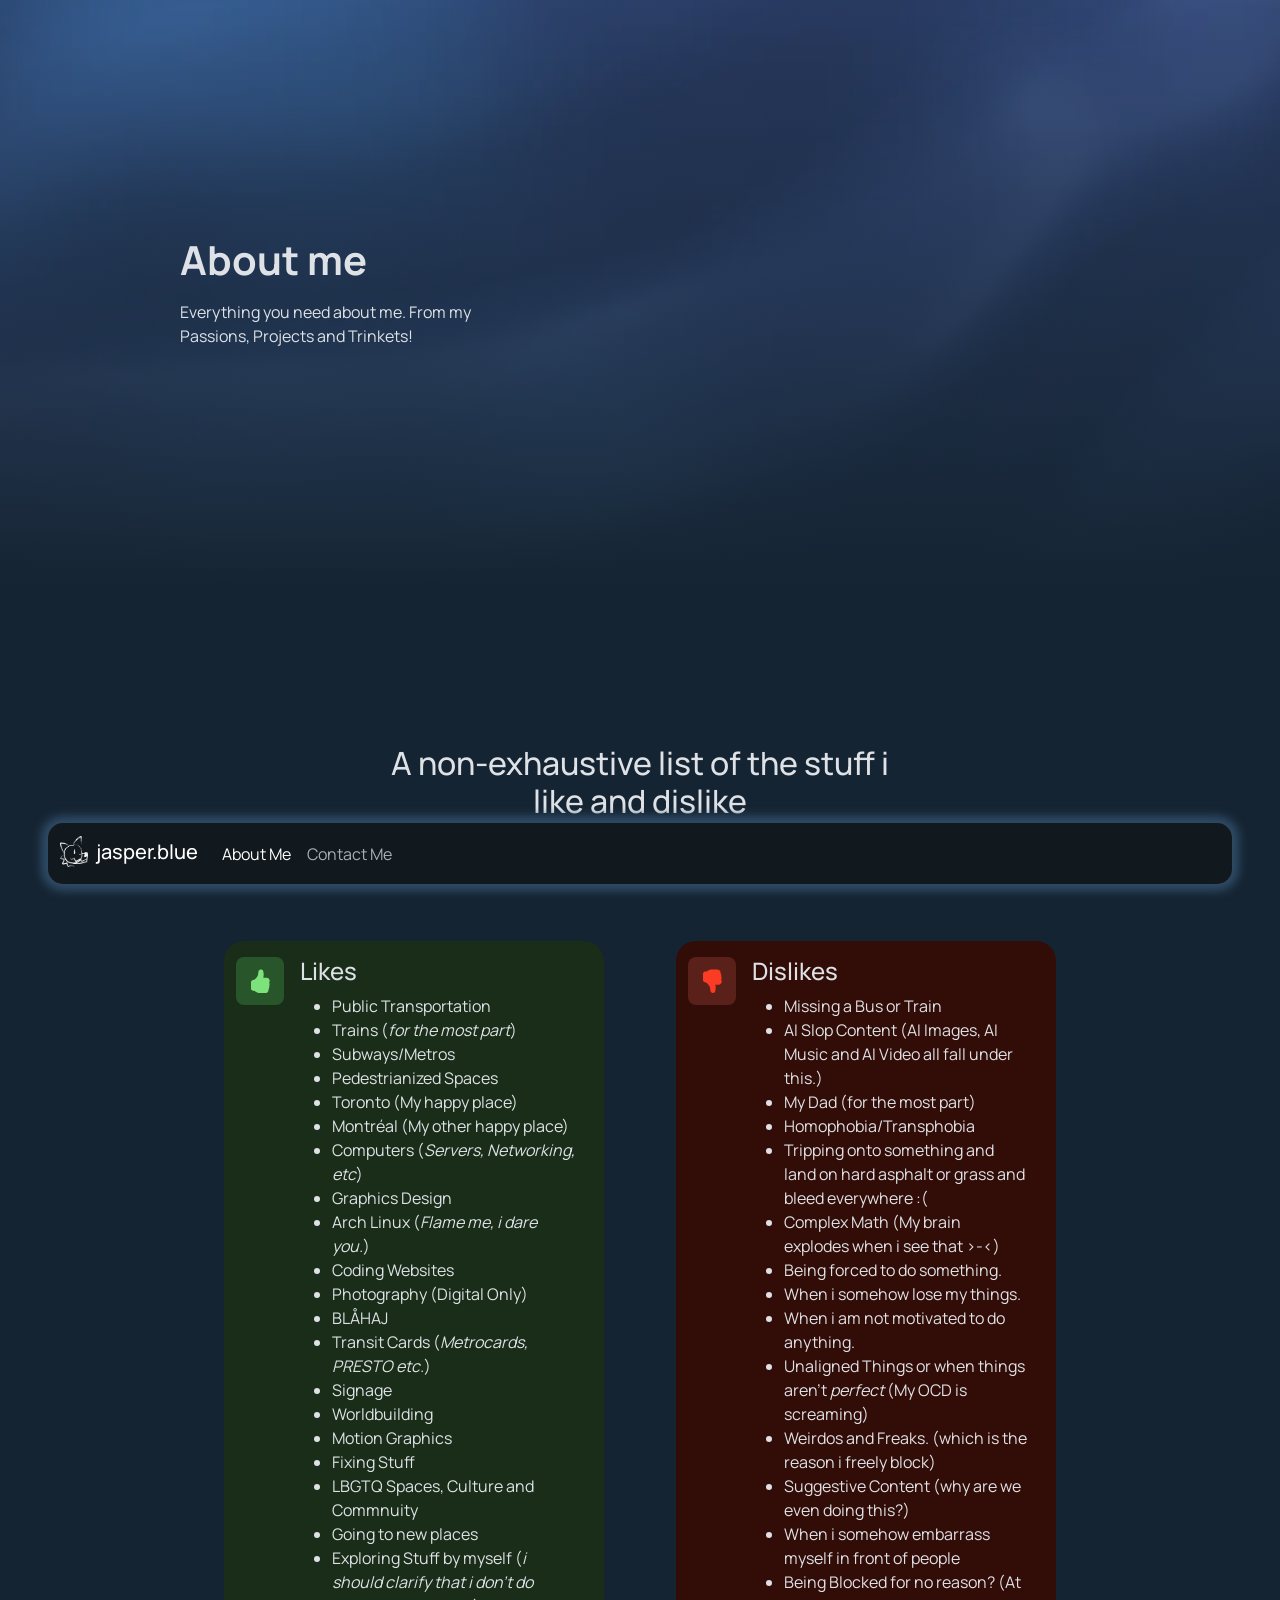
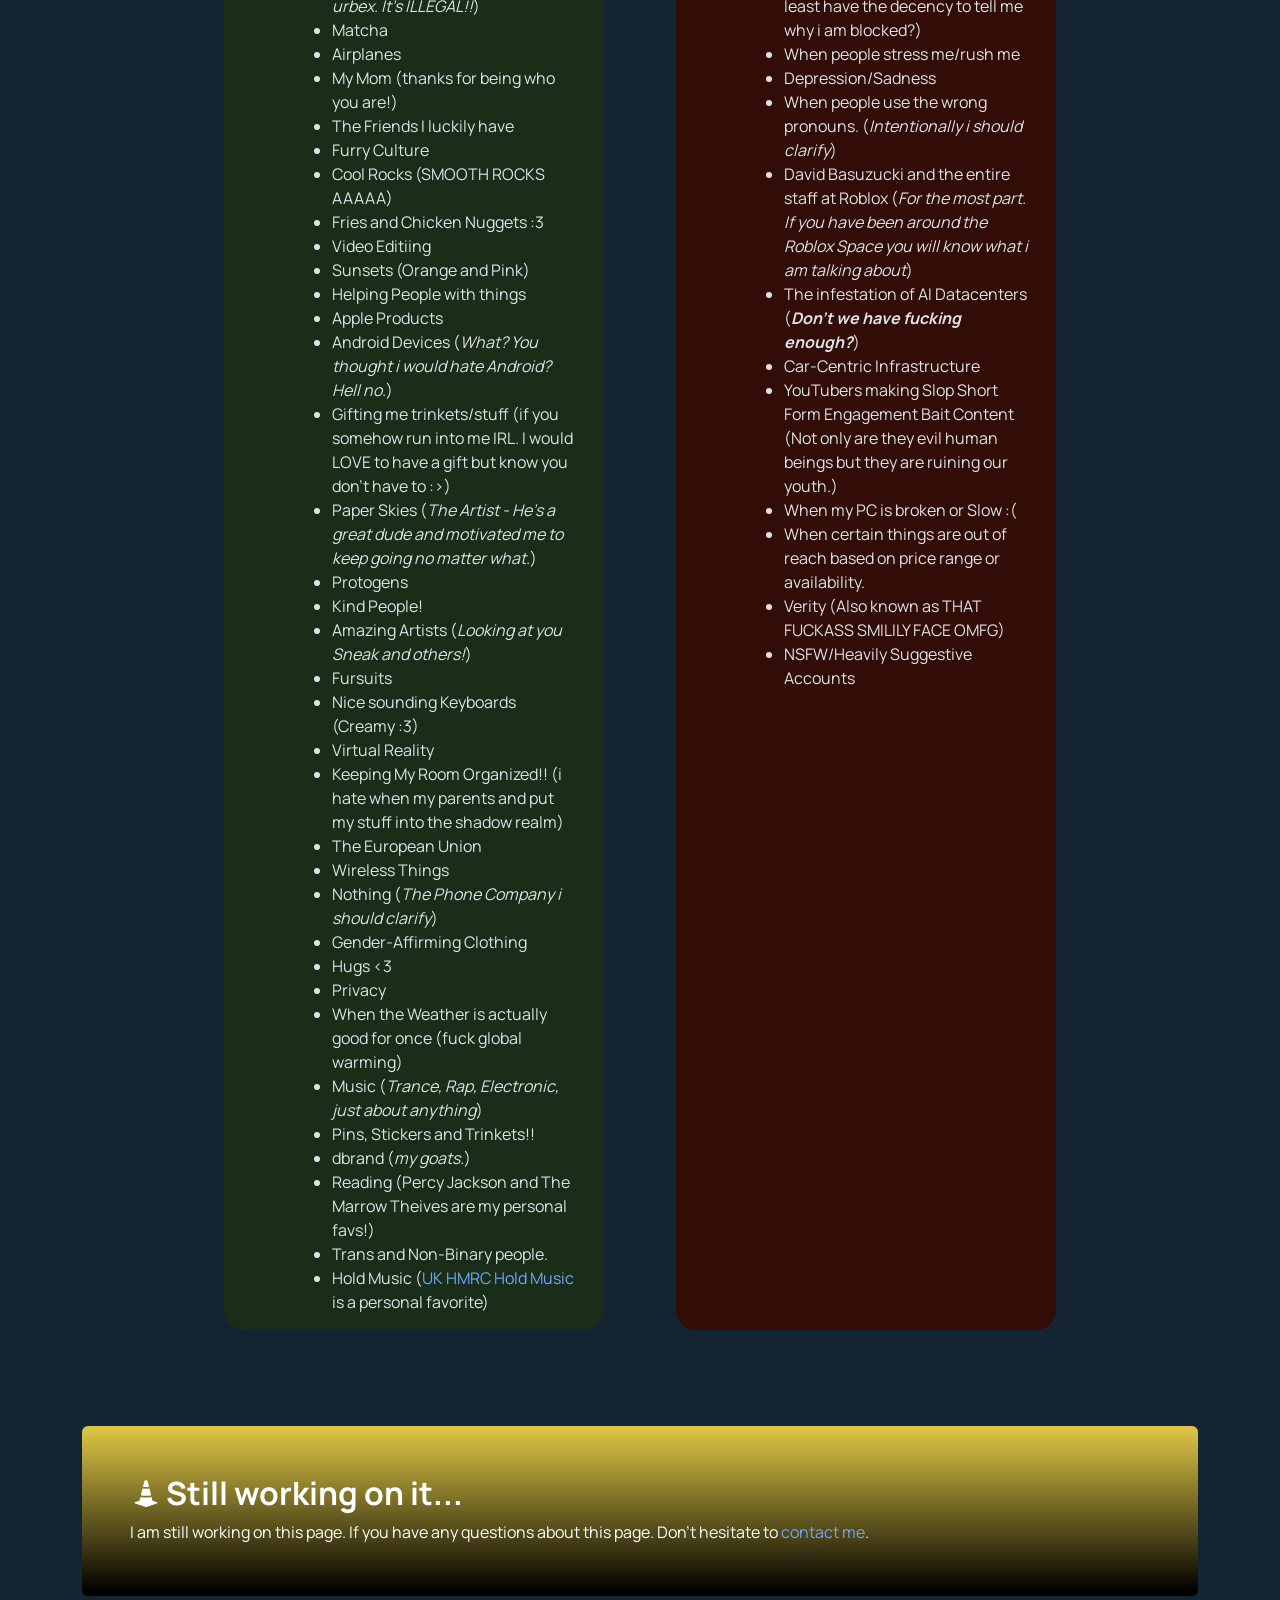
==== about.html @ 3b0edb0e "meow :3" ====
<!DOCTYPE html>
<html data-bs-theme="dark" lang="en">

<head>
    <meta charset="utf-8">
    <meta name="viewport" content="width=device-width, initial-scale=1.0, shrink-to-fit=no">
    <title>jasper.blue | about me</title>
    <meta name="twitter:title" content="jasper.blue | about me">
    <meta name="twitter:image" content="assets/img/Artboard%205.png">
    <meta name="twitter:card" content="summary">
    <meta property="og:type" content="website">
    <meta name="description" content="Hey! My name is Jasper! I am a 16 Year Old Non-Binary Furry. Check out my website to take a look at what i do!">
    <meta property="og:image" content="assets/img/Artboard%205.png">
    <meta name="twitter:description" content="Learn everything to know about me! ">
    <link rel="icon" type="image/svg+xml" sizes="231x231" href="assets/img/Pinco.svg">
    <link rel="icon" type="image/svg+xml" sizes="231x231" href="assets/img/Pinco.svg" media="(prefers-color-scheme: dark)">
    <link rel="icon" type="image/svg+xml" sizes="231x231" href="assets/img/Pinco.svg">
    <link rel="icon" type="image/svg+xml" sizes="231x231" href="assets/img/Pinco.svg" media="(prefers-color-scheme: dark)">
    <link rel="icon" type="image/svg+xml" sizes="231x231" href="assets/img/Pinco.svg">
    <link rel="icon" type="image/svg+xml" sizes="231x231" href="assets/img/Pinco.svg">
    <link rel="icon" type="image/svg+xml" sizes="231x231" href="assets/img/Pinco.svg">
    <link rel="stylesheet" href="https://cdn.jsdelivr.net/npm/bootstrap@5.3.8/dist/css/bootstrap.min.css">
    <link rel="stylesheet" href="assets/css/Manrope.css">
    <link rel="stylesheet" href="assets/css/Rubik.css">
    <link rel="stylesheet" href="assets/css/bss-overrides.css">
    <link rel="stylesheet" href="assets/css/Footer-Dark-Multi-Column-icons.css">
    <link rel="stylesheet" href="assets/css/Lightbox-Gallery-baguetteBox.min.css">
</head>

<body style="background: var(--bs-primary-bg-subtle);">
    <section>
        <div data-bss-parallax-bg="true" style="height: 600px;background: linear-gradient(rgba(255,255,255,0) 0%, #152432 69%), url(&quot;assets/img/Frame%205.webp&quot;) center / cover;">
            <div class="container h-100">
                <div class="row h-100">
                    <div class="col-md-6 text-center text-md-start d-flex d-sm-flex d-md-flex justify-content-center align-items-center justify-content-md-start align-items-md-center justify-content-xl-center">
                        <div style="max-width: 350px;">
                            <h1 class="fw-bold">About me</h1>
                            <p class="my-3">Everything you need about me. From my Passions, Projects and Trinkets!</p>
                        </div>
                    </div>
                </div>
            </div>
        </div>
    </section>
    <section class="py-4 py-xl-5"></section>
    <div class="container py-4 py-xl-5">
        <div class="row mb-5">
            <div class="col-md-8 col-xl-6 text-center mx-auto">
                <h2>A non-exhaustive list of the stuff i like and dislike</h2>
                <p>In case you are not bothered to scroll down a ton to see everything here is a list of everything. Inspired by Watrmeln's The List.</p>
            </div>
        </div>
        <div class="row gy-4 row-cols-1 row-cols-md-2 row-cols-xl-3 justify-content-center">
            <div class="col me-6 pt-3" style="background: var(--bs-success-bg-subtle);border-radius: 20px;">
                <div class="d-flex">
                    <div class="bs-icon-md bs-icon-rounded bs-icon-primary-light d-flex flex-shrink-0 justify-content-center align-items-center mb-3 d-inline-block bs-icon" style="background: rgba(103,248,109,0.2);"><svg class="bi bi-hand-thumbs-up-fill" xmlns="http://www.w3.org/2000/svg" width="1em" height="1em" fill="currentColor" viewBox="0 0 16 16" style="color: var(--bs-success);">
                            <path d="M6.956 1.745C7.021.81 7.908.087 8.864.325l.261.066c.463.116.874.456 1.012.965.22.816.533 2.511.062 4.51a10 10 0 0 1 .443-.051c.713-.065 1.669-.072 2.516.21.518.173.994.681 1.2 1.273.184.532.16 1.162-.234 1.733q.086.18.138.363c.077.27.113.567.113.856s-.036.586-.113.856c-.039.135-.09.273-.16.404.169.387.107.819-.003 1.148a3.2 3.2 0 0 1-.488.901c.054.152.076.312.076.465 0 .305-.089.625-.253.912C13.1 15.522 12.437 16 11.5 16H8c-.605 0-1.07-.081-1.466-.218a4.8 4.8 0 0 1-.97-.484l-.048-.03c-.504-.307-.999-.609-2.068-.722C2.682 14.464 2 13.846 2 13V9c0-.85.685-1.432 1.357-1.615.849-.232 1.574-.787 2.132-1.41.56-.627.914-1.28 1.039-1.639.199-.575.356-1.539.428-2.59z"></path>
                        </svg></div>
                    <div class="px-3">
                        <h4>Likes</h4>
                        <ul>
                            <li>Public Transportation</li>
                            <li>Trains (<em>for the most part</em>)</li>
                            <li>Subways/Metros</li>
                            <li>Pedestrianized Spaces</li>
                            <li>Toronto (My happy place)</li>
                            <li>Montréal (My other happy place)</li>
                            <li>Computers (<em>Servers, Networking, etc</em>)</li>
                            <li>Graphics Design</li>
                            <li>Arch Linux (<em>Flame me, i dare you.</em>)</li>
                            <li>Coding Websites</li>
                            <li>Photography (Digital Only)</li>
                            <li>BLÅHAJ</li>
                            <li>Transit Cards (<em>Metrocards, PRESTO etc.</em>)</li>
                            <li>Signage</li>
                            <li>Worldbuilding</li>
                            <li>Motion Graphics</li>
                            <li>Fixing Stuff</li>
                            <li>LBGTQ Spaces, Culture and Commnuity</li>
                            <li>Going to new places</li>
                            <li>Exploring Stuff by myself (<em>i should clarify that i don't do urbex. It's ILLEGAL!!</em>)</li>
                            <li>Matcha</li>
                            <li>Airplanes</li>
                            <li>My Mom (thanks for being who you are!)</li>
                            <li>The Friends I luckily have</li>
                            <li>Furry Culture</li>
                            <li>Cool Rocks (SMOOTH ROCKS AAAAA)</li>
                            <li>Fries and Chicken Nuggets :3</li>
                            <li>Video Editiing</li>
                            <li>Sunsets (Orange and Pink)</li>
                            <li>Helping People with things</li>
                            <li>Apple Products</li>
                            <li>Android Devices (<em>What? You thought i would hate Android? Hell no.</em>)</li>
                            <li>Gifting me trinkets/stuff (if you somehow run into me IRL. I would LOVE to have a gift but know you don't have to :&gt;)</li>
                            <li>Paper Skies (<em>The Artist - He's a great dude and motivated me to keep going no matter what.</em>)</li>
                            <li>Protogens</li>
                            <li>Kind People!</li>
                            <li>Amazing Artists (<em>Looking at you Sneak and others!</em>)</li>
                            <li>Fursuits</li>
                            <li>Nice sounding Keyboards (Creamy :3)</li>
                            <li>Virtual Reality</li>
                            <li>Keeping My Room Organized!! (i hate when my parents and put my stuff into the shadow realm)&nbsp;</li>
                            <li>The European Union</li>
                            <li>Wireless Things</li>
                            <li>Nothing (<em>The Phone Company i should clarify</em>)</li>
                            <li>Gender-Affirming Clothing</li>
                            <li>Hugs &lt;3</li>
                            <li>Privacy</li>
                            <li>When the Weather is actually good for once (fuck global warming)</li>
                            <li>Music (<em>Trance, Rap, Electronic, just about anything</em>)</li>
                            <li>Pins, Stickers and Trinkets!!</li>
                            <li>dbrand (<em>my goats.</em>)</li>
                            <li>Reading (Percy Jackson and The Marrow Theives are my personal favs!)</li>
                            <li>Trans and Non-Binary people.</li>
                            <li>Hold Music (<a href="https://www.youtube.com/watch?v=-3m9POaNqx4" target="_blank">UK HMRC Hold Music</a> is a personal favorite)</li>
                        </ul>
                    </div>
                </div>
            </div>
            <div class="col" style="background: var(--bs-danger-bg-subtle);border-radius: 20px;">
                <div class="d-flex pt-3">
                    <div class="bs-icon-md bs-icon-rounded bs-icon-primary-light d-flex flex-shrink-0 justify-content-center align-items-center mb-3 d-inline-block bs-icon" style="background: rgba(248,112,103,0.2);"><svg class="bi bi-hand-thumbs-down-fill" xmlns="http://www.w3.org/2000/svg" width="1em" height="1em" fill="currentColor" viewBox="0 0 16 16" style="color: var(--bs-danger);">
                            <path d="M6.956 14.534c.065.936.952 1.659 1.908 1.42l.261-.065a1.38 1.38 0 0 0 1.012-.965c.22-.816.533-2.512.062-4.51q.205.03.443.051c.713.065 1.669.071 2.516-.211.518-.173.994-.68 1.2-1.272a1.9 1.9 0 0 0-.234-1.734c.058-.118.103-.242.138-.362.077-.27.113-.568.113-.856 0-.29-.036-.586-.113-.857a2 2 0 0 0-.16-.403c.169-.387.107-.82-.003-1.149a3.2 3.2 0 0 0-.488-.9c.054-.153.076-.313.076-.465a1.86 1.86 0 0 0-.253-.912C13.1.757 12.437.28 11.5.28H8c-.605 0-1.07.08-1.466.217a4.8 4.8 0 0 0-.97.485l-.048.029c-.504.308-.999.61-2.068.723C2.682 1.815 2 2.434 2 3.279v4c0 .851.685 1.433 1.357 1.616.849.232 1.574.787 2.132 1.41.56.626.914 1.28 1.039 1.638.199.575.356 1.54.428 2.591"></path>
                        </svg></div>
                    <div class="pt-0 px-3">
                        <h4>Dislikes</h4>
                        <ul>
                            <li>Missing a Bus or Train</li>
                            <li>AI Slop Content (AI Images, AI Music and AI Video all fall under this.)</li>
                            <li>My Dad (for the most part)</li>
                            <li>Homophobia/Transphobia</li>
                            <li>Tripping onto something and land on hard asphalt or grass and bleed everywhere :(</li>
                            <li>Complex Math (My brain explodes when i see that &gt;-&lt;)</li>
                            <li>Being forced to do something.</li>
                            <li>When i somehow lose my things.</li>
                            <li>When i am not motivated to do anything.</li>
                            <li>Unaligned Things or when things aren't <em>perfect </em>(My OCD is screaming)</li>
                            <li>Weirdos and Freaks. (which is the reason i freely block)</li>
                            <li>Suggestive Content (why are we even doing this?)</li>
                            <li>When i somehow embarrass myself in front of people&nbsp;</li>
                            <li>Being Blocked for no reason? (At least have the decency to tell me why i am blocked?)</li>
                            <li>When people stress me/rush me</li>
                            <li>Depression/Sadness</li>
                            <li>When people use the wrong pronouns. (<em>Intentionally i should clarify</em>)</li>
                            <li>David Basuzucki and the entire staff at Roblox (<em>For the most part. If you have been around the Roblox Space you will know what i am talking about</em>)</li>
                            <li>The infestation of AI Datacenters (<strong><em>Don't we have fucking enough?</em></strong>)</li>
                            <li>Car-Centric Infrastructure</li>
                            <li>YouTubers making Slop Short Form Engagement Bait Content (Not only are they evil human beings but they are ruining our youth.)</li>
                            <li>When my PC is broken or Slow :(</li>
                            <li>When certain things are out of reach based on price range or availability.</li>
                            <li>Verity (Also known as THAT FUCKASS SMILILY FACE OMFG)</li>
                            <li>NSFW/Heavily Suggestive Accounts</li>
                        </ul>
                    </div>
                </div>
            </div>
        </div>
    </div>
    <section class="mb-6 py-4 py-xl-5">
        <div class="container">
            <div class="text-white bg-primary border rounded border-0 border-primary d-flex flex-column justify-content-between flex-lg-row p-4 p-md-5" style="background: linear-gradient(#e0c846, #000000 98%), var(--bs-info);">
                <div class="pb-2 pb-lg-1">
                    <h2 class="fw-bold mb-2"><svg class="bi bi-cone-striped me-1 pb-1" xmlns="http://www.w3.org/2000/svg" width="1em" height="1em" fill="currentColor" viewBox="0 0 16 16">
                            <path d="m9.97 4.88.953 3.811C10.159 8.878 9.14 9 8 9s-2.158-.122-2.923-.309L6.03 4.88C6.635 4.957 7.3 5 8 5s1.365-.043 1.97-.12m-.245-.978L8.97.88C8.718-.13 7.282-.13 7.03.88L6.275 3.9C6.8 3.965 7.382 4 8 4s1.2-.036 1.725-.098m4.396 8.613a.5.5 0 0 1 .037.96l-6 2a.5.5 0 0 1-.316 0l-6-2a.5.5 0 0 1 .037-.96l2.391-.598.565-2.257c.862.212 1.964.339 3.165.339s2.303-.127 3.165-.339l.565 2.257z"></path>
                        </svg>Still working on it...</h2>
                    <p class="mb-0">I am still working on this page. If you have any questions about this page. Don't hesitate to <a href="contact.html">contact me</a>.</p>
                </div>
            </div>
        </div>
    </section>
    <nav class="navbar navbar-expand-md fixed-bottom bg-body ms-4 ms-sm-8 ms-md-4 ms-lg-5 ms-xl-5 me-4 me-sm-8 me-md-4 me-lg-5 me-xl-5 mb-2 mb-sm-3 mb-md-2 mb-lg-2 mb-xl-3" data-bss-view-transition-name="navbar-trans" style="background: linear-gradient(rgb(17,24,30), rgb(17,24,30) 99%), rgb(20,31,40);border-radius: 15px;box-shadow: 0px 0px 10px 7px rgb(47,76,103);">
        <div class="container-fluid"><a class="navbar-brand fw-medium" href="#" style="font-family: Manrope, sans-serif;"><img class="me-1 me-xl-2 pb-1" src="assets/img/Union.png" width="28" height="35">jasper.blue</a><button class="navbar-toggler" data-bs-toggle="collapse" data-bs-target="#navcol-1"><span class="visually-hidden">Toggle navigation</span><span class="navbar-toggler-icon"></span></button>
            <div class="collapse navbar-collapse" id="navcol-1">
                <ul class="navbar-nav">
                    <li class="nav-item"><a class="nav-link active" href="about.html">About Me</a></li>
                    <li class="nav-item"><a class="nav-link" href="#">Contact Me</a></li>
                    <li class="nav-item"></li>
                </ul>
            </div>
        </div>
    </nav>
    <script src="https://cdn.jsdelivr.net/npm/bootstrap@5.3.8/dist/js/bootstrap.bundle.min.js"></script>
    <script src="assets/js/bs-init.js"></script>
    <script src="assets/js/Lightbox-Gallery-baguetteBox.min.js"></script>
    <script src="assets/js/Lightbox-Gallery.js"></script>
</body>

</html>
---- assets/css/Manrope.css ----
@font-face {
	font-family: 'Manrope';
	src: url(../../assets/fonts/Manrope-5632e3207947dba1ab17aaccbbe3eb41.woff2) format('woff2');
	font-weight: 200;
	font-style: normal;
	font-display: swap;
	unicode-range: U+0460-052F, U+1C80-1C8A, U+20B4, U+2DE0-2DFF, U+A640-A69F, U+FE2E-FE2F;
}

@font-face {
	font-family: 'Manrope';
	src: url(../../assets/fonts/Manrope-50125d67b873a32c32d9569b77f55f89.woff2) format('woff2');
	font-weight: 200;
	font-style: normal;
	font-display: swap;
	unicode-range: U+0301, U+0400-045F, U+0490-0491, U+04B0-04B1, U+2116;
}

@font-face {
	font-family: 'Manrope';
	src: url(../../assets/fonts/Manrope-2de8152284da5ea3dc60c5712bde4597.woff2) format('woff2');
	font-weight: 200;
	font-style: normal;
	font-display: swap;
	unicode-range: U+0370-0377, U+037A-037F, U+0384-038A, U+038C, U+038E-03A1, U+03A3-03FF;
}

@font-face {
	font-family: 'Manrope';
	src: url(../../assets/fonts/Manrope-d7f0a9e5575cd96d7b102883a2610338.woff2) format('woff2');
	font-weight: 200;
	font-style: normal;
	font-display: swap;
	unicode-range: U+0102-0103, U+0110-0111, U+0128-0129, U+0168-0169, U+01A0-01A1, U+01AF-01B0, U+0300-0301, U+0303-0304, U+0308-0309, U+0323, U+0329, U+1EA0-1EF9, U+20AB;
}

@font-face {
	font-family: 'Manrope';
	src: url(../../assets/fonts/Manrope-1b18367621cc225caf25e4983110ec32.woff2) format('woff2');
	font-weight: 200;
	font-style: normal;
	font-display: swap;
	unicode-range: U+0100-02BA, U+02BD-02C5, U+02C7-02CC, U+02CE-02D7, U+02DD-02FF, U+0304, U+0308, U+0329, U+1D00-1DBF, U+1E00-1E9F, U+1EF2-1EFF, U+2020, U+20A0-20AB, U+20AD-20C4, U+2113, U+2C60-2C7F, U+A720-A7FF;
}

@font-face {
	font-family: 'Manrope';
	src: url(../../assets/fonts/Manrope-f154b8420c93c7b965d8c3551a3a7a51.woff2) format('woff2');
	font-weight: 200;
	font-style: normal;
	font-display: swap;
	unicode-range: U+0000-00FF, U+0131, U+0152-0153, U+02BB-02BC, U+02C6, U+02DA, U+02DC, U+0304, U+0308, U+0329, U+2000-206F, U+20AC, U+2122, U+2191, U+2193, U+2212, U+2215, U+FEFF, U+FFFD;
}

@font-face {
	font-family: 'Manrope';
	src: url(../../assets/fonts/Manrope-5632e3207947dba1ab17aaccbbe3eb41.woff2) format('woff2');
	font-weight: 300;
	font-style: normal;
	font-display: swap;
	unicode-range: U+0460-052F, U+1C80-1C8A, U+20B4, U+2DE0-2DFF, U+A640-A69F, U+FE2E-FE2F;
}

@font-face {
	font-family: 'Manrope';
	src: url(../../assets/fonts/Manrope-50125d67b873a32c32d9569b77f55f89.woff2) format('woff2');
	font-weight: 300;
	font-style: normal;
	font-display: swap;
	unicode-range: U+0301, U+0400-045F, U+0490-0491, U+04B0-04B1, U+2116;
}

@font-face {
	font-family: 'Manrope';
	src: url(../../assets/fonts/Manrope-2de8152284da5ea3dc60c5712bde4597.woff2) format('woff2');
	font-weight: 300;
	font-style: normal;
	font-display: swap;
	unicode-range: U+0370-0377, U+037A-037F, U+0384-038A, U+038C, U+038E-03A1, U+03A3-03FF;
}

@font-face {
	font-family: 'Manrope';
	src: url(../../assets/fonts/Manrope-d7f0a9e5575cd96d7b102883a2610338.woff2) format('woff2');
	font-weight: 300;
	font-style: normal;
	font-display: swap;
	unicode-range: U+0102-0103, U+0110-0111, U+0128-0129, U+0168-0169, U+01A0-01A1, U+01AF-01B0, U+0300-0301, U+0303-0304, U+0308-0309, U+0323, U+0329, U+1EA0-1EF9, U+20AB;
}

@font-face {
	font-family: 'Manrope';
	src: url(../../assets/fonts/Manrope-1b18367621cc225caf25e4983110ec32.woff2) format('woff2');
	font-weight: 300;
	font-style: normal;
	font-display: swap;
	unicode-range: U+0100-02BA, U+02BD-02C5, U+02C7-02CC, U+02CE-02D7, U+02DD-02FF, U+0304, U+0308, U+0329, U+1D00-1DBF, U+1E00-1E9F, U+1EF2-1EFF, U+2020, U+20A0-20AB, U+20AD-20C4, U+2113, U+2C60-2C7F, U+A720-A7FF;
}

@font-face {
	font-family: 'Manrope';
	src: url(../../assets/fonts/Manrope-f154b8420c93c7b965d8c3551a3a7a51.woff2) format('woff2');
	font-weight: 300;
	font-style: normal;
	font-display: swap;
	unicode-range: U+0000-00FF, U+0131, U+0152-0153, U+02BB-02BC, U+02C6, U+02DA, U+02DC, U+0304, U+0308, U+0329, U+2000-206F, U+20AC, U+2122, U+2191, U+2193, U+2212, U+2215, U+FEFF, U+FFFD;
}

@font-face {
	font-family: 'Manrope';
	src: url(../../assets/fonts/Manrope-5632e3207947dba1ab17aaccbbe3eb41.woff2) format('woff2');
	font-weight: 400;
	font-style: normal;
	font-display: swap;
	unicode-range: U+0460-052F, U+1C80-1C8A, U+20B4, U+2DE0-2DFF, U+A640-A69F, U+FE2E-FE2F;
}

@font-face {
	font-family: 'Manrope';
	src: url(../../assets/fonts/Manrope-50125d67b873a32c32d9569b77f55f89.woff2) format('woff2');
	font-weight: 400;
	font-style: normal;
	font-display: swap;
	unicode-range: U+0301, U+0400-045F, U+0490-0491, U+04B0-04B1, U+2116;
}

@font-face {
	font-family: 'Manrope';
	src: url(../../assets/fonts/Manrope-2de8152284da5ea3dc60c5712bde4597.woff2) format('woff2');
	font-weight: 400;
	font-style: normal;
	font-display: swap;
	unicode-range: U+0370-0377, U+037A-037F, U+0384-038A, U+038C, U+038E-03A1, U+03A3-03FF;
}

@font-face {
	font-family: 'Manrope';
	src: url(../../assets/fonts/Manrope-d7f0a9e5575cd96d7b102883a2610338.woff2) format('woff2');
	font-weight: 400;
	font-style: normal;
	font-display: swap;
	unicode-range: U+0102-0103, U+0110-0111, U+0128-0129, U+0168-0169, U+01A0-01A1, U+01AF-01B0, U+0300-0301, U+0303-0304, U+0308-0309, U+0323, U+0329, U+1EA0-1EF9, U+20AB;
}

@font-face {
	font-family: 'Manrope';
	src: url(../../assets/fonts/Manrope-1b18367621cc225caf25e4983110ec32.woff2) format('woff2');
	font-weight: 400;
	font-style: normal;
	font-display: swap;
	unicode-range: U+0100-02BA, U+02BD-02C5, U+02C7-02CC, U+02CE-02D7, U+02DD-02FF, U+0304, U+0308, U+0329, U+1D00-1DBF, U+1E00-1E9F, U+1EF2-1EFF, U+2020, U+20A0-20AB, U+20AD-20C4, U+2113, U+2C60-2C7F, U+A720-A7FF;
}

@font-face {
	font-family: 'Manrope';
	src: url(../../assets/fonts/Manrope-f154b8420c93c7b965d8c3551a3a7a51.woff2) format('woff2');
	font-weight: 400;
	font-style: normal;
	font-display: swap;
	unicode-range: U+0000-00FF, U+0131, U+0152-0153, U+02BB-02BC, U+02C6, U+02DA, U+02DC, U+0304, U+0308, U+0329, U+2000-206F, U+20AC, U+2122, U+2191, U+2193, U+2212, U+2215, U+FEFF, U+FFFD;
}

@font-face {
	font-family: 'Manrope';
	src: url(../../assets/fonts/Manrope-5632e3207947dba1ab17aaccbbe3eb41.woff2) format('woff2');
	font-weight: 500;
	font-style: normal;
	font-display: swap;
	unicode-range: U+0460-052F, U+1C80-1C8A, U+20B4, U+2DE0-2DFF, U+A640-A69F, U+FE2E-FE2F;
}

@font-face {
	font-family: 'Manrope';
	src: url(../../assets/fonts/Manrope-50125d67b873a32c32d9569b77f55f89.woff2) format('woff2');
	font-weight: 500;
	font-style: normal;
	font-display: swap;
	unicode-range: U+0301, U+0400-045F, U+0490-0491, U+04B0-04B1, U+2116;
}

@font-face {
	font-family: 'Manrope';
	src: url(../../assets/fonts/Manrope-2de8152284da5ea3dc60c5712bde4597.woff2) format('woff2');
	font-weight: 500;
	font-style: normal;
	font-display: swap;
	unicode-range: U+0370-0377, U+037A-037F, U+0384-038A, U+038C, U+038E-03A1, U+03A3-03FF;
}

@font-face {
	font-family: 'Manrope';
	src: url(../../assets/fonts/Manrope-d7f0a9e5575cd96d7b102883a2610338.woff2) format('woff2');
	font-weight: 500;
	font-style: normal;
	font-display: swap;
	unicode-range: U+0102-0103, U+0110-0111, U+0128-0129, U+0168-0169, U+01A0-01A1, U+01AF-01B0, U+0300-0301, U+0303-0304, U+0308-0309, U+0323, U+0329, U+1EA0-1EF9, U+20AB;
}

@font-face {
	font-family: 'Manrope';
	src: url(../../assets/fonts/Manrope-1b18367621cc225caf25e4983110ec32.woff2) format('woff2');
	font-weight: 500;
	font-style: normal;
	font-display: swap;
	unicode-range: U+0100-02BA, U+02BD-02C5, U+02C7-02CC, U+02CE-02D7, U+02DD-02FF, U+0304, U+0308, U+0329, U+1D00-1DBF, U+1E00-1E9F, U+1EF2-1EFF, U+2020, U+20A0-20AB, U+20AD-20C4, U+2113, U+2C60-2C7F, U+A720-A7FF;
}

@font-face {
	font-family: 'Manrope';
	src: url(../../assets/fonts/Manrope-f154b8420c93c7b965d8c3551a3a7a51.woff2) format('woff2');
	font-weight: 500;
	font-style: normal;
	font-display: swap;
	unicode-range: U+0000-00FF, U+0131, U+0152-0153, U+02BB-02BC, U+02C6, U+02DA, U+02DC, U+0304, U+0308, U+0329, U+2000-206F, U+20AC, U+2122, U+2191, U+2193, U+2212, U+2215, U+FEFF, U+FFFD;
}

@font-face {
	font-family: 'Manrope';
	src: url(../../assets/fonts/Manrope-5632e3207947dba1ab17aaccbbe3eb41.woff2) format('woff2');
	font-weight: 600;
	font-style: normal;
	font-display: swap;
	unicode-range: U+0460-052F, U+1C80-1C8A, U+20B4, U+2DE0-2DFF, U+A640-A69F, U+FE2E-FE2F;
}

@font-face {
	font-family: 'Manrope';
	src: url(../../assets/fonts/Manrope-50125d67b873a32c32d9569b77f55f89.woff2) format('woff2');
	font-weight: 600;
	font-style: normal;
	font-display: swap;
	unicode-range: U+0301, U+0400-045F, U+0490-0491, U+04B0-04B1, U+2116;
}

@font-face {
	font-family: 'Manrope';
	src: url(../../assets/fonts/Manrope-2de8152284da5ea3dc60c5712bde4597.woff2) format('woff2');
	font-weight: 600;
	font-style: normal;
	font-display: swap;
	unicode-range: U+0370-0377, U+037A-037F, U+0384-038A, U+038C, U+038E-03A1, U+03A3-03FF;
}

@font-face {
	font-family: 'Manrope';
	src: url(../../assets/fonts/Manrope-d7f0a9e5575cd96d7b102883a2610338.woff2) format('woff2');
	font-weight: 600;
	font-style: normal;
	font-display: swap;
	unicode-range: U+0102-0103, U+0110-0111, U+0128-0129, U+0168-0169, U+01A0-01A1, U+01AF-01B0, U+0300-0301, U+0303-0304, U+0308-0309, U+0323, U+0329, U+1EA0-1EF9, U+20AB;
}

@font-face {
	font-family: 'Manrope';
	src: url(../../assets/fonts/Manrope-1b18367621cc225caf25e4983110ec32.woff2) format('woff2');
	font-weight: 600;
	font-style: normal;
	font-display: swap;
	unicode-range: U+0100-02BA, U+02BD-02C5, U+02C7-02CC, U+02CE-02D7, U+02DD-02FF, U+0304, U+0308, U+0329, U+1D00-1DBF, U+1E00-1E9F, U+1EF2-1EFF, U+2020, U+20A0-20AB, U+20AD-20C4, U+2113, U+2C60-2C7F, U+A720-A7FF;
}

@font-face {
	font-family: 'Manrope';
	src: url(../../assets/fonts/Manrope-f154b8420c93c7b965d8c3551a3a7a51.woff2) format('woff2');
	font-weight: 600;
	font-style: normal;
	font-display: swap;
	unicode-range: U+0000-00FF, U+0131, U+0152-0153, U+02BB-02BC, U+02C6, U+02DA, U+02DC, U+0304, U+0308, U+0329, U+2000-206F, U+20AC, U+2122, U+2191, U+2193, U+2212, U+2215, U+FEFF, U+FFFD;
}

@font-face {
	font-family: 'Manrope';
	src: url(../../assets/fonts/Manrope-5632e3207947dba1ab17aaccbbe3eb41.woff2) format('woff2');
	font-weight: 700;
	font-style: normal;
	font-display: swap;
	unicode-range: U+0460-052F, U+1C80-1C8A, U+20B4, U+2DE0-2DFF, U+A640-A69F, U+FE2E-FE2F;
}

@font-face {
	font-family: 'Manrope';
	src: url(../../assets/fonts/Manrope-50125d67b873a32c32d9569b77f55f89.woff2) format('woff2');
	font-weight: 700;
	font-style: normal;
	font-display: swap;
	unicode-range: U+0301, U+0400-045F, U+0490-0491, U+04B0-04B1, U+2116;
}

@font-face {
	font-family: 'Manrope';
	src: url(../../assets/fonts/Manrope-2de8152284da5ea3dc60c5712bde4597.woff2) format('woff2');
	font-weight: 700;
	font-style: normal;
	font-display: swap;
	unicode-range: U+0370-0377, U+037A-037F, U+0384-038A, U+038C, U+038E-03A1, U+03A3-03FF;
}

@font-face {
	font-family: 'Manrope';
	src: url(../../assets/fonts/Manrope-d7f0a9e5575cd96d7b102883a2610338.woff2) format('woff2');
	font-weight: 700;
	font-style: normal;
	font-display: swap;
	unicode-range: U+0102-0103, U+0110-0111, U+0128-0129, U+0168-0169, U+01A0-01A1, U+01AF-01B0, U+0300-0301, U+0303-0304, U+0308-0309, U+0323, U+0329, U+1EA0-1EF9, U+20AB;
}

@font-face {
	font-family: 'Manrope';
	src: url(../../assets/fonts/Manrope-1b18367621cc225caf25e4983110ec32.woff2) format('woff2');
	font-weight: 700;
	font-style: normal;
	font-display: swap;
	unicode-range: U+0100-02BA, U+02BD-02C5, U+02C7-02CC, U+02CE-02D7, U+02DD-02FF, U+0304, U+0308, U+0329, U+1D00-1DBF, U+1E00-1E9F, U+1EF2-1EFF, U+2020, U+20A0-20AB, U+20AD-20C4, U+2113, U+2C60-2C7F, U+A720-A7FF;
}

@font-face {
	font-family: 'Manrope';
	src: url(../../assets/fonts/Manrope-f154b8420c93c7b965d8c3551a3a7a51.woff2) format('woff2');
	font-weight: 700;
	font-style: normal;
	font-display: swap;
	unicode-range: U+0000-00FF, U+0131, U+0152-0153, U+02BB-02BC, U+02C6, U+02DA, U+02DC, U+0304, U+0308, U+0329, U+2000-206F, U+20AC, U+2122, U+2191, U+2193, U+2212, U+2215, U+FEFF, U+FFFD;
}

@font-face {
	font-family: 'Manrope';
	src: url(../../assets/fonts/Manrope-5632e3207947dba1ab17aaccbbe3eb41.woff2) format('woff2');
	font-weight: 800;
	font-style: normal;
	font-display: swap;
	unicode-range: U+0460-052F, U+1C80-1C8A, U+20B4, U+2DE0-2DFF, U+A640-A69F, U+FE2E-FE2F;
}

@font-face {
	font-family: 'Manrope';
	src: url(../../assets/fonts/Manrope-50125d67b873a32c32d9569b77f55f89.woff2) format('woff2');
	font-weight: 800;
	font-style: normal;
	font-display: swap;
	unicode-range: U+0301, U+0400-045F, U+0490-0491, U+04B0-04B1, U+2116;
}

@font-face {
	font-family: 'Manrope';
	src: url(../../assets/fonts/Manrope-2de8152284da5ea3dc60c5712bde4597.woff2) format('woff2');
	font-weight: 800;
	font-style: normal;
	font-display: swap;
	unicode-range: U+0370-0377, U+037A-037F, U+0384-038A, U+038C, U+038E-03A1, U+03A3-03FF;
}

@font-face {
	font-family: 'Manrope';
	src: url(../../assets/fonts/Manrope-d7f0a9e5575cd96d7b102883a2610338.woff2) format('woff2');
	font-weight: 800;
	font-style: normal;
	font-display: swap;
	unicode-range: U+0102-0103, U+0110-0111, U+0128-0129, U+0168-0169, U+01A0-01A1, U+01AF-01B0, U+0300-0301, U+0303-0304, U+0308-0309, U+0323, U+0329, U+1EA0-1EF9, U+20AB;
}

@font-face {
	font-family: 'Manrope';
	src: url(../../assets/fonts/Manrope-1b18367621cc225caf25e4983110ec32.woff2) format('woff2');
	font-weight: 800;
	font-style: normal;
	font-display: swap;
	unicode-range: U+0100-02BA, U+02BD-02C5, U+02C7-02CC, U+02CE-02D7, U+02DD-02FF, U+0304, U+0308, U+0329, U+1D00-1DBF, U+1E00-1E9F, U+1EF2-1EFF, U+2020, U+20A0-20AB, U+20AD-20C4, U+2113, U+2C60-2C7F, U+A720-A7FF;
}

@font-face {
	font-family: 'Manrope';
	src: url(../../assets/fonts/Manrope-f154b8420c93c7b965d8c3551a3a7a51.woff2) format('woff2');
	font-weight: 800;
	font-style: normal;
	font-display: swap;
	unicode-range: U+0000-00FF, U+0131, U+0152-0153, U+02BB-02BC, U+02C6, U+02DA, U+02DC, U+0304, U+0308, U+0329, U+2000-206F, U+20AC, U+2122, U+2191, U+2193, U+2212, U+2215, U+FEFF, U+FFFD;
}
---- assets/css/Rubik.css ----
@font-face {
	font-family: 'Rubik';
	src: url(../../assets/fonts/Rubik-79cb7511f05eff71ab37cb40719bd15f.woff2) format('woff2');
	font-weight: 300;
	font-style: italic;
	font-display: swap;
	unicode-range: U+0600-06FF, U+0750-077F, U+0870-0891, U+0897-08E1, U+08E3-08FF, U+200C-200E, U+2010-2011, U+204F, U+2E41, U+FB50-FDFF, U+FE70-FE74, U+FE76-FEFC, U+102E0-102FB, U+10E60-10E7E, U+10EC2-10EC7, U+10EC9-10EEE, U+10EF0-10EFF, U+1EE00-1EE03, U+1EE05-1EE1F, U+1EE21-1EE22, U+1EE24, U+1EE27, U+1EE29-1EE32, U+1EE34-1EE37, U+1EE39, U+1EE3B, U+1EE42, U+1EE47, U+1EE49, U+1EE4B, U+1EE4D-1EE4F, U+1EE51-1EE52, U+1EE54, U+1EE57, U+1EE59, U+1EE5B, U+1EE5D, U+1EE5F, U+1EE61-1EE62, U+1EE64, U+1EE67-1EE6A, U+1EE6C-1EE72, U+1EE74-1EE77, U+1EE79-1EE7C, U+1EE7E, U+1EE80-1EE89, U+1EE8B-1EE9B, U+1EEA1-1EEA3, U+1EEA5-1EEA9, U+1EEAB-1EEBB, U+1EEF0-1EEF1;
}

@font-face {
	font-family: 'Rubik';
	src: url(../../assets/fonts/Rubik-69a2e7796cf38b33f94daf97c2194f4e.woff2) format('woff2');
	font-weight: 300;
	font-style: italic;
	font-display: swap;
	unicode-range: U+0460-052F, U+1C80-1C8A, U+20B4, U+2DE0-2DFF, U+A640-A69F, U+FE2E-FE2F;
}

@font-face {
	font-family: 'Rubik';
	src: url(../../assets/fonts/Rubik-b6294b912e83509fb584714695de5b68.woff2) format('woff2');
	font-weight: 300;
	font-style: italic;
	font-display: swap;
	unicode-range: U+0301, U+0400-045F, U+0490-0491, U+04B0-04B1, U+2116;
}

@font-face {
	font-family: 'Rubik';
	src: url(../../assets/fonts/Rubik-1649beec2429d330d240a30ce2be6a67.woff2) format('woff2');
	font-weight: 300;
	font-style: italic;
	font-display: swap;
	unicode-range: U+0307-0308, U+0590-05FF, U+200C-2010, U+20AA, U+25CC, U+FB1D-FB4F;
}

@font-face {
	font-family: 'Rubik';
	src: url(../../assets/fonts/Rubik-dda479d5b953df321d882f91afa97701.woff2) format('woff2');
	font-weight: 300;
	font-style: italic;
	font-display: swap;
	unicode-range: U+0100-02BA, U+02BD-02C5, U+02C7-02CC, U+02CE-02D7, U+02DD-02FF, U+0304, U+0308, U+0329, U+1D00-1DBF, U+1E00-1E9F, U+1EF2-1EFF, U+2020, U+20A0-20AB, U+20AD-20C4, U+2113, U+2C60-2C7F, U+A720-A7FF;
}

@font-face {
	font-family: 'Rubik';
	src: url(../../assets/fonts/Rubik-7a2cb3499d6e1e2b834189a54bfcb225.woff2) format('woff2');
	font-weight: 300;
	font-style: italic;
	font-display: swap;
	unicode-range: U+0000-00FF, U+0131, U+0152-0153, U+02BB-02BC, U+02C6, U+02DA, U+02DC, U+0304, U+0308, U+0329, U+2000-206F, U+20AC, U+2122, U+2191, U+2193, U+2212, U+2215, U+FEFF, U+FFFD;
}

@font-face {
	font-family: 'Rubik';
	src: url(../../assets/fonts/Rubik-79cb7511f05eff71ab37cb40719bd15f.woff2) format('woff2');
	font-weight: 400;
	font-style: italic;
	font-display: swap;
	unicode-range: U+0600-06FF, U+0750-077F, U+0870-0891, U+0897-08E1, U+08E3-08FF, U+200C-200E, U+2010-2011, U+204F, U+2E41, U+FB50-FDFF, U+FE70-FE74, U+FE76-FEFC, U+102E0-102FB, U+10E60-10E7E, U+10EC2-10EC7, U+10EC9-10EEE, U+10EF0-10EFF, U+1EE00-1EE03, U+1EE05-1EE1F, U+1EE21-1EE22, U+1EE24, U+1EE27, U+1EE29-1EE32, U+1EE34-1EE37, U+1EE39, U+1EE3B, U+1EE42, U+1EE47, U+1EE49, U+1EE4B, U+1EE4D-1EE4F, U+1EE51-1EE52, U+1EE54, U+1EE57, U+1EE59, U+1EE5B, U+1EE5D, U+1EE5F, U+1EE61-1EE62, U+1EE64, U+1EE67-1EE6A, U+1EE6C-1EE72, U+1EE74-1EE77, U+1EE79-1EE7C, U+1EE7E, U+1EE80-1EE89, U+1EE8B-1EE9B, U+1EEA1-1EEA3, U+1EEA5-1EEA9, U+1EEAB-1EEBB, U+1EEF0-1EEF1;
}

@font-face {
	font-family: 'Rubik';
	src: url(../../assets/fonts/Rubik-69a2e7796cf38b33f94daf97c2194f4e.woff2) format('woff2');
	font-weight: 400;
	font-style: italic;
	font-display: swap;
	unicode-range: U+0460-052F, U+1C80-1C8A, U+20B4, U+2DE0-2DFF, U+A640-A69F, U+FE2E-FE2F;
}

@font-face {
	font-family: 'Rubik';
	src: url(../../assets/fonts/Rubik-b6294b912e83509fb584714695de5b68.woff2) format('woff2');
	font-weight: 400;
	font-style: italic;
	font-display: swap;
	unicode-range: U+0301, U+0400-045F, U+0490-0491, U+04B0-04B1, U+2116;
}

@font-face {
	font-family: 'Rubik';
	src: url(../../assets/fonts/Rubik-1649beec2429d330d240a30ce2be6a67.woff2) format('woff2');
	font-weight: 400;
	font-style: italic;
	font-display: swap;
	unicode-range: U+0307-0308, U+0590-05FF, U+200C-2010, U+20AA, U+25CC, U+FB1D-FB4F;
}

@font-face {
	font-family: 'Rubik';
	src: url(../../assets/fonts/Rubik-dda479d5b953df321d882f91afa97701.woff2) format('woff2');
	font-weight: 400;
	font-style: italic;
	font-display: swap;
	unicode-range: U+0100-02BA, U+02BD-02C5, U+02C7-02CC, U+02CE-02D7, U+02DD-02FF, U+0304, U+0308, U+0329, U+1D00-1DBF, U+1E00-1E9F, U+1EF2-1EFF, U+2020, U+20A0-20AB, U+20AD-20C4, U+2113, U+2C60-2C7F, U+A720-A7FF;
}

@font-face {
	font-family: 'Rubik';
	src: url(../../assets/fonts/Rubik-7a2cb3499d6e1e2b834189a54bfcb225.woff2) format('woff2');
	font-weight: 400;
	font-style: italic;
	font-display: swap;
	unicode-range: U+0000-00FF, U+0131, U+0152-0153, U+02BB-02BC, U+02C6, U+02DA, U+02DC, U+0304, U+0308, U+0329, U+2000-206F, U+20AC, U+2122, U+2191, U+2193, U+2212, U+2215, U+FEFF, U+FFFD;
}

@font-face {
	font-family: 'Rubik';
	src: url(../../assets/fonts/Rubik-79cb7511f05eff71ab37cb40719bd15f.woff2) format('woff2');
	font-weight: 500;
	font-style: italic;
	font-display: swap;
	unicode-range: U+0600-06FF, U+0750-077F, U+0870-0891, U+0897-08E1, U+08E3-08FF, U+200C-200E, U+2010-2011, U+204F, U+2E41, U+FB50-FDFF, U+FE70-FE74, U+FE76-FEFC, U+102E0-102FB, U+10E60-10E7E, U+10EC2-10EC7, U+10EC9-10EEE, U+10EF0-10EFF, U+1EE00-1EE03, U+1EE05-1EE1F, U+1EE21-1EE22, U+1EE24, U+1EE27, U+1EE29-1EE32, U+1EE34-1EE37, U+1EE39, U+1EE3B, U+1EE42, U+1EE47, U+1EE49, U+1EE4B, U+1EE4D-1EE4F, U+1EE51-1EE52, U+1EE54, U+1EE57, U+1EE59, U+1EE5B, U+1EE5D, U+1EE5F, U+1EE61-1EE62, U+1EE64, U+1EE67-1EE6A, U+1EE6C-1EE72, U+1EE74-1EE77, U+1EE79-1EE7C, U+1EE7E, U+1EE80-1EE89, U+1EE8B-1EE9B, U+1EEA1-1EEA3, U+1EEA5-1EEA9, U+1EEAB-1EEBB, U+1EEF0-1EEF1;
}

@font-face {
	font-family: 'Rubik';
	src: url(../../assets/fonts/Rubik-69a2e7796cf38b33f94daf97c2194f4e.woff2) format('woff2');
	font-weight: 500;
	font-style: italic;
	font-display: swap;
	unicode-range: U+0460-052F, U+1C80-1C8A, U+20B4, U+2DE0-2DFF, U+A640-A69F, U+FE2E-FE2F;
}

@font-face {
	font-family: 'Rubik';
	src: url(../../assets/fonts/Rubik-b6294b912e83509fb584714695de5b68.woff2) format('woff2');
	font-weight: 500;
	font-style: italic;
	font-display: swap;
	unicode-range: U+0301, U+0400-045F, U+0490-0491, U+04B0-04B1, U+2116;
}

@font-face {
	font-family: 'Rubik';
	src: url(../../assets/fonts/Rubik-1649beec2429d330d240a30ce2be6a67.woff2) format('woff2');
	font-weight: 500;
	font-style: italic;
	font-display: swap;
	unicode-range: U+0307-0308, U+0590-05FF, U+200C-2010, U+20AA, U+25CC, U+FB1D-FB4F;
}

@font-face {
	font-family: 'Rubik';
	src: url(../../assets/fonts/Rubik-dda479d5b953df321d882f91afa97701.woff2) format('woff2');
	font-weight: 500;
	font-style: italic;
	font-display: swap;
	unicode-range: U+0100-02BA, U+02BD-02C5, U+02C7-02CC, U+02CE-02D7, U+02DD-02FF, U+0304, U+0308, U+0329, U+1D00-1DBF, U+1E00-1E9F, U+1EF2-1EFF, U+2020, U+20A0-20AB, U+20AD-20C4, U+2113, U+2C60-2C7F, U+A720-A7FF;
}

@font-face {
	font-family: 'Rubik';
	src: url(../../assets/fonts/Rubik-7a2cb3499d6e1e2b834189a54bfcb225.woff2) format('woff2');
	font-weight: 500;
	font-style: italic;
	font-display: swap;
	unicode-range: U+0000-00FF, U+0131, U+0152-0153, U+02BB-02BC, U+02C6, U+02DA, U+02DC, U+0304, U+0308, U+0329, U+2000-206F, U+20AC, U+2122, U+2191, U+2193, U+2212, U+2215, U+FEFF, U+FFFD;
}

@font-face {
	font-family: 'Rubik';
	src: url(../../assets/fonts/Rubik-79cb7511f05eff71ab37cb40719bd15f.woff2) format('woff2');
	font-weight: 600;
	font-style: italic;
	font-display: swap;
	unicode-range: U+0600-06FF, U+0750-077F, U+0870-0891, U+0897-08E1, U+08E3-08FF, U+200C-200E, U+2010-2011, U+204F, U+2E41, U+FB50-FDFF, U+FE70-FE74, U+FE76-FEFC, U+102E0-102FB, U+10E60-10E7E, U+10EC2-10EC7, U+10EC9-10EEE, U+10EF0-10EFF, U+1EE00-1EE03, U+1EE05-1EE1F, U+1EE21-1EE22, U+1EE24, U+1EE27, U+1EE29-1EE32, U+1EE34-1EE37, U+1EE39, U+1EE3B, U+1EE42, U+1EE47, U+1EE49, U+1EE4B, U+1EE4D-1EE4F, U+1EE51-1EE52, U+1EE54, U+1EE57, U+1EE59, U+1EE5B, U+1EE5D, U+1EE5F, U+1EE61-1EE62, U+1EE64, U+1EE67-1EE6A, U+1EE6C-1EE72, U+1EE74-1EE77, U+1EE79-1EE7C, U+1EE7E, U+1EE80-1EE89, U+1EE8B-1EE9B, U+1EEA1-1EEA3, U+1EEA5-1EEA9, U+1EEAB-1EEBB, U+1EEF0-1EEF1;
}

@font-face {
	font-family: 'Rubik';
	src: url(../../assets/fonts/Rubik-69a2e7796cf38b33f94daf97c2194f4e.woff2) format('woff2');
	font-weight: 600;
	font-style: italic;
	font-display: swap;
	unicode-range: U+0460-052F, U+1C80-1C8A, U+20B4, U+2DE0-2DFF, U+A640-A69F, U+FE2E-FE2F;
}

@font-face {
	font-family: 'Rubik';
	src: url(../../assets/fonts/Rubik-b6294b912e83509fb584714695de5b68.woff2) format('woff2');
	font-weight: 600;
	font-style: italic;
	font-display: swap;
	unicode-range: U+0301, U+0400-045F, U+0490-0491, U+04B0-04B1, U+2116;
}

@font-face {
	font-family: 'Rubik';
	src: url(../../assets/fonts/Rubik-1649beec2429d330d240a30ce2be6a67.woff2) format('woff2');
	font-weight: 600;
	font-style: italic;
	font-display: swap;
	unicode-range: U+0307-0308, U+0590-05FF, U+200C-2010, U+20AA, U+25CC, U+FB1D-FB4F;
}

@font-face {
	font-family: 'Rubik';
	src: url(../../assets/fonts/Rubik-dda479d5b953df321d882f91afa97701.woff2) format('woff2');
	font-weight: 600;
	font-style: italic;
	font-display: swap;
	unicode-range: U+0100-02BA, U+02BD-02C5, U+02C7-02CC, U+02CE-02D7, U+02DD-02FF, U+0304, U+0308, U+0329, U+1D00-1DBF, U+1E00-1E9F, U+1EF2-1EFF, U+2020, U+20A0-20AB, U+20AD-20C4, U+2113, U+2C60-2C7F, U+A720-A7FF;
}

@font-face {
	font-family: 'Rubik';
	src: url(../../assets/fonts/Rubik-7a2cb3499d6e1e2b834189a54bfcb225.woff2) format('woff2');
	font-weight: 600;
	font-style: italic;
	font-display: swap;
	unicode-range: U+0000-00FF, U+0131, U+0152-0153, U+02BB-02BC, U+02C6, U+02DA, U+02DC, U+0304, U+0308, U+0329, U+2000-206F, U+20AC, U+2122, U+2191, U+2193, U+2212, U+2215, U+FEFF, U+FFFD;
}

@font-face {
	font-family: 'Rubik';
	src: url(../../assets/fonts/Rubik-79cb7511f05eff71ab37cb40719bd15f.woff2) format('woff2');
	font-weight: 700;
	font-style: italic;
	font-display: swap;
	unicode-range: U+0600-06FF, U+0750-077F, U+0870-0891, U+0897-08E1, U+08E3-08FF, U+200C-200E, U+2010-2011, U+204F, U+2E41, U+FB50-FDFF, U+FE70-FE74, U+FE76-FEFC, U+102E0-102FB, U+10E60-10E7E, U+10EC2-10EC7, U+10EC9-10EEE, U+10EF0-10EFF, U+1EE00-1EE03, U+1EE05-1EE1F, U+1EE21-1EE22, U+1EE24, U+1EE27, U+1EE29-1EE32, U+1EE34-1EE37, U+1EE39, U+1EE3B, U+1EE42, U+1EE47, U+1EE49, U+1EE4B, U+1EE4D-1EE4F, U+1EE51-1EE52, U+1EE54, U+1EE57, U+1EE59, U+1EE5B, U+1EE5D, U+1EE5F, U+1EE61-1EE62, U+1EE64, U+1EE67-1EE6A, U+1EE6C-1EE72, U+1EE74-1EE77, U+1EE79-1EE7C, U+1EE7E, U+1EE80-1EE89, U+1EE8B-1EE9B, U+1EEA1-1EEA3, U+1EEA5-1EEA9, U+1EEAB-1EEBB, U+1EEF0-1EEF1;
}

@font-face {
	font-family: 'Rubik';
	src: url(../../assets/fonts/Rubik-69a2e7796cf38b33f94daf97c2194f4e.woff2) format('woff2');
	font-weight: 700;
	font-style: italic;
	font-display: swap;
	unicode-range: U+0460-052F, U+1C80-1C8A, U+20B4, U+2DE0-2DFF, U+A640-A69F, U+FE2E-FE2F;
}

@font-face {
	font-family: 'Rubik';
	src: url(../../assets/fonts/Rubik-b6294b912e83509fb584714695de5b68.woff2) format('woff2');
	font-weight: 700;
	font-style: italic;
	font-display: swap;
	unicode-range: U+0301, U+0400-045F, U+0490-0491, U+04B0-04B1, U+2116;
}

@font-face {
	font-family: 'Rubik';
	src: url(../../assets/fonts/Rubik-1649beec2429d330d240a30ce2be6a67.woff2) format('woff2');
	font-weight: 700;
	font-style: italic;
	font-display: swap;
	unicode-range: U+0307-0308, U+0590-05FF, U+200C-2010, U+20AA, U+25CC, U+FB1D-FB4F;
}

@font-face {
	font-family: 'Rubik';
	src: url(../../assets/fonts/Rubik-dda479d5b953df321d882f91afa97701.woff2) format('woff2');
	font-weight: 700;
	font-style: italic;
	font-display: swap;
	unicode-range: U+0100-02BA, U+02BD-02C5, U+02C7-02CC, U+02CE-02D7, U+02DD-02FF, U+0304, U+0308, U+0329, U+1D00-1DBF, U+1E00-1E9F, U+1EF2-1EFF, U+2020, U+20A0-20AB, U+20AD-20C4, U+2113, U+2C60-2C7F, U+A720-A7FF;
}

@font-face {
	font-family: 'Rubik';
	src: url(../../assets/fonts/Rubik-7a2cb3499d6e1e2b834189a54bfcb225.woff2) format('woff2');
	font-weight: 700;
	font-style: italic;
	font-display: swap;
	unicode-range: U+0000-00FF, U+0131, U+0152-0153, U+02BB-02BC, U+02C6, U+02DA, U+02DC, U+0304, U+0308, U+0329, U+2000-206F, U+20AC, U+2122, U+2191, U+2193, U+2212, U+2215, U+FEFF, U+FFFD;
}

@font-face {
	font-family: 'Rubik';
	src: url(../../assets/fonts/Rubik-79cb7511f05eff71ab37cb40719bd15f.woff2) format('woff2');
	font-weight: 800;
	font-style: italic;
	font-display: swap;
	unicode-range: U+0600-06FF, U+0750-077F, U+0870-0891, U+0897-08E1, U+08E3-08FF, U+200C-200E, U+2010-2011, U+204F, U+2E41, U+FB50-FDFF, U+FE70-FE74, U+FE76-FEFC, U+102E0-102FB, U+10E60-10E7E, U+10EC2-10EC7, U+10EC9-10EEE, U+10EF0-10EFF, U+1EE00-1EE03, U+1EE05-1EE1F, U+1EE21-1EE22, U+1EE24, U+1EE27, U+1EE29-1EE32, U+1EE34-1EE37, U+1EE39, U+1EE3B, U+1EE42, U+1EE47, U+1EE49, U+1EE4B, U+1EE4D-1EE4F, U+1EE51-1EE52, U+1EE54, U+1EE57, U+1EE59, U+1EE5B, U+1EE5D, U+1EE5F, U+1EE61-1EE62, U+1EE64, U+1EE67-1EE6A, U+1EE6C-1EE72, U+1EE74-1EE77, U+1EE79-1EE7C, U+1EE7E, U+1EE80-1EE89, U+1EE8B-1EE9B, U+1EEA1-1EEA3, U+1EEA5-1EEA9, U+1EEAB-1EEBB, U+1EEF0-1EEF1;
}

@font-face {
	font-family: 'Rubik';
	src: url(../../assets/fonts/Rubik-69a2e7796cf38b33f94daf97c2194f4e.woff2) format('woff2');
	font-weight: 800;
	font-style: italic;
	font-display: swap;
	unicode-range: U+0460-052F, U+1C80-1C8A, U+20B4, U+2DE0-2DFF, U+A640-A69F, U+FE2E-FE2F;
}

@font-face {
	font-family: 'Rubik';
	src: url(../../assets/fonts/Rubik-b6294b912e83509fb584714695de5b68.woff2) format('woff2');
	font-weight: 800;
	font-style: italic;
	font-display: swap;
	unicode-range: U+0301, U+0400-045F, U+0490-0491, U+04B0-04B1, U+2116;
}

@font-face {
	font-family: 'Rubik';
	src: url(../../assets/fonts/Rubik-1649beec2429d330d240a30ce2be6a67.woff2) format('woff2');
	font-weight: 800;
	font-style: italic;
	font-display: swap;
	unicode-range: U+0307-0308, U+0590-05FF, U+200C-2010, U+20AA, U+25CC, U+FB1D-FB4F;
}

@font-face {
	font-family: 'Rubik';
	src: url(../../assets/fonts/Rubik-dda479d5b953df321d882f91afa97701.woff2) format('woff2');
	font-weight: 800;
	font-style: italic;
	font-display: swap;
	unicode-range: U+0100-02BA, U+02BD-02C5, U+02C7-02CC, U+02CE-02D7, U+02DD-02FF, U+0304, U+0308, U+0329, U+1D00-1DBF, U+1E00-1E9F, U+1EF2-1EFF, U+2020, U+20A0-20AB, U+20AD-20C4, U+2113, U+2C60-2C7F, U+A720-A7FF;
}

@font-face {
	font-family: 'Rubik';
	src: url(../../assets/fonts/Rubik-7a2cb3499d6e1e2b834189a54bfcb225.woff2) format('woff2');
	font-weight: 800;
	font-style: italic;
	font-display: swap;
	unicode-range: U+0000-00FF, U+0131, U+0152-0153, U+02BB-02BC, U+02C6, U+02DA, U+02DC, U+0304, U+0308, U+0329, U+2000-206F, U+20AC, U+2122, U+2191, U+2193, U+2212, U+2215, U+FEFF, U+FFFD;
}

@font-face {
	font-family: 'Rubik';
	src: url(../../assets/fonts/Rubik-79cb7511f05eff71ab37cb40719bd15f.woff2) format('woff2');
	font-weight: 900;
	font-style: italic;
	font-display: swap;
	unicode-range: U+0600-06FF, U+0750-077F, U+0870-0891, U+0897-08E1, U+08E3-08FF, U+200C-200E, U+2010-2011, U+204F, U+2E41, U+FB50-FDFF, U+FE70-FE74, U+FE76-FEFC, U+102E0-102FB, U+10E60-10E7E, U+10EC2-10EC7, U+10EC9-10EEE, U+10EF0-10EFF, U+1EE00-1EE03, U+1EE05-1EE1F, U+1EE21-1EE22, U+1EE24, U+1EE27, U+1EE29-1EE32, U+1EE34-1EE37, U+1EE39, U+1EE3B, U+1EE42, U+1EE47, U+1EE49, U+1EE4B, U+1EE4D-1EE4F, U+1EE51-1EE52, U+1EE54, U+1EE57, U+1EE59, U+1EE5B, U+1EE5D, U+1EE5F, U+1EE61-1EE62, U+1EE64, U+1EE67-1EE6A, U+1EE6C-1EE72, U+1EE74-1EE77, U+1EE79-1EE7C, U+1EE7E, U+1EE80-1EE89, U+1EE8B-1EE9B, U+1EEA1-1EEA3, U+1EEA5-1EEA9, U+1EEAB-1EEBB, U+1EEF0-1EEF1;
}

@font-face {
	font-family: 'Rubik';
	src: url(../../assets/fonts/Rubik-69a2e7796cf38b33f94daf97c2194f4e.woff2) format('woff2');
	font-weight: 900;
	font-style: italic;
	font-display: swap;
	unicode-range: U+0460-052F, U+1C80-1C8A, U+20B4, U+2DE0-2DFF, U+A640-A69F, U+FE2E-FE2F;
}

@font-face {
	font-family: 'Rubik';
	src: url(../../assets/fonts/Rubik-b6294b912e83509fb584714695de5b68.woff2) format('woff2');
	font-weight: 900;
	font-style: italic;
	font-display: swap;
	unicode-range: U+0301, U+0400-045F, U+0490-0491, U+04B0-04B1, U+2116;
}

@font-face {
	font-family: 'Rubik';
	src: url(../../assets/fonts/Rubik-1649beec2429d330d240a30ce2be6a67.woff2) format('woff2');
	font-weight: 900;
	font-style: italic;
	font-display: swap;
	unicode-range: U+0307-0308, U+0590-05FF, U+200C-2010, U+20AA, U+25CC, U+FB1D-FB4F;
}

@font-face {
	font-family: 'Rubik';
	src: url(../../assets/fonts/Rubik-dda479d5b953df321d882f91afa97701.woff2) format('woff2');
	font-weight: 900;
	font-style: italic;
	font-display: swap;
	unicode-range: U+0100-02BA, U+02BD-02C5, U+02C7-02CC, U+02CE-02D7, U+02DD-02FF, U+0304, U+0308, U+0329, U+1D00-1DBF, U+1E00-1E9F, U+1EF2-1EFF, U+2020, U+20A0-20AB, U+20AD-20C4, U+2113, U+2C60-2C7F, U+A720-A7FF;
}

@font-face {
	font-family: 'Rubik';
	src: url(../../assets/fonts/Rubik-7a2cb3499d6e1e2b834189a54bfcb225.woff2) format('woff2');
	font-weight: 900;
	font-style: italic;
	font-display: swap;
	unicode-range: U+0000-00FF, U+0131, U+0152-0153, U+02BB-02BC, U+02C6, U+02DA, U+02DC, U+0304, U+0308, U+0329, U+2000-206F, U+20AC, U+2122, U+2191, U+2193, U+2212, U+2215, U+FEFF, U+FFFD;
}

@font-face {
	font-family: 'Rubik';
	src: url(../../assets/fonts/Rubik-7c90b93ba7aef99087d412ecbb71dc42.woff2) format('woff2');
	font-weight: 300;
	font-style: normal;
	font-display: swap;
	unicode-range: U+0600-06FF, U+0750-077F, U+0870-0891, U+0897-08E1, U+08E3-08FF, U+200C-200E, U+2010-2011, U+204F, U+2E41, U+FB50-FDFF, U+FE70-FE74, U+FE76-FEFC, U+102E0-102FB, U+10E60-10E7E, U+10EC2-10EC7, U+10EC9-10EEE, U+10EF0-10EFF, U+1EE00-1EE03, U+1EE05-1EE1F, U+1EE21-1EE22, U+1EE24, U+1EE27, U+1EE29-1EE32, U+1EE34-1EE37, U+1EE39, U+1EE3B, U+1EE42, U+1EE47, U+1EE49, U+1EE4B, U+1EE4D-1EE4F, U+1EE51-1EE52, U+1EE54, U+1EE57, U+1EE59, U+1EE5B, U+1EE5D, U+1EE5F, U+1EE61-1EE62, U+1EE64, U+1EE67-1EE6A, U+1EE6C-1EE72, U+1EE74-1EE77, U+1EE79-1EE7C, U+1EE7E, U+1EE80-1EE89, U+1EE8B-1EE9B, U+1EEA1-1EEA3, U+1EEA5-1EEA9, U+1EEAB-1EEBB, U+1EEF0-1EEF1;
}

@font-face {
	font-family: 'Rubik';
	src: url(../../assets/fonts/Rubik-0b5664b503612ec488b43a2881a4c853.woff2) format('woff2');
	font-weight: 300;
	font-style: normal;
	font-display: swap;
	unicode-range: U+0460-052F, U+1C80-1C8A, U+20B4, U+2DE0-2DFF, U+A640-A69F, U+FE2E-FE2F;
}

@font-face {
	font-family: 'Rubik';
	src: url(../../assets/fonts/Rubik-d3a525c26ea4e1bfc63cc30bd6dcfd44.woff2) format('woff2');
	font-weight: 300;
	font-style: normal;
	font-display: swap;
	unicode-range: U+0301, U+0400-045F, U+0490-0491, U+04B0-04B1, U+2116;
}

@font-face {
	font-family: 'Rubik';
	src: url(../../assets/fonts/Rubik-fcdeee9eb6b0fab670490f5c1e745a16.woff2) format('woff2');
	font-weight: 300;
	font-style: normal;
	font-display: swap;
	unicode-range: U+0307-0308, U+0590-05FF, U+200C-2010, U+20AA, U+25CC, U+FB1D-FB4F;
}

@font-face {
	font-family: 'Rubik';
	src: url(../../assets/fonts/Rubik-8989d5644b5b21a9ca35f2e8299ddfad.woff2) format('woff2');
	font-weight: 300;
	font-style: normal;
	font-display: swap;
	unicode-range: U+0100-02BA, U+02BD-02C5, U+02C7-02CC, U+02CE-02D7, U+02DD-02FF, U+0304, U+0308, U+0329, U+1D00-1DBF, U+1E00-1E9F, U+1EF2-1EFF, U+2020, U+20A0-20AB, U+20AD-20C4, U+2113, U+2C60-2C7F, U+A720-A7FF;
}

@font-face {
	font-family: 'Rubik';
	src: url(../../assets/fonts/Rubik-1d5da5557536c5e5cfb99c9e1e698ad6.woff2) format('woff2');
	font-weight: 300;
	font-style: normal;
	font-display: swap;
	unicode-range: U+0000-00FF, U+0131, U+0152-0153, U+02BB-02BC, U+02C6, U+02DA, U+02DC, U+0304, U+0308, U+0329, U+2000-206F, U+20AC, U+2122, U+2191, U+2193, U+2212, U+2215, U+FEFF, U+FFFD;
}

@font-face {
	font-family: 'Rubik';
	src: url(../../assets/fonts/Rubik-7c90b93ba7aef99087d412ecbb71dc42.woff2) format('woff2');
	font-weight: 400;
	font-style: normal;
	font-display: swap;
	unicode-range: U+0600-06FF, U+0750-077F, U+0870-0891, U+0897-08E1, U+08E3-08FF, U+200C-200E, U+2010-2011, U+204F, U+2E41, U+FB50-FDFF, U+FE70-FE74, U+FE76-FEFC, U+102E0-102FB, U+10E60-10E7E, U+10EC2-10EC7, U+10EC9-10EEE, U+10EF0-10EFF, U+1EE00-1EE03, U+1EE05-1EE1F, U+1EE21-1EE22, U+1EE24, U+1EE27, U+1EE29-1EE32, U+1EE34-1EE37, U+1EE39, U+1EE3B, U+1EE42, U+1EE47, U+1EE49, U+1EE4B, U+1EE4D-1EE4F, U+1EE51-1EE52, U+1EE54, U+1EE57, U+1EE59, U+1EE5B, U+1EE5D, U+1EE5F, U+1EE61-1EE62, U+1EE64, U+1EE67-1EE6A, U+1EE6C-1EE72, U+1EE74-1EE77, U+1EE79-1EE7C, U+1EE7E, U+1EE80-1EE89, U+1EE8B-1EE9B, U+1EEA1-1EEA3, U+1EEA5-1EEA9, U+1EEAB-1EEBB, U+1EEF0-1EEF1;
}

@font-face {
	font-family: 'Rubik';
	src: url(../../assets/fonts/Rubik-0b5664b503612ec488b43a2881a4c853.woff2) format('woff2');
	font-weight: 400;
	font-style: normal;
	font-display: swap;
	unicode-range: U+0460-052F, U+1C80-1C8A, U+20B4, U+2DE0-2DFF, U+A640-A69F, U+FE2E-FE2F;
}

@font-face {
	font-family: 'Rubik';
	src: url(../../assets/fonts/Rubik-d3a525c26ea4e1bfc63cc30bd6dcfd44.woff2) format('woff2');
	font-weight: 400;
	font-style: normal;
	font-display: swap;
	unicode-range: U+0301, U+0400-045F, U+0490-0491, U+04B0-04B1, U+2116;
}

@font-face {
	font-family: 'Rubik';
	src: url(../../assets/fonts/Rubik-fcdeee9eb6b0fab670490f5c1e745a16.woff2) format('woff2');
	font-weight: 400;
	font-style: normal;
	font-display: swap;
	unicode-range: U+0307-0308, U+0590-05FF, U+200C-2010, U+20AA, U+25CC, U+FB1D-FB4F;
}

@font-face {
	font-family: 'Rubik';
	src: url(../../assets/fonts/Rubik-8989d5644b5b21a9ca35f2e8299ddfad.woff2) format('woff2');
	font-weight: 400;
	font-style: normal;
	font-display: swap;
	unicode-range: U+0100-02BA, U+02BD-02C5, U+02C7-02CC, U+02CE-02D7, U+02DD-02FF, U+0304, U+0308, U+0329, U+1D00-1DBF, U+1E00-1E9F, U+1EF2-1EFF, U+2020, U+20A0-20AB, U+20AD-20C4, U+2113, U+2C60-2C7F, U+A720-A7FF;
}

@font-face {
	font-family: 'Rubik';
	src: url(../../assets/fonts/Rubik-1d5da5557536c5e5cfb99c9e1e698ad6.woff2) format('woff2');
	font-weight: 400;
	font-style: normal;
	font-display: swap;
	unicode-range: U+0000-00FF, U+0131, U+0152-0153, U+02BB-02BC, U+02C6, U+02DA, U+02DC, U+0304, U+0308, U+0329, U+2000-206F, U+20AC, U+2122, U+2191, U+2193, U+2212, U+2215, U+FEFF, U+FFFD;
}

@font-face {
	font-family: 'Rubik';
	src: url(../../assets/fonts/Rubik-7c90b93ba7aef99087d412ecbb71dc42.woff2) format('woff2');
	font-weight: 500;
	font-style: normal;
	font-display: swap;
	unicode-range: U+0600-06FF, U+0750-077F, U+0870-0891, U+0897-08E1, U+08E3-08FF, U+200C-200E, U+2010-2011, U+204F, U+2E41, U+FB50-FDFF, U+FE70-FE74, U+FE76-FEFC, U+102E0-102FB, U+10E60-10E7E, U+10EC2-10EC7, U+10EC9-10EEE, U+10EF0-10EFF, U+1EE00-1EE03, U+1EE05-1EE1F, U+1EE21-1EE22, U+1EE24, U+1EE27, U+1EE29-1EE32, U+1EE34-1EE37, U+1EE39, U+1EE3B, U+1EE42, U+1EE47, U+1EE49, U+1EE4B, U+1EE4D-1EE4F, U+1EE51-1EE52, U+1EE54, U+1EE57, U+1EE59, U+1EE5B, U+1EE5D, U+1EE5F, U+1EE61-1EE62, U+1EE64, U+1EE67-1EE6A, U+1EE6C-1EE72, U+1EE74-1EE77, U+1EE79-1EE7C, U+1EE7E, U+1EE80-1EE89, U+1EE8B-1EE9B, U+1EEA1-1EEA3, U+1EEA5-1EEA9, U+1EEAB-1EEBB, U+1EEF0-1EEF1;
}

@font-face {
	font-family: 'Rubik';
	src: url(../../assets/fonts/Rubik-0b5664b503612ec488b43a2881a4c853.woff2) format('woff2');
	font-weight: 500;
	font-style: normal;
	font-display: swap;
	unicode-range: U+0460-052F, U+1C80-1C8A, U+20B4, U+2DE0-2DFF, U+A640-A69F, U+FE2E-FE2F;
}

@font-face {
	font-family: 'Rubik';
	src: url(../../assets/fonts/Rubik-d3a525c26ea4e1bfc63cc30bd6dcfd44.woff2) format('woff2');
	font-weight: 500;
	font-style: normal;
	font-display: swap;
	unicode-range: U+0301, U+0400-045F, U+0490-0491, U+04B0-04B1, U+2116;
}

@font-face {
	font-family: 'Rubik';
	src: url(../../assets/fonts/Rubik-fcdeee9eb6b0fab670490f5c1e745a16.woff2) format('woff2');
	font-weight: 500;
	font-style: normal;
	font-display: swap;
	unicode-range: U+0307-0308, U+0590-05FF, U+200C-2010, U+20AA, U+25CC, U+FB1D-FB4F;
}

@font-face {
	font-family: 'Rubik';
	src: url(../../assets/fonts/Rubik-8989d5644b5b21a9ca35f2e8299ddfad.woff2) format('woff2');
	font-weight: 500;
	font-style: normal;
	font-display: swap;
	unicode-range: U+0100-02BA, U+02BD-02C5, U+02C7-02CC, U+02CE-02D7, U+02DD-02FF, U+0304, U+0308, U+0329, U+1D00-1DBF, U+1E00-1E9F, U+1EF2-1EFF, U+2020, U+20A0-20AB, U+20AD-20C4, U+2113, U+2C60-2C7F, U+A720-A7FF;
}

@font-face {
	font-family: 'Rubik';
	src: url(../../assets/fonts/Rubik-1d5da5557536c5e5cfb99c9e1e698ad6.woff2) format('woff2');
	font-weight: 500;
	font-style: normal;
	font-display: swap;
	unicode-range: U+0000-00FF, U+0131, U+0152-0153, U+02BB-02BC, U+02C6, U+02DA, U+02DC, U+0304, U+0308, U+0329, U+2000-206F, U+20AC, U+2122, U+2191, U+2193, U+2212, U+2215, U+FEFF, U+FFFD;
}

@font-face {
	font-family: 'Rubik';
	src: url(../../assets/fonts/Rubik-7c90b93ba7aef99087d412ecbb71dc42.woff2) format('woff2');
	font-weight: 600;
	font-style: normal;
	font-display: swap;
	unicode-range: U+0600-06FF, U+0750-077F, U+0870-0891, U+0897-08E1, U+08E3-08FF, U+200C-200E, U+2010-2011, U+204F, U+2E41, U+FB50-FDFF, U+FE70-FE74, U+FE76-FEFC, U+102E0-102FB, U+10E60-10E7E, U+10EC2-10EC7, U+10EC9-10EEE, U+10EF0-10EFF, U+1EE00-1EE03, U+1EE05-1EE1F, U+1EE21-1EE22, U+1EE24, U+1EE27, U+1EE29-1EE32, U+1EE34-1EE37, U+1EE39, U+1EE3B, U+1EE42, U+1EE47, U+1EE49, U+1EE4B, U+1EE4D-1EE4F, U+1EE51-1EE52, U+1EE54, U+1EE57, U+1EE59, U+1EE5B, U+1EE5D, U+1EE5F, U+1EE61-1EE62, U+1EE64, U+1EE67-1EE6A, U+1EE6C-1EE72, U+1EE74-1EE77, U+1EE79-1EE7C, U+1EE7E, U+1EE80-1EE89, U+1EE8B-1EE9B, U+1EEA1-1EEA3, U+1EEA5-1EEA9, U+1EEAB-1EEBB, U+1EEF0-1EEF1;
}

@font-face {
	font-family: 'Rubik';
	src: url(../../assets/fonts/Rubik-0b5664b503612ec488b43a2881a4c853.woff2) format('woff2');
	font-weight: 600;
	font-style: normal;
	font-display: swap;
	unicode-range: U+0460-052F, U+1C80-1C8A, U+20B4, U+2DE0-2DFF, U+A640-A69F, U+FE2E-FE2F;
}

@font-face {
	font-family: 'Rubik';
	src: url(../../assets/fonts/Rubik-d3a525c26ea4e1bfc63cc30bd6dcfd44.woff2) format('woff2');
	font-weight: 600;
	font-style: normal;
	font-display: swap;
	unicode-range: U+0301, U+0400-045F, U+0490-0491, U+04B0-04B1, U+2116;
}

@font-face {
	font-family: 'Rubik';
	src: url(../../assets/fonts/Rubik-fcdeee9eb6b0fab670490f5c1e745a16.woff2) format('woff2');
	font-weight: 600;
	font-style: normal;
	font-display: swap;
	unicode-range: U+0307-0308, U+0590-05FF, U+200C-2010, U+20AA, U+25CC, U+FB1D-FB4F;
}

@font-face {
	font-family: 'Rubik';
	src: url(../../assets/fonts/Rubik-8989d5644b5b21a9ca35f2e8299ddfad.woff2) format('woff2');
	font-weight: 600;
	font-style: normal;
	font-display: swap;
	unicode-range: U+0100-02BA, U+02BD-02C5, U+02C7-02CC, U+02CE-02D7, U+02DD-02FF, U+0304, U+0308, U+0329, U+1D00-1DBF, U+1E00-1E9F, U+1EF2-1EFF, U+2020, U+20A0-20AB, U+20AD-20C4, U+2113, U+2C60-2C7F, U+A720-A7FF;
}

@font-face {
	font-family: 'Rubik';
	src: url(../../assets/fonts/Rubik-1d5da5557536c5e5cfb99c9e1e698ad6.woff2) format('woff2');
	font-weight: 600;
	font-style: normal;
	font-display: swap;
	unicode-range: U+0000-00FF, U+0131, U+0152-0153, U+02BB-02BC, U+02C6, U+02DA, U+02DC, U+0304, U+0308, U+0329, U+2000-206F, U+20AC, U+2122, U+2191, U+2193, U+2212, U+2215, U+FEFF, U+FFFD;
}

@font-face {
	font-family: 'Rubik';
	src: url(../../assets/fonts/Rubik-7c90b93ba7aef99087d412ecbb71dc42.woff2) format('woff2');
	font-weight: 700;
	font-style: normal;
	font-display: swap;
	unicode-range: U+0600-06FF, U+0750-077F, U+0870-0891, U+0897-08E1, U+08E3-08FF, U+200C-200E, U+2010-2011, U+204F, U+2E41, U+FB50-FDFF, U+FE70-FE74, U+FE76-FEFC, U+102E0-102FB, U+10E60-10E7E, U+10EC2-10EC7, U+10EC9-10EEE, U+10EF0-10EFF, U+1EE00-1EE03, U+1EE05-1EE1F, U+1EE21-1EE22, U+1EE24, U+1EE27, U+1EE29-1EE32, U+1EE34-1EE37, U+1EE39, U+1EE3B, U+1EE42, U+1EE47, U+1EE49, U+1EE4B, U+1EE4D-1EE4F, U+1EE51-1EE52, U+1EE54, U+1EE57, U+1EE59, U+1EE5B, U+1EE5D, U+1EE5F, U+1EE61-1EE62, U+1EE64, U+1EE67-1EE6A, U+1EE6C-1EE72, U+1EE74-1EE77, U+1EE79-1EE7C, U+1EE7E, U+1EE80-1EE89, U+1EE8B-1EE9B, U+1EEA1-1EEA3, U+1EEA5-1EEA9, U+1EEAB-1EEBB, U+1EEF0-1EEF1;
}

@font-face {
	font-family: 'Rubik';
	src: url(../../assets/fonts/Rubik-0b5664b503612ec488b43a2881a4c853.woff2) format('woff2');
	font-weight: 700;
	font-style: normal;
	font-display: swap;
	unicode-range: U+0460-052F, U+1C80-1C8A, U+20B4, U+2DE0-2DFF, U+A640-A69F, U+FE2E-FE2F;
}

@font-face {
	font-family: 'Rubik';
	src: url(../../assets/fonts/Rubik-d3a525c26ea4e1bfc63cc30bd6dcfd44.woff2) format('woff2');
	font-weight: 700;
	font-style: normal;
	font-display: swap;
	unicode-range: U+0301, U+0400-045F, U+0490-0491, U+04B0-04B1, U+2116;
}

@font-face {
	font-family: 'Rubik';
	src: url(../../assets/fonts/Rubik-fcdeee9eb6b0fab670490f5c1e745a16.woff2) format('woff2');
	font-weight: 700;
	font-style: normal;
	font-display: swap;
	unicode-range: U+0307-0308, U+0590-05FF, U+200C-2010, U+20AA, U+25CC, U+FB1D-FB4F;
}

@font-face {
	font-family: 'Rubik';
	src: url(../../assets/fonts/Rubik-8989d5644b5b21a9ca35f2e8299ddfad.woff2) format('woff2');
	font-weight: 700;
	font-style: normal;
	font-display: swap;
	unicode-range: U+0100-02BA, U+02BD-02C5, U+02C7-02CC, U+02CE-02D7, U+02DD-02FF, U+0304, U+0308, U+0329, U+1D00-1DBF, U+1E00-1E9F, U+1EF2-1EFF, U+2020, U+20A0-20AB, U+20AD-20C4, U+2113, U+2C60-2C7F, U+A720-A7FF;
}

@font-face {
	font-family: 'Rubik';
	src: url(../../assets/fonts/Rubik-1d5da5557536c5e5cfb99c9e1e698ad6.woff2) format('woff2');
	font-weight: 700;
	font-style: normal;
	font-display: swap;
	unicode-range: U+0000-00FF, U+0131, U+0152-0153, U+02BB-02BC, U+02C6, U+02DA, U+02DC, U+0304, U+0308, U+0329, U+2000-206F, U+20AC, U+2122, U+2191, U+2193, U+2212, U+2215, U+FEFF, U+FFFD;
}

@font-face {
	font-family: 'Rubik';
	src: url(../../assets/fonts/Rubik-7c90b93ba7aef99087d412ecbb71dc42.woff2) format('woff2');
	font-weight: 800;
	font-style: normal;
	font-display: swap;
	unicode-range: U+0600-06FF, U+0750-077F, U+0870-0891, U+0897-08E1, U+08E3-08FF, U+200C-200E, U+2010-2011, U+204F, U+2E41, U+FB50-FDFF, U+FE70-FE74, U+FE76-FEFC, U+102E0-102FB, U+10E60-10E7E, U+10EC2-10EC7, U+10EC9-10EEE, U+10EF0-10EFF, U+1EE00-1EE03, U+1EE05-1EE1F, U+1EE21-1EE22, U+1EE24, U+1EE27, U+1EE29-1EE32, U+1EE34-1EE37, U+1EE39, U+1EE3B, U+1EE42, U+1EE47, U+1EE49, U+1EE4B, U+1EE4D-1EE4F, U+1EE51-1EE52, U+1EE54, U+1EE57, U+1EE59, U+1EE5B, U+1EE5D, U+1EE5F, U+1EE61-1EE62, U+1EE64, U+1EE67-1EE6A, U+1EE6C-1EE72, U+1EE74-1EE77, U+1EE79-1EE7C, U+1EE7E, U+1EE80-1EE89, U+1EE8B-1EE9B, U+1EEA1-1EEA3, U+1EEA5-1EEA9, U+1EEAB-1EEBB, U+1EEF0-1EEF1;
}

@font-face {
	font-family: 'Rubik';
	src: url(../../assets/fonts/Rubik-0b5664b503612ec488b43a2881a4c853.woff2) format('woff2');
	font-weight: 800;
	font-style: normal;
	font-display: swap;
	unicode-range: U+0460-052F, U+1C80-1C8A, U+20B4, U+2DE0-2DFF, U+A640-A69F, U+FE2E-FE2F;
}

@font-face {
	font-family: 'Rubik';
	src: url(../../assets/fonts/Rubik-d3a525c26ea4e1bfc63cc30bd6dcfd44.woff2) format('woff2');
	font-weight: 800;
	font-style: normal;
	font-display: swap;
	unicode-range: U+0301, U+0400-045F, U+0490-0491, U+04B0-04B1, U+2116;
}

@font-face {
	font-family: 'Rubik';
	src: url(../../assets/fonts/Rubik-fcdeee9eb6b0fab670490f5c1e745a16.woff2) format('woff2');
	font-weight: 800;
	font-style: normal;
	font-display: swap;
	unicode-range: U+0307-0308, U+0590-05FF, U+200C-2010, U+20AA, U+25CC, U+FB1D-FB4F;
}

@font-face {
	font-family: 'Rubik';
	src: url(../../assets/fonts/Rubik-8989d5644b5b21a9ca35f2e8299ddfad.woff2) format('woff2');
	font-weight: 800;
	font-style: normal;
	font-display: swap;
	unicode-range: U+0100-02BA, U+02BD-02C5, U+02C7-02CC, U+02CE-02D7, U+02DD-02FF, U+0304, U+0308, U+0329, U+1D00-1DBF, U+1E00-1E9F, U+1EF2-1EFF, U+2020, U+20A0-20AB, U+20AD-20C4, U+2113, U+2C60-2C7F, U+A720-A7FF;
}

@font-face {
	font-family: 'Rubik';
	src: url(../../assets/fonts/Rubik-1d5da5557536c5e5cfb99c9e1e698ad6.woff2) format('woff2');
	font-weight: 800;
	font-style: normal;
	font-display: swap;
	unicode-range: U+0000-00FF, U+0131, U+0152-0153, U+02BB-02BC, U+02C6, U+02DA, U+02DC, U+0304, U+0308, U+0329, U+2000-206F, U+20AC, U+2122, U+2191, U+2193, U+2212, U+2215, U+FEFF, U+FFFD;
}

@font-face {
	font-family: 'Rubik';
	src: url(../../assets/fonts/Rubik-7c90b93ba7aef99087d412ecbb71dc42.woff2) format('woff2');
	font-weight: 900;
	font-style: normal;
	font-display: swap;
	unicode-range: U+0600-06FF, U+0750-077F, U+0870-0891, U+0897-08E1, U+08E3-08FF, U+200C-200E, U+2010-2011, U+204F, U+2E41, U+FB50-FDFF, U+FE70-FE74, U+FE76-FEFC, U+102E0-102FB, U+10E60-10E7E, U+10EC2-10EC7, U+10EC9-10EEE, U+10EF0-10EFF, U+1EE00-1EE03, U+1EE05-1EE1F, U+1EE21-1EE22, U+1EE24, U+1EE27, U+1EE29-1EE32, U+1EE34-1EE37, U+1EE39, U+1EE3B, U+1EE42, U+1EE47, U+1EE49, U+1EE4B, U+1EE4D-1EE4F, U+1EE51-1EE52, U+1EE54, U+1EE57, U+1EE59, U+1EE5B, U+1EE5D, U+1EE5F, U+1EE61-1EE62, U+1EE64, U+1EE67-1EE6A, U+1EE6C-1EE72, U+1EE74-1EE77, U+1EE79-1EE7C, U+1EE7E, U+1EE80-1EE89, U+1EE8B-1EE9B, U+1EEA1-1EEA3, U+1EEA5-1EEA9, U+1EEAB-1EEBB, U+1EEF0-1EEF1;
}

@font-face {
	font-family: 'Rubik';
	src: url(../../assets/fonts/Rubik-0b5664b503612ec488b43a2881a4c853.woff2) format('woff2');
	font-weight: 900;
	font-style: normal;
	font-display: swap;
	unicode-range: U+0460-052F, U+1C80-1C8A, U+20B4, U+2DE0-2DFF, U+A640-A69F, U+FE2E-FE2F;
}

@font-face {
	font-family: 'Rubik';
	src: url(../../assets/fonts/Rubik-d3a525c26ea4e1bfc63cc30bd6dcfd44.woff2) format('woff2');
	font-weight: 900;
	font-style: normal;
	font-display: swap;
	unicode-range: U+0301, U+0400-045F, U+0490-0491, U+04B0-04B1, U+2116;
}

@font-face {
	font-family: 'Rubik';
	src: url(../../assets/fonts/Rubik-fcdeee9eb6b0fab670490f5c1e745a16.woff2) format('woff2');
	font-weight: 900;
	font-style: normal;
	font-display: swap;
	unicode-range: U+0307-0308, U+0590-05FF, U+200C-2010, U+20AA, U+25CC, U+FB1D-FB4F;
}

@font-face {
	font-family: 'Rubik';
	src: url(../../assets/fonts/Rubik-8989d5644b5b21a9ca35f2e8299ddfad.woff2) format('woff2');
	font-weight: 900;
	font-style: normal;
	font-display: swap;
	unicode-range: U+0100-02BA, U+02BD-02C5, U+02C7-02CC, U+02CE-02D7, U+02DD-02FF, U+0304, U+0308, U+0329, U+1D00-1DBF, U+1E00-1E9F, U+1EF2-1EFF, U+2020, U+20A0-20AB, U+20AD-20C4, U+2113, U+2C60-2C7F, U+A720-A7FF;
}

@font-face {
	font-family: 'Rubik';
	src: url(../../assets/fonts/Rubik-1d5da5557536c5e5cfb99c9e1e698ad6.woff2) format('woff2');
	font-weight: 900;
	font-style: normal;
	font-display: swap;
	unicode-range: U+0000-00FF, U+0131, U+0152-0153, U+02BB-02BC, U+02C6, U+02DA, U+02DC, U+0304, U+0308, U+0329, U+2000-206F, U+20AC, U+2122, U+2191, U+2193, U+2212, U+2215, U+FEFF, U+FFFD;
}
---- assets/css/bss-overrides.css ----
:root, [data-bs-theme=light] {
  --bs-link-decoration: none;
}

a {
  text-decoration: var(--bs-link-decoration);
}

[data-bs-theme=dark] {
  --bs-primary: #67B2F8;
  --bs-primary-rgb: 103,178,248;
  --bs-primary-text-emphasis: #A4D1FB;
  --bs-primary-bg-subtle: #152432;
  --bs-primary-border-subtle: #3E6B95;
  --bs-success: #7DE27C;
  --bs-success-rgb: 125,226,124;
  --bs-success-text-emphasis: #B1EEB0;
  --bs-success-bg-subtle: #192D19;
  --bs-success-border-subtle: #4B884A;
  --bs-info: #79b2e7;
  --bs-info-rgb: 121,178,231;
  --bs-info-text-emphasis: #AFD1F1;
  --bs-info-bg-subtle: #18242E;
  --bs-info-border-subtle: #496B8B;
  --bs-warning: #F4D94F;
  --bs-warning-rgb: 244,217,79;
  --bs-warning-text-emphasis: #F8E895;
  --bs-warning-bg-subtle: #312B10;
  --bs-warning-border-subtle: #92822F;
  --bs-danger: #FB3C25;
  --bs-danger-rgb: 251,60,37;
  --bs-danger-text-emphasis: #FD8A7C;
  --bs-danger-bg-subtle: #320C07;
  --bs-danger-border-subtle: #972416;
  --bs-body-bg: #121f2a;
  --bs-body-bg-rgb: 18,31,42;
  --bs-secondary-bg: #1e1e1e;
  --bs-secondary-bg-rgb: 30,30,30;
  --bs-body-font-family: Manrope, sans-serif;
}

[data-bs-theme=dark] .btn-primary, .btn-primary[data-bs-theme=dark] {
  --bs-btn-color: #000000;
  --bs-btn-bg: #67B2F8;
  --bs-btn-border-color: #67B2F8;
  --bs-btn-hover-color: #000000;
  --bs-btn-hover-bg: #7EBEF9;
  --bs-btn-hover-border-color: #76BAF9;
  --bs-btn-focus-shadow-rgb: 15,27,37;
  --bs-btn-active-color: #000000;
  --bs-btn-active-bg: #85C1F9;
  --bs-btn-active-border-color: #76BAF9;
  --bs-btn-disabled-color: #000000;
  --bs-btn-disabled-bg: #67B2F8;
  --bs-btn-disabled-border-color: #67B2F8;
}

[data-bs-theme=dark] .btn-outline-primary, .btn-outline-primary[data-bs-theme=dark] {
  --bs-btn-color: #67B2F8;
  --bs-btn-border-color: #67B2F8;
  --bs-btn-focus-shadow-rgb: 103,178,248;
  --bs-btn-hover-color: #000000;
  --bs-btn-hover-bg: #67B2F8;
  --bs-btn-hover-border-color: #67B2F8;
  --bs-btn-active-color: #000000;
  --bs-btn-active-bg: #67B2F8;
  --bs-btn-active-border-color: #67B2F8;
  --bs-btn-disabled-color: #67B2F8;
  --bs-btn-disabled-bg: transparent;
  --bs-btn-disabled-border-color: #67B2F8;
}

[data-bs-theme=dark] .btn-success, .btn-success[data-bs-theme=dark] {
  --bs-btn-color: #000000;
  --bs-btn-bg: #7DE27C;
  --bs-btn-border-color: #7DE27C;
  --bs-btn-hover-color: #000000;
  --bs-btn-hover-bg: #91E690;
  --bs-btn-hover-border-color: #8AE589;
  --bs-btn-focus-shadow-rgb: 19,34,19;
  --bs-btn-active-color: #000000;
  --bs-btn-active-bg: #97E896;
  --bs-btn-active-border-color: #8AE589;
  --bs-btn-disabled-color: #000000;
  --bs-btn-disabled-bg: #7DE27C;
  --bs-btn-disabled-border-color: #7DE27C;
}

[data-bs-theme=dark] .btn-outline-success, .btn-outline-success[data-bs-theme=dark] {
  --bs-btn-color: #7DE27C;
  --bs-btn-border-color: #7DE27C;
  --bs-btn-focus-shadow-rgb: 125,226,124;
  --bs-btn-hover-color: #000000;
  --bs-btn-hover-bg: #7DE27C;
  --bs-btn-hover-border-color: #7DE27C;
  --bs-btn-active-color: #000000;
  --bs-btn-active-bg: #7DE27C;
  --bs-btn-active-border-color: #7DE27C;
  --bs-btn-disabled-color: #7DE27C;
  --bs-btn-disabled-bg: transparent;
  --bs-btn-disabled-border-color: #7DE27C;
}

[data-bs-theme=dark] .btn-info, .btn-info[data-bs-theme=dark] {
  --bs-btn-color: #000000;
  --bs-btn-bg: #79b2e7;
  --bs-btn-border-color: #79b2e7;
  --bs-btn-hover-color: #000000;
  --bs-btn-hover-bg: #8DBEEB;
  --bs-btn-hover-border-color: #86BAE9;
  --bs-btn-focus-shadow-rgb: 18,27,35;
  --bs-btn-active-color: #000000;
  --bs-btn-active-bg: #94C1EC;
  --bs-btn-active-border-color: #86BAE9;
  --bs-btn-disabled-color: #000000;
  --bs-btn-disabled-bg: #79b2e7;
  --bs-btn-disabled-border-color: #79b2e7;
}

[data-bs-theme=dark] .btn-outline-info, .btn-outline-info[data-bs-theme=dark] {
  --bs-btn-color: #79b2e7;
  --bs-btn-border-color: #79b2e7;
  --bs-btn-focus-shadow-rgb: 121,178,231;
  --bs-btn-hover-color: #000000;
  --bs-btn-hover-bg: #79b2e7;
  --bs-btn-hover-border-color: #79b2e7;
  --bs-btn-active-color: #000000;
  --bs-btn-active-bg: #79b2e7;
  --bs-btn-active-border-color: #79b2e7;
  --bs-btn-disabled-color: #79b2e7;
  --bs-btn-disabled-bg: transparent;
  --bs-btn-disabled-border-color: #79b2e7;
}

[data-bs-theme=dark] .btn-warning, .btn-warning[data-bs-theme=dark] {
  --bs-btn-color: #000000;
  --bs-btn-bg: #F4D94F;
  --bs-btn-border-color: #F4D94F;
  --bs-btn-hover-color: #000000;
  --bs-btn-hover-bg: #F6DF69;
  --bs-btn-hover-border-color: #F5DD61;
  --bs-btn-focus-shadow-rgb: 37,33,12;
  --bs-btn-active-color: #000000;
  --bs-btn-active-bg: #F6E172;
  --bs-btn-active-border-color: #F5DD61;
  --bs-btn-disabled-color: #000000;
  --bs-btn-disabled-bg: #F4D94F;
  --bs-btn-disabled-border-color: #F4D94F;
}

[data-bs-theme=dark] .btn-outline-warning, .btn-outline-warning[data-bs-theme=dark] {
  --bs-btn-color: #F4D94F;
  --bs-btn-border-color: #F4D94F;
  --bs-btn-focus-shadow-rgb: 244,217,79;
  --bs-btn-hover-color: #000000;
  --bs-btn-hover-bg: #F4D94F;
  --bs-btn-hover-border-color: #F4D94F;
  --bs-btn-active-color: #000000;
  --bs-btn-active-bg: #F4D94F;
  --bs-btn-active-border-color: #F4D94F;
  --bs-btn-disabled-color: #F4D94F;
  --bs-btn-disabled-bg: transparent;
  --bs-btn-disabled-border-color: #F4D94F;
}

[data-bs-theme=dark] .btn-danger, .btn-danger[data-bs-theme=dark] {
  --bs-btn-color: #000000;
  --bs-btn-bg: #FB3C25;
  --bs-btn-border-color: #FB3C25;
  --bs-btn-hover-color: #000000;
  --bs-btn-hover-bg: #FC5946;
  --bs-btn-hover-border-color: #FB503B;
  --bs-btn-focus-shadow-rgb: 38,9,6;
  --bs-btn-active-color: #000000;
  --bs-btn-active-bg: #FC6351;
  --bs-btn-active-border-color: #FB503B;
  --bs-btn-disabled-color: #000000;
  --bs-btn-disabled-bg: #FB3C25;
  --bs-btn-disabled-border-color: #FB3C25;
}

[data-bs-theme=dark] .btn-outline-danger, .btn-outline-danger[data-bs-theme=dark] {
  --bs-btn-color: #FB3C25;
  --bs-btn-border-color: #FB3C25;
  --bs-btn-focus-shadow-rgb: 251,60,37;
  --bs-btn-hover-color: #000000;
  --bs-btn-hover-bg: #FB3C25;
  --bs-btn-hover-border-color: #FB3C25;
  --bs-btn-active-color: #000000;
  --bs-btn-active-bg: #FB3C25;
  --bs-btn-active-border-color: #FB3C25;
  --bs-btn-disabled-color: #FB3C25;
  --bs-btn-disabled-bg: transparent;
  --bs-btn-disabled-border-color: #FB3C25;
}

.mx-auto {
  margin-right: auto!important;
  margin-left: auto!important;
}

.my-3 {
  margin-top: 1rem!important;
  margin-bottom: 1rem!important;
}

.mt-0 {
  margin-top: 0!important;
}

.mt-1 {
  margin-top: .25rem!important;
}

.mt-2 {
  margin-top: .5rem!important;
}

.mt-3 {
  margin-top: 1rem!important;
}

.mt-5 {
  margin-top: 3rem!important;
}

.mt-6 {
  margin-top: 4.5rem !important;
}

.me-0 {
  margin-right: 0!important;
}

.me-1 {
  margin-right: .25rem!important;
}

.me-2 {
  margin-right: .5rem!important;
}

.me-4 {
  margin-right: 1.5rem!important;
}

.me-5 {
  margin-right: 3rem!important;
}

.me-6 {
  margin-right: 4.5rem !important;
}

.mb-0 {
  margin-bottom: 0!important;
}

.mb-2 {
  margin-bottom: .5rem!important;
}

.mb-3 {
  margin-bottom: 1rem!important;
}

.mb-4 {
  margin-bottom: 1.5rem!important;
}

.mb-5 {
  margin-bottom: 3rem!important;
}

.mb-6 {
  margin-bottom: 4.5rem !important;
}

.ms-3 {
  margin-left: 1rem!important;
}

.ms-4 {
  margin-left: 1.5rem!important;
}

.ms-5 {
  margin-left: 3rem!important;
}

@media (min-width: 576px) {
  .me-sm-8 {
    margin-right: 7.5rem !important;
  }
}

@media (min-width:576px) {
  .mb-sm-3 {
    margin-bottom: 1rem!important;
  }
}

@media (min-width: 576px) {
  .ms-sm-8 {
    margin-left: 7.5rem !important;
  }
}

@media (min-width:768px) {
  .me-md-4 {
    margin-right: 1.5rem!important;
  }
}

@media (min-width: 768px) {
  .me-md-6 {
    margin-right: 4.5rem !important;
  }
}

@media (min-width:768px) {
  .mb-md-2 {
    margin-bottom: .5rem!important;
  }
}

@media (min-width:768px) {
  .ms-md-4 {
    margin-left: 1.5rem!important;
  }
}

@media (min-width: 768px) {
  .ms-md-6 {
    margin-left: 4.5rem !important;
  }
}

@media (min-width:992px) {
  .me-lg-5 {
    margin-right: 3rem!important;
  }
}

@media (min-width:992px) {
  .mb-lg-2 {
    margin-bottom: .5rem!important;
  }
}

@media (min-width:992px) {
  .ms-lg-5 {
    margin-left: 3rem!important;
  }
}

@media (min-width:1200px) {
  .me-xl-2 {
    margin-right: .5rem!important;
  }
}

@media (min-width:1200px) {
  .me-xl-5 {
    margin-right: 3rem!important;
  }
}

@media (min-width: 1200px) {
  .me-xl-10 {
    margin-right: 10.5rem !important;
  }
}

@media (min-width:1200px) {
  .mb-xl-3 {
    margin-bottom: 1rem!important;
  }
}

@media (min-width:1200px) {
  .ms-xl-0 {
    margin-left: 0!important;
  }
}

@media (min-width:1200px) {
  .ms-xl-5 {
    margin-left: 3rem!important;
  }
}

@media (min-width: 1200px) {
  .ms-xl-10 {
    margin-left: 10.5rem !important;
  }
}

@media (min-width:1400px) {
  .mt-xxl-3 {
    margin-top: 1rem!important;
  }
}

@media (min-width:1400px) {
  .me-xxl-4 {
    margin-right: 1.5rem!important;
  }
}

@media (min-width:1400px) {
  .ms-xxl-4 {
    margin-left: 1.5rem!important;
  }
}

@view-transition {
}

[data-bss-view-transition-name=navbar-trans] {
  view-transition-name: navbar-trans;
}

::view-transition-old(root) {
  animation: 300ms ease-out both bss-page-view-transition-old;
}

@keyframes bss-page-view-transition-old {
from {
  opacity: 1;
}
to {
  opacity: 0;
}
}

::view-transition-new(root) {
  animation: 300ms ease-out both bss-page-view-transition-new;
}

@keyframes bss-page-view-transition-new {
from {
  opacity: 0;
}
to {
  opacity: 1;
}
}
---- assets/css/Footer-Dark-Multi-Column-icons.css ----
.bs-icon {
  --bs-icon-size: .75rem;
  display: flex;
  flex-shrink: 0;
  justify-content: center;
  align-items: center;
  font-size: var(--bs-icon-size);
  width: calc(var(--bs-icon-size) * 2);
  height: calc(var(--bs-icon-size) * 2);
  color: var(--bs-primary);
}

.bs-icon-xs {
  --bs-icon-size: 1rem;
  width: calc(var(--bs-icon-size) * 1.5);
  height: calc(var(--bs-icon-size) * 1.5);
}

.bs-icon-sm {
  --bs-icon-size: 1rem;
}

.bs-icon-md {
  --bs-icon-size: 1.5rem;
}

.bs-icon-lg {
  --bs-icon-size: 2rem;
}

.bs-icon-xl {
  --bs-icon-size: 2.5rem;
}

.bs-icon.bs-icon-primary {
  color: var(--bs-white);
  background: var(--bs-primary);
}

.bs-icon.bs-icon-primary-light {
  color: var(--bs-primary);
  background: rgba(var(--bs-primary-rgb), .2);
}

.bs-icon.bs-icon-semi-white {
  color: var(--bs-primary);
  background: rgba(255, 255, 255, .5);
}

.bs-icon.bs-icon-rounded {
  border-radius: .5rem;
}

.bs-icon.bs-icon-circle {
  border-radius: 50%;
}
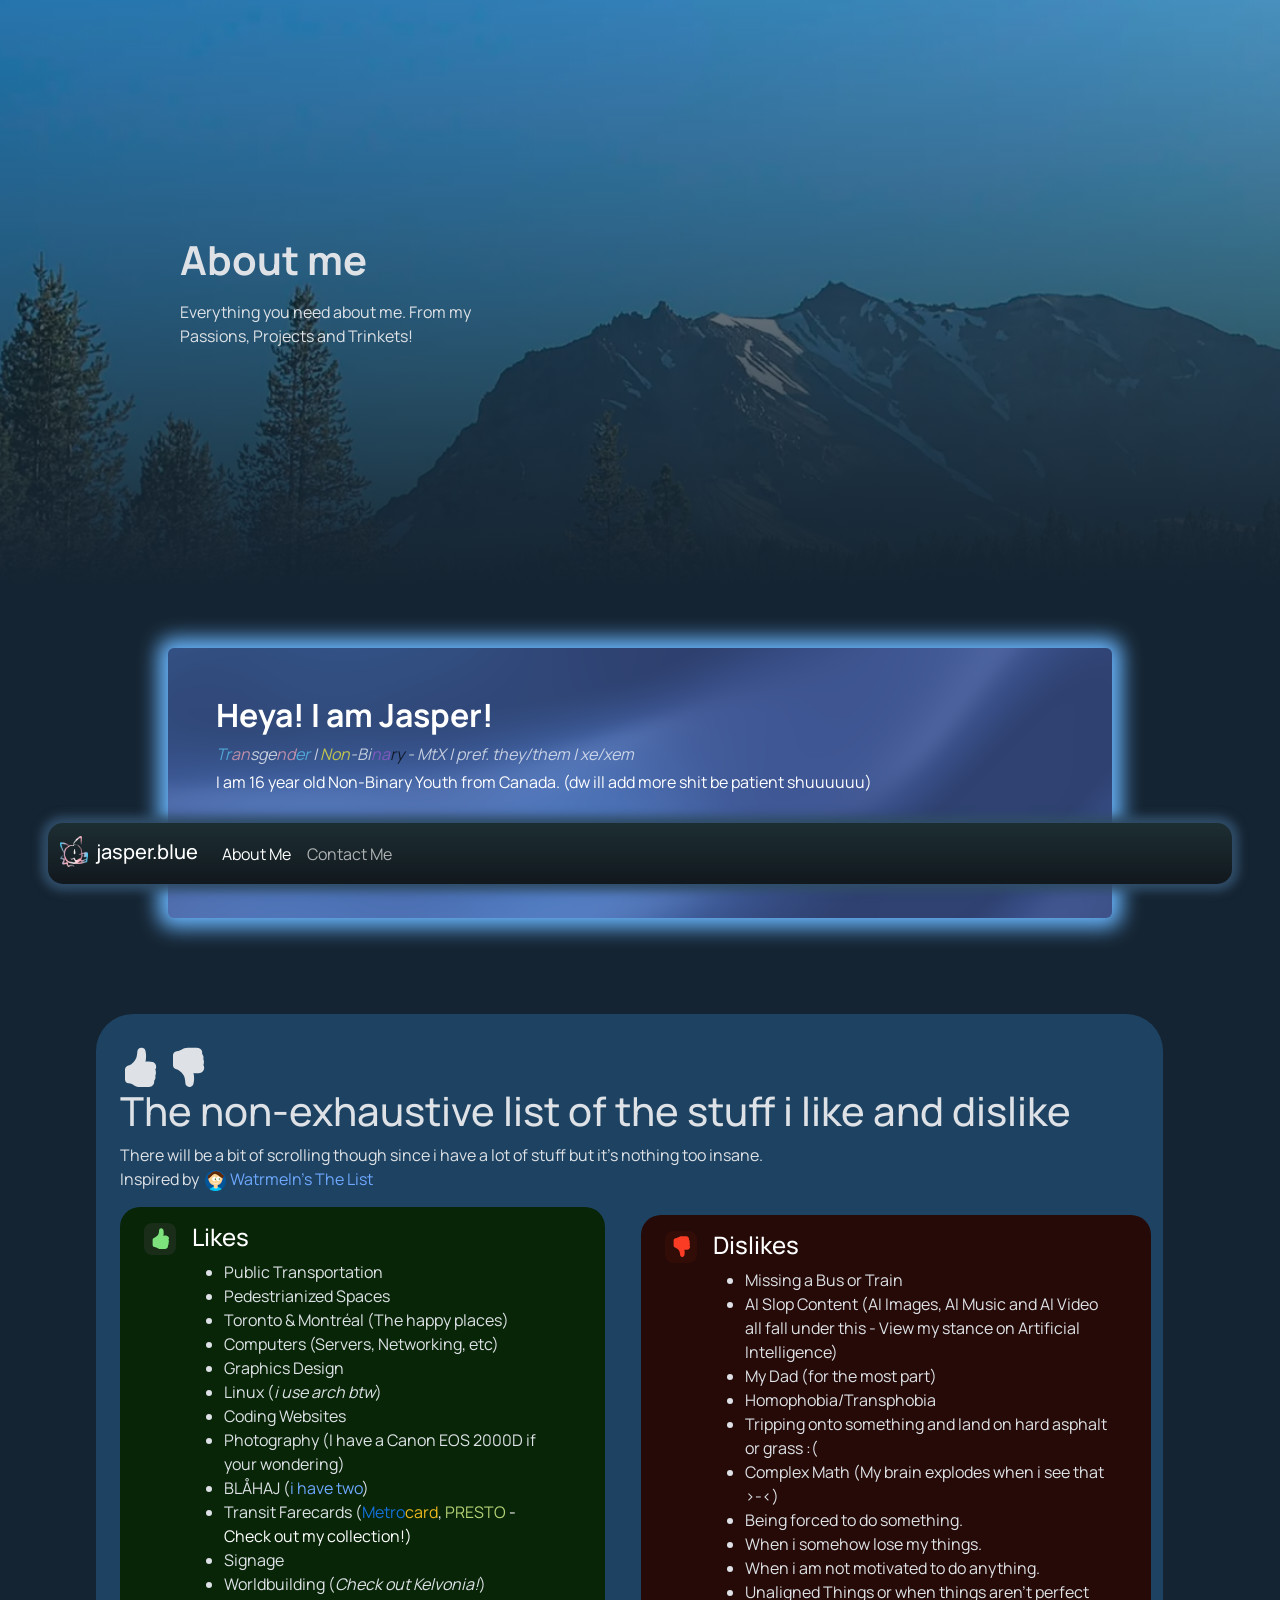
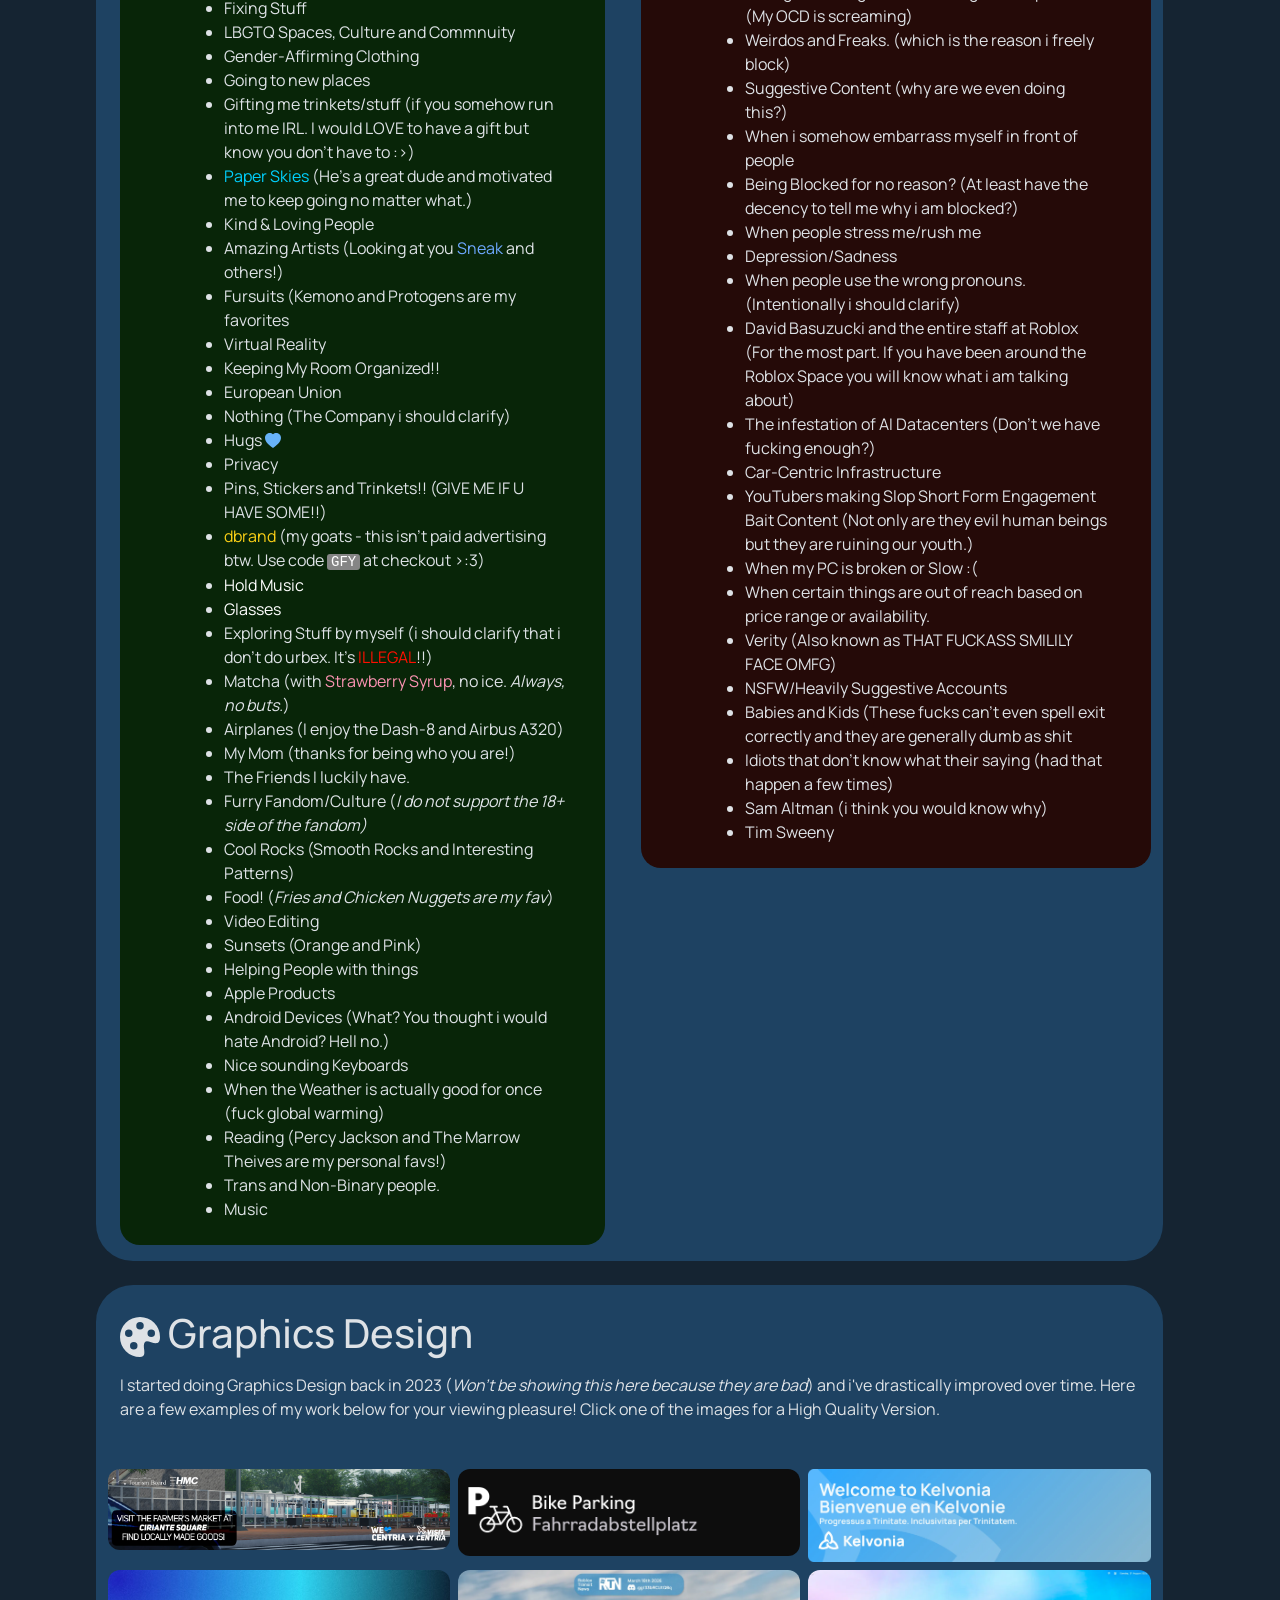
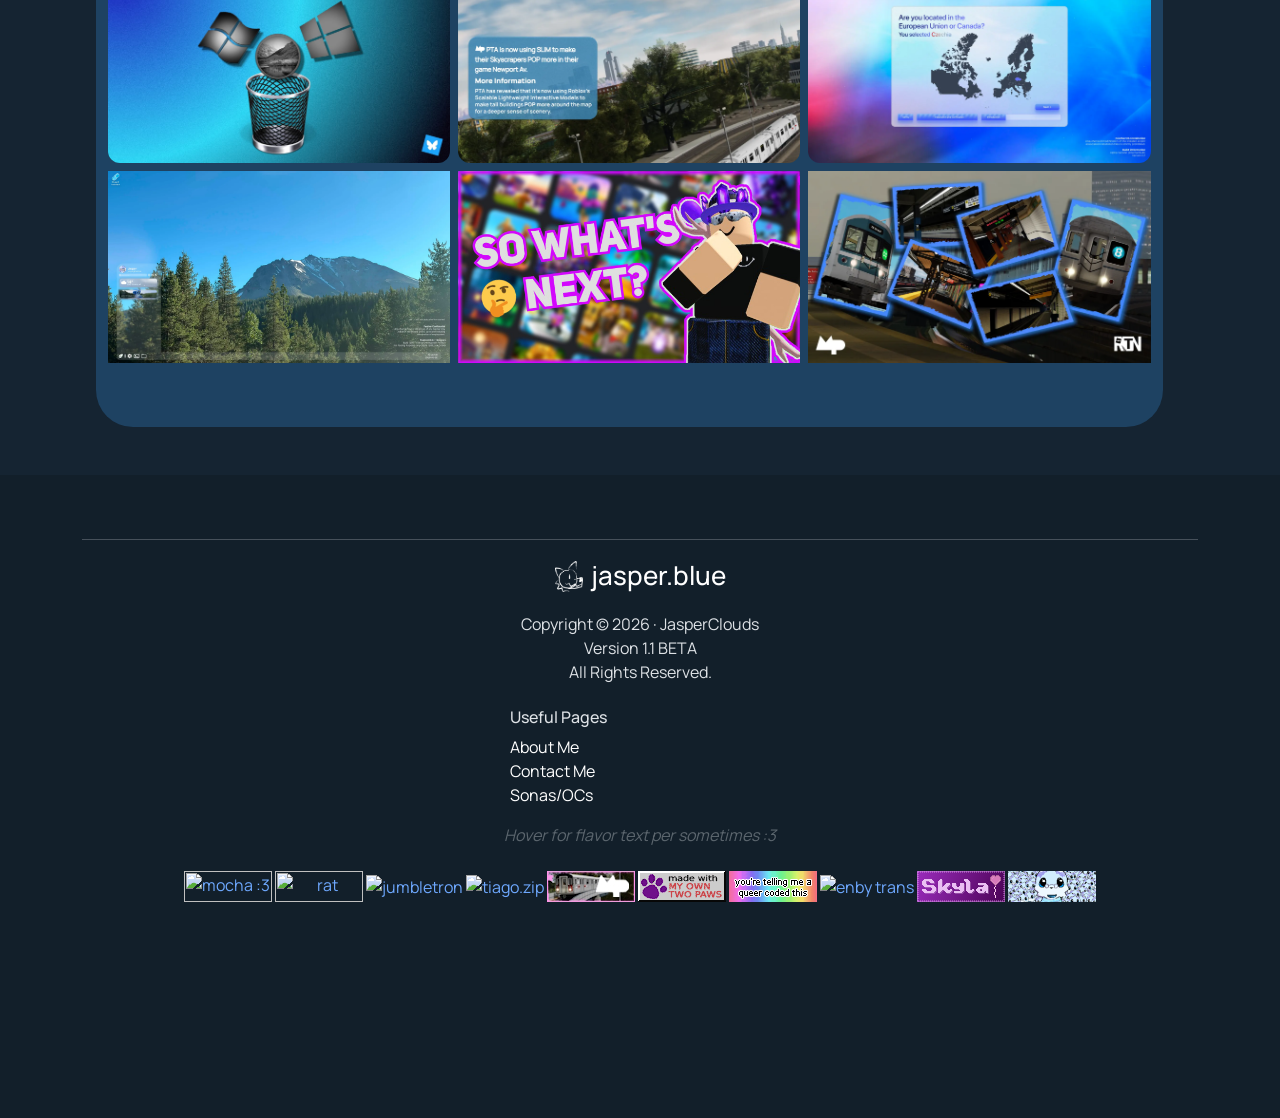
==== commit a08189c6: "1.1 BETA" ====
--- a/about.html
+++ b/about.html
@@ -5,20 +5,20 @@
     <meta charset="utf-8">
     <meta name="viewport" content="width=device-width, initial-scale=1.0, shrink-to-fit=no">
     <title>jasper.blue | about me</title>
-    <meta name="twitter:title" content="jasper.blue | about me">
+    <meta name="twitter:card" content="summary_large_image">
     <meta name="twitter:image" content="assets/img/Artboard%205.png">
-    <meta name="twitter:card" content="summary">
     <meta property="og:type" content="website">
     <meta name="description" content="Hey! My name is Jasper! I am a 16 Year Old Non-Binary Furry. Check out my website to take a look at what i do!">
     <meta property="og:image" content="assets/img/Artboard%205.png">
     <meta name="twitter:description" content="Learn everything to know about me! ">
-    <link rel="icon" type="image/svg+xml" sizes="231x231" href="assets/img/Pinco.svg">
-    <link rel="icon" type="image/svg+xml" sizes="231x231" href="assets/img/Pinco.svg" media="(prefers-color-scheme: dark)">
-    <link rel="icon" type="image/svg+xml" sizes="231x231" href="assets/img/Pinco.svg">
-    <link rel="icon" type="image/svg+xml" sizes="231x231" href="assets/img/Pinco.svg" media="(prefers-color-scheme: dark)">
-    <link rel="icon" type="image/svg+xml" sizes="231x231" href="assets/img/Pinco.svg">
-    <link rel="icon" type="image/svg+xml" sizes="231x231" href="assets/img/Pinco.svg">
-    <link rel="icon" type="image/svg+xml" sizes="231x231" href="assets/img/Pinco.svg">
+    <meta name="twitter:title" content="jasper.blue | DEMO LIVE MODE">
+    <link rel="icon" type="image/png" sizes="151x160" href="assets/img/UnionGay.png">
+    <link rel="icon" type="image/png" sizes="151x160" href="assets/img/UnionGay.png" media="(prefers-color-scheme: dark)">
+    <link rel="icon" type="image/png" sizes="151x160" href="assets/img/UnionGay.png">
+    <link rel="icon" type="image/png" sizes="151x160" href="assets/img/UnionGay.png" media="(prefers-color-scheme: dark)">
+    <link rel="icon" type="image/png" sizes="151x160" href="assets/img/UnionGay.png">
+    <link rel="icon" type="image/png" sizes="151x160" href="assets/img/UnionGay.png">
+    <link rel="icon" type="image/png" sizes="151x160" href="assets/img/UnionGay.png">
     <link rel="stylesheet" href="https://cdn.jsdelivr.net/npm/bootstrap@5.3.8/dist/css/bootstrap.min.css">
     <link rel="stylesheet" href="assets/css/Manrope.css">
     <link rel="stylesheet" href="assets/css/Rubik.css">
@@ -29,10 +29,10 @@
 
 <body style="background: var(--bs-primary-bg-subtle);">
     <section>
-        <div data-bss-parallax-bg="true" style="height: 600px;background: linear-gradient(rgba(255,255,255,0) 0%, #152432 69%), url(&quot;assets/img/Frame%205.webp&quot;) center / cover;">
+        <div data-bss-parallax-bg="true" style="height: 600px;background: linear-gradient(rgba(255,255,255,0) 0%, #152432 69%), url(&quot;assets/img/FeatherOSV24.webp&quot;) center / cover;">
             <div class="container h-100">
                 <div class="row h-100">
-                    <div class="col-md-6 text-center text-md-start d-flex d-sm-flex d-md-flex justify-content-center align-items-center justify-content-md-start align-items-md-center justify-content-xl-center">
+                    <div class="col-md-6 text-center text-md-start d-flex d-sm-flex d-md-flex justify-content-center align-items-center justify-content-md-start align-items-md-center justify-content-xl-center mb-0">
                         <div style="max-width: 350px;">
                             <h1 class="fw-bold">About me</h1>
                             <p class="my-3">Everything you need about me. From my Passions, Projects and Trinkets!</p>
@@ -42,147 +42,196 @@
             </div>
         </div>
     </section>
-    <section class="py-4 py-xl-5"></section>
-    <div class="container py-4 py-xl-5">
-        <div class="row mb-5">
-            <div class="col-md-8 col-xl-6 text-center mx-auto">
-                <h2>A non-exhaustive list of the stuff i like and dislike</h2>
-                <p>In case you are not bothered to scroll down a ton to see everything here is a list of everything. Inspired by Watrmeln's The List.</p>
-            </div>
-        </div>
-        <div class="row gy-4 row-cols-1 row-cols-md-2 row-cols-xl-3 justify-content-center">
-            <div class="col me-6 pt-3" style="background: var(--bs-success-bg-subtle);border-radius: 20px;">
-                <div class="d-flex">
-                    <div class="bs-icon-md bs-icon-rounded bs-icon-primary-light d-flex flex-shrink-0 justify-content-center align-items-center mb-3 d-inline-block bs-icon" style="background: rgba(103,248,109,0.2);"><svg class="bi bi-hand-thumbs-up-fill" xmlns="http://www.w3.org/2000/svg" width="1em" height="1em" fill="currentColor" viewBox="0 0 16 16" style="color: var(--bs-success);">
-                            <path d="M6.956 1.745C7.021.81 7.908.087 8.864.325l.261.066c.463.116.874.456 1.012.965.22.816.533 2.511.062 4.51a10 10 0 0 1 .443-.051c.713-.065 1.669-.072 2.516.21.518.173.994.681 1.2 1.273.184.532.16 1.162-.234 1.733q.086.18.138.363c.077.27.113.567.113.856s-.036.586-.113.856c-.039.135-.09.273-.16.404.169.387.107.819-.003 1.148a3.2 3.2 0 0 1-.488.901c.054.152.076.312.076.465 0 .305-.089.625-.253.912C13.1 15.522 12.437 16 11.5 16H8c-.605 0-1.07-.081-1.466-.218a4.8 4.8 0 0 1-.97-.484l-.048-.03c-.504-.307-.999-.609-2.068-.722C2.682 14.464 2 13.846 2 13V9c0-.85.685-1.432 1.357-1.615.849-.232 1.574-.787 2.132-1.41.56-.627.914-1.28 1.039-1.639.199-.575.356-1.539.428-2.59z"></path>
-                        </svg></div>
-                    <div class="px-3">
-                        <h4>Likes</h4>
-                        <ul>
-                            <li>Public Transportation</li>
-                            <li>Trains (<em>for the most part</em>)</li>
-                            <li>Subways/Metros</li>
-                            <li>Pedestrianized Spaces</li>
-                            <li>Toronto (My happy place)</li>
-                            <li>Montréal (My other happy place)</li>
-                            <li>Computers (<em>Servers, Networking, etc</em>)</li>
-                            <li>Graphics Design</li>
-                            <li>Arch Linux (<em>Flame me, i dare you.</em>)</li>
-                            <li>Coding Websites</li>
-                            <li>Photography (Digital Only)</li>
-                            <li>BLÅHAJ</li>
-                            <li>Transit Cards (<em>Metrocards, PRESTO etc.</em>)</li>
-                            <li>Signage</li>
-                            <li>Worldbuilding</li>
-                            <li>Motion Graphics</li>
-                            <li>Fixing Stuff</li>
-                            <li>LBGTQ Spaces, Culture and Commnuity</li>
-                            <li>Going to new places</li>
-                            <li>Exploring Stuff by myself (<em>i should clarify that i don't do urbex. It's ILLEGAL!!</em>)</li>
-                            <li>Matcha</li>
-                            <li>Airplanes</li>
-                            <li>My Mom (thanks for being who you are!)</li>
-                            <li>The Friends I luckily have</li>
-                            <li>Furry Culture</li>
-                            <li>Cool Rocks (SMOOTH ROCKS AAAAA)</li>
-                            <li>Fries and Chicken Nuggets :3</li>
-                            <li>Video Editiing</li>
-                            <li>Sunsets (Orange and Pink)</li>
-                            <li>Helping People with things</li>
-                            <li>Apple Products</li>
-                            <li>Android Devices (<em>What? You thought i would hate Android? Hell no.</em>)</li>
-                            <li>Gifting me trinkets/stuff (if you somehow run into me IRL. I would LOVE to have a gift but know you don't have to :&gt;)</li>
-                            <li>Paper Skies (<em>The Artist - He's a great dude and motivated me to keep going no matter what.</em>)</li>
-                            <li>Protogens</li>
-                            <li>Kind People!</li>
-                            <li>Amazing Artists (<em>Looking at you Sneak and others!</em>)</li>
-                            <li>Fursuits</li>
-                            <li>Nice sounding Keyboards (Creamy :3)</li>
-                            <li>Virtual Reality</li>
-                            <li>Keeping My Room Organized!! (i hate when my parents and put my stuff into the shadow realm)&nbsp;</li>
-                            <li>The European Union</li>
-                            <li>Wireless Things</li>
-                            <li>Nothing (<em>The Phone Company i should clarify</em>)</li>
-                            <li>Gender-Affirming Clothing</li>
-                            <li>Hugs &lt;3</li>
-                            <li>Privacy</li>
-                            <li>When the Weather is actually good for once (fuck global warming)</li>
-                            <li>Music (<em>Trance, Rap, Electronic, just about anything</em>)</li>
-                            <li>Pins, Stickers and Trinkets!!</li>
-                            <li>dbrand (<em>my goats.</em>)</li>
-                            <li>Reading (Percy Jackson and The Marrow Theives are my personal favs!)</li>
-                            <li>Trans and Non-Binary people.</li>
-                            <li>Hold Music (<a href="https://www.youtube.com/watch?v=-3m9POaNqx4" target="_blank">UK HMRC Hold Music</a> is a personal favorite)</li>
-                        </ul>
-                    </div>
-                </div>
-            </div>
-            <div class="col" style="background: var(--bs-danger-bg-subtle);border-radius: 20px;">
-                <div class="d-flex pt-3">
-                    <div class="bs-icon-md bs-icon-rounded bs-icon-primary-light d-flex flex-shrink-0 justify-content-center align-items-center mb-3 d-inline-block bs-icon" style="background: rgba(248,112,103,0.2);"><svg class="bi bi-hand-thumbs-down-fill" xmlns="http://www.w3.org/2000/svg" width="1em" height="1em" fill="currentColor" viewBox="0 0 16 16" style="color: var(--bs-danger);">
-                            <path d="M6.956 14.534c.065.936.952 1.659 1.908 1.42l.261-.065a1.38 1.38 0 0 0 1.012-.965c.22-.816.533-2.512.062-4.51q.205.03.443.051c.713.065 1.669.071 2.516-.211.518-.173.994-.68 1.2-1.272a1.9 1.9 0 0 0-.234-1.734c.058-.118.103-.242.138-.362.077-.27.113-.568.113-.856 0-.29-.036-.586-.113-.857a2 2 0 0 0-.16-.403c.169-.387.107-.82-.003-1.149a3.2 3.2 0 0 0-.488-.9c.054-.153.076-.313.076-.465a1.86 1.86 0 0 0-.253-.912C13.1.757 12.437.28 11.5.28H8c-.605 0-1.07.08-1.466.217a4.8 4.8 0 0 0-.97.485l-.048.029c-.504.308-.999.61-2.068.723C2.682 1.815 2 2.434 2 3.279v4c0 .851.685 1.433 1.357 1.616.849.232 1.574.787 2.132 1.41.56.626.914 1.28 1.039 1.638.199.575.356 1.54.428 2.591"></path>
-                        </svg></div>
-                    <div class="pt-0 px-3">
-                        <h4>Dislikes</h4>
-                        <ul>
-                            <li>Missing a Bus or Train</li>
-                            <li>AI Slop Content (AI Images, AI Music and AI Video all fall under this.)</li>
-                            <li>My Dad (for the most part)</li>
-                            <li>Homophobia/Transphobia</li>
-                            <li>Tripping onto something and land on hard asphalt or grass and bleed everywhere :(</li>
-                            <li>Complex Math (My brain explodes when i see that &gt;-&lt;)</li>
-                            <li>Being forced to do something.</li>
-                            <li>When i somehow lose my things.</li>
-                            <li>When i am not motivated to do anything.</li>
-                            <li>Unaligned Things or when things aren't <em>perfect </em>(My OCD is screaming)</li>
-                            <li>Weirdos and Freaks. (which is the reason i freely block)</li>
-                            <li>Suggestive Content (why are we even doing this?)</li>
-                            <li>When i somehow embarrass myself in front of people&nbsp;</li>
-                            <li>Being Blocked for no reason? (At least have the decency to tell me why i am blocked?)</li>
-                            <li>When people stress me/rush me</li>
-                            <li>Depression/Sadness</li>
-                            <li>When people use the wrong pronouns. (<em>Intentionally i should clarify</em>)</li>
-                            <li>David Basuzucki and the entire staff at Roblox (<em>For the most part. If you have been around the Roblox Space you will know what i am talking about</em>)</li>
-                            <li>The infestation of AI Datacenters (<strong><em>Don't we have fucking enough?</em></strong>)</li>
-                            <li>Car-Centric Infrastructure</li>
-                            <li>YouTubers making Slop Short Form Engagement Bait Content (Not only are they evil human beings but they are ruining our youth.)</li>
-                            <li>When my PC is broken or Slow :(</li>
-                            <li>When certain things are out of reach based on price range or availability.</li>
-                            <li>Verity (Also known as THAT FUCKASS SMILILY FACE OMFG)</li>
-                            <li>NSFW/Heavily Suggestive Accounts</li>
-                        </ul>
-                    </div>
-                </div>
-            </div>
+    <div class="text-white bg-primary border rounded border-0 border-primary d-flex flex-column justify-content-between flex-lg-row p-4 p-md-5 ms-3 ms-md-5 ms-lg-6 ms-xl-10 ms-xxl-10 me-3 me-md-5 me-lg-6 me-xl-10 me-xxl-10 mt-5" style="background: url(&quot;assets/img/Frame%205.png&quot;) center no-repeat, var(--bs-secondary);backdrop-filter: blur(0px);-webkit-backdrop-filter: blur(0px);box-shadow: 0px 0px 20px 10px var(--bs-primary);">
+        <div class="pb-2 pb-lg-1">
+            <h2 class="fw-bold mb-2" style="color: var(--bs-white);">Heya! I am Jasper!</h2><span class="mt-0 mb-0" style="font-style: italic;opacity: 0.70;color: rgb(255,255,255);background: transparent;"><span style="opacity: 1;"><span style="color: rgb(91, 206, 250);">Tr</span><span style="color: rgb(245, 169, 184);">an</span>sge<span style="color: rgb(245, 169, 184);">nd</span><span style="color: rgb(91, 206, 250);">er</span>&nbsp;|&nbsp;</span><span><span style="color: rgb(252, 244, 52);">Non</span>-Bi<span style="color: rgb(156, 92, 212);">na</span><span style="color: rgb(0, 0, 0);">ry</span> - MtX |</span>&nbsp;pref. they/them | xe/xem</span>
+            <p class="mt-1 mb-0">I am 16 year old Non-Binary Youth from Canada. (dw ill add more shit be patient shuuuuuu)<br><br>I believe in Trans Rights and LGBTQ+ Rights. If you don't agree with that, <strong>you can fuck off this website and don't talk to me.</strong></p>
         </div>
     </div>
-    <section class="mb-6 py-4 py-xl-5">
-        <div class="container">
-            <div class="text-white bg-primary border rounded border-0 border-primary d-flex flex-column justify-content-between flex-lg-row p-4 p-md-5" style="background: linear-gradient(#e0c846, #000000 98%), var(--bs-info);">
-                <div class="pb-2 pb-lg-1">
-                    <h2 class="fw-bold mb-2"><svg class="bi bi-cone-striped me-1 pb-1" xmlns="http://www.w3.org/2000/svg" width="1em" height="1em" fill="currentColor" viewBox="0 0 16 16">
-                            <path d="m9.97 4.88.953 3.811C10.159 8.878 9.14 9 8 9s-2.158-.122-2.923-.309L6.03 4.88C6.635 4.957 7.3 5 8 5s1.365-.043 1.97-.12m-.245-.978L8.97.88C8.718-.13 7.282-.13 7.03.88L6.275 3.9C6.8 3.965 7.382 4 8 4s1.2-.036 1.725-.098m4.396 8.613a.5.5 0 0 1 .037.96l-6 2a.5.5 0 0 1-.316 0l-6-2a.5.5 0 0 1 .037-.96l2.391-.598.565-2.257c.862.212 1.964.339 3.165.339s2.303-.127 3.165-.339l.565 2.257z"></path>
-                        </svg>Still working on it...</h2>
-                    <p class="mb-0">I am still working on this page. If you have any questions about this page. Don't hesitate to <a href="contact.html">contact me</a>.</p>
-                </div>
-            </div>
+    <section class="mt-0 pt-0 pb-4 py-xl-5">
+        <div class="col-12 col-xl-10 ms-0 ps-0 ms-lg-6 ms-xl-7 ms-xxl-8 me-0 me-lg-0 me-xl-0 mt-5 pt-4 pb-3 AboutMeColumnsSections" style="background: #1e4262;border-radius: 37px;">
+            <h1 class="ms-4 AboutMeHeadings"><svg class="bi bi-hand-thumbs-up-fill me-2" xmlns="http://www.w3.org/2000/svg" width="1em" height="1em" fill="currentColor" viewBox="0 0 16 16">
+                    <path d="M6.956 1.745C7.021.81 7.908.087 8.864.325l.261.066c.463.116.874.456 1.012.965.22.816.533 2.511.062 4.51a10 10 0 0 1 .443-.051c.713-.065 1.669-.072 2.516.21.518.173.994.681 1.2 1.273.184.532.16 1.162-.234 1.733q.086.18.138.363c.077.27.113.567.113.856s-.036.586-.113.856c-.039.135-.09.273-.16.404.169.387.107.819-.003 1.148a3.2 3.2 0 0 1-.488.901c.054.152.076.312.076.465 0 .305-.089.625-.253.912C13.1 15.522 12.437 16 11.5 16H8c-.605 0-1.07-.081-1.466-.218a4.8 4.8 0 0 1-.97-.484l-.048-.03c-.504-.307-.999-.609-2.068-.722C2.682 14.464 2 13.846 2 13V9c0-.85.685-1.432 1.357-1.615.849-.232 1.574-.787 2.132-1.41.56-.627.914-1.28 1.039-1.639.199-.575.356-1.539.428-2.59z"></path>
+                </svg><svg class="bi bi-hand-thumbs-down-fill" xmlns="http://www.w3.org/2000/svg" width="1em" height="1em" fill="currentColor" viewBox="0 0 16 16">
+                    <path d="M6.956 14.534c.065.936.952 1.659 1.908 1.42l.261-.065a1.38 1.38 0 0 0 1.012-.965c.22-.816.533-2.512.062-4.51q.205.03.443.051c.713.065 1.669.071 2.516-.211.518-.173.994-.68 1.2-1.272a1.9 1.9 0 0 0-.234-1.734c.058-.118.103-.242.138-.362.077-.27.113-.568.113-.856 0-.29-.036-.586-.113-.857a2 2 0 0 0-.16-.403c.169-.387.107-.82-.003-1.149a3.2 3.2 0 0 0-.488-.9c.054-.153.076-.313.076-.465a1.86 1.86 0 0 0-.253-.912C13.1.757 12.437.28 11.5.28H8c-.605 0-1.07.08-1.466.217a4.8 4.8 0 0 0-.97.485l-.048.029c-.504.308-.999.61-2.068.723C2.682 1.815 2 2.434 2 3.279v4c0 .851.685 1.433 1.357 1.616.849.232 1.574.787 2.132 1.41.56.626.914 1.28 1.039 1.638.199.575.356 1.54.428 2.591"></path>
+                </svg>&nbsp;<br>The non-exhaustive list of the stuff i like and dislike</h1>
+            <p class="ms-4">There will be a bit of scrolling though since i have a lot of stuff but it's nothing too insane.<br>Inspired by&nbsp;&nbsp;<span><img class="me-1" src="assets/img/image0.png" width="21" height="21"><a href="https://watrmeln.dev/the_list" target="_blank">Watrmeln's The List</a></span>&nbsp;</p>
+            <div class="container">
+                <div class="row">
+                    <div class="col-md-6 col-xxl-6 align-self-center mx-0 px-4">
+                        <div class="d-flex ms-0 ps-4 pe-4 pt-3 pb-2" style="background: #082508;border-radius: 20px;">
+                            <div class="bs-icon-sm bs-icon-rounded bs-icon-semi-white text-primary d-flex flex-shrink-0 justify-content-center align-items-center mb-3 d-inline-block bs-icon" style="background: var(--bs-success-bg-subtle);"><svg class="bi bi-hand-thumbs-up-fill" xmlns="http://www.w3.org/2000/svg" width="1em" height="1em" fill="currentColor" viewBox="0 0 16 16" style="color: var(--bs-success);font-size: 21px;">
+                                    <path d="M6.956 1.745C7.021.81 7.908.087 8.864.325l.261.066c.463.116.874.456 1.012.965.22.816.533 2.511.062 4.51a10 10 0 0 1 .443-.051c.713-.065 1.669-.072 2.516.21.518.173.994.681 1.2 1.273.184.532.16 1.162-.234 1.733q.086.18.138.363c.077.27.113.567.113.856s-.036.586-.113.856c-.039.135-.09.273-.16.404.169.387.107.819-.003 1.148a3.2 3.2 0 0 1-.488.901c.054.152.076.312.076.465 0 .305-.089.625-.253.912C13.1 15.522 12.437 16 11.5 16H8c-.605 0-1.07-.081-1.466-.218a4.8 4.8 0 0 1-.97-.484l-.048-.03c-.504-.307-.999-.609-2.068-.722C2.682 14.464 2 13.846 2 13V9c0-.85.685-1.432 1.357-1.615.849-.232 1.574-.787 2.132-1.41.56-.627.914-1.28 1.039-1.639.199-.575.356-1.539.428-2.59z"></path>
+                                </svg></div>
+                            <div class="px-3">
+                                <h4 class="text-white">Likes</h4>
+                                <ul>
+                                    <li>Public Transportation</li>
+                                    <li>Pedestrianized Spaces</li>
+                                    <li>Toronto &amp;&nbsp;Montréal (The happy places)</li>
+                                    <li>Computers (Servers, Networking, etc)</li>
+                                    <li>Graphics Design</li>
+                                    <li>Linux (<em>i use arch btw</em>)</li>
+                                    <li>Coding Websites</li>
+                                    <li>Photography (I have a Canon EOS 2000D if your wondering)</li>
+                                    <li>BLÅHAJ (<a href="assets/img/blahajj.webp" target="_blank">i have two</a>)</li>
+                                    <li>Transit Farecards (<span style="color: rgb(19, 112, 218);">Metro</span><span style="color: rgb(237, 183, 31);">card</span>, <span style="color: rgb(180, 209, 117);">PRESTO </span><span style="color: rgb(255, 255, 255);">-</span><span style="color: rgb(180, 209, 117);"> </span><span style="color: rgb(255, 255, 255);">Check out my collection!)</span></li>
+                                    <li>Signage&nbsp;</li>
+                                    <li>Worldbuilding (<em>Check out Kelvonia!</em>)</li>
+                                    <li>Fixing Stuff</li>
+                                    <li>LBGTQ Spaces, Culture and Commnuity</li>
+                                    <li>Gender-Affirming Clothing</li>
+                                    <li>Going to new places</li>
+                                    <li>Gifting me trinkets/stuff (if you somehow run into me IRL. I would LOVE to have a gift but know you don't have to :&gt;)</li>
+                                    <li><a href="https://www.youtube.com/channel/UCnIVKmDbzDP7CPNQyfhcufg" target="_blank"><span style="color: rgb(0, 209, 255);">Paper Skies</span></a> (He's a great dude and motivated me to keep going no matter what.)</li>
+                                    <li>Kind &amp; Loving People</li>
+                                    <li>Amazing Artists (Looking at you <a href="https://toyhou.se/SirSneakALot/art" target="_blank">Sneak </a>and others!)</li>
+                                    <li>Fursuits (Kemono and Protogens are my favorites</li>
+                                    <li>Virtual Reality</li>
+                                    <li>Keeping My Room Organized!!</li>
+                                    <li>European Union</li>
+                                    <li>Nothing (The Company i should clarify)</li>
+                                    <li>Hugs&nbsp;<svg class="bi bi-heart-fill" xmlns="http://www.w3.org/2000/svg" width="1em" height="1em" fill="currentColor" viewBox="0 0 16 16" style="color: var(--bs-primary);">
+                                            <path fill-rule="evenodd" d="M8 1.314C12.438-3.248 23.534 4.735 8 15-7.534 4.736 3.562-3.248 8 1.314"></path>
+                                        </svg></li>
+                                    <li>Privacy</li>
+                                    <li>Pins, Stickers and Trinkets!! (GIVE ME IF U HAVE SOME!!)</li>
+                                    <li><a href="https://dbrand.com" target="_blank"><span style="color: rgb(252, 209, 22);">dbrand </span></a>(my goats - this isn't paid advertising btw. Use code&nbsp;<code class="ps-1 pe-1" style="color: rgb(255,255,255);background: #858585;border-radius: 3px;">GFY</code>&nbsp;at checkout &gt;:3)</li>
+                                    <li><span style="color: rgb(255, 255, 255);">Hold Music</span></li>
+                                    <li><span style="color: rgb(255, 255, 255);">Glasses</span></li>
+                                    <li>Exploring Stuff by myself (i should clarify that i don't do urbex. It's <a href="https://laws-lois.justice.gc.ca/eng/acts/c-46/section-35.html" target="_blank"><span style="color: rgb(255, 15, 0);">ILLEGAL</span></a>!!)</li>
+                                    <li>Matcha (with <span style="color: rgb(251, 147, 178);">Strawberry Syrup</span>, no ice. <em>Always, no buts.</em>)</li>
+                                    <li>Airplanes (I enjoy the Dash-8 and Airbus A320)</li>
+                                    <li>My Mom (thanks for being who you are!)</li>
+                                    <li>The Friends I luckily have.</li>
+                                    <li>Furry Fandom/Culture (<em>I</em>&nbsp;<em>do not support the 18+ side of the fandom)</em></li>
+                                    <li>Cool Rocks (Smooth Rocks and Interesting Patterns)</li>
+                                    <li>Food! (<em>Fries and Chicken Nuggets are my fav</em>)</li>
+                                    <li>Video Editing</li>
+                                    <li>Sunsets (Orange and Pink)</li>
+                                    <li>Helping People with things&nbsp;</li>
+                                    <li>Apple Products</li>
+                                    <li>Android Devices (What? You thought i would hate Android? Hell no.)</li>
+                                    <li>Nice sounding Keyboards</li>
+                                    <li>When the Weather is actually good for once (fuck global warming)</li>
+                                    <li>Reading (Percy Jackson and The Marrow Theives are my personal favs!)</li>
+                                    <li>Trans and Non-Binary people.</li>
+                                    <li>Music</li>
+                                </ul>
+                            </div>
+                        </div>
+                    </div>
+                    <div class="col align-self-stretch order-last">
+                        <div class="d-flex mt-2 pt-3 pb-2 px-4" style="background: #250a08;border-radius: 20px;">
+                            <div class="bs-icon-sm bs-icon-rounded bs-icon-semi-white text-primary d-flex flex-shrink-0 justify-content-center align-items-center mb-3 d-inline-block bs-icon" style="background: var(--bs-danger-bg-subtle);color: rgb(103, 178, 248);text-align: justify;"><svg class="bi bi-hand-thumbs-down-fill" xmlns="http://www.w3.org/2000/svg" width="1em" height="1em" fill="currentColor" viewBox="0 0 16 16" style="color: var(--bs-danger);font-size: 21px;">
+                                    <path d="M6.956 14.534c.065.936.952 1.659 1.908 1.42l.261-.065a1.38 1.38 0 0 0 1.012-.965c.22-.816.533-2.512.062-4.51q.205.03.443.051c.713.065 1.669.071 2.516-.211.518-.173.994-.68 1.2-1.272a1.9 1.9 0 0 0-.234-1.734c.058-.118.103-.242.138-.362.077-.27.113-.568.113-.856 0-.29-.036-.586-.113-.857a2 2 0 0 0-.16-.403c.169-.387.107-.82-.003-1.149a3.2 3.2 0 0 0-.488-.9c.054-.153.076-.313.076-.465a1.86 1.86 0 0 0-.253-.912C13.1.757 12.437.28 11.5.28H8c-.605 0-1.07.08-1.466.217a4.8 4.8 0 0 0-.97.485l-.048.029c-.504.308-.999.61-2.068.723C2.682 1.815 2 2.434 2 3.279v4c0 .851.685 1.433 1.357 1.616.849.232 1.574.787 2.132 1.41.56.626.914 1.28 1.039 1.638.199.575.356 1.54.428 2.591"></path>
+                                </svg></div>
+                            <div class="px-3">
+                                <h4 class="text-white">Dislikes</h4>
+                                <ul>
+                                    <li>Missing a Bus or Train</li>
+                                    <li>AI Slop Content (AI Images, AI Music and AI Video all fall under this - View my stance on Artificial Intelligence)</li>
+                                    <li>My Dad (for the most part)</li>
+                                    <li>Homophobia/Transphobia</li>
+                                    <li>Tripping onto something and land on hard asphalt or grass :(</li>
+                                    <li>Complex Math (My brain explodes when i see that &gt;-&lt;)</li>
+                                    <li>Being forced to do something.</li>
+                                    <li>When i somehow lose my things.</li>
+                                    <li>When i am not motivated to do anything.</li>
+                                    <li>Unaligned Things or when things aren't perfect (My OCD is screaming)</li>
+                                    <li>Weirdos and Freaks. (which is the reason i freely block)</li>
+                                    <li>Suggestive Content (why are we even doing this?)</li>
+                                    <li>When i somehow embarrass myself in front of people&nbsp;</li>
+                                    <li>Being Blocked for no reason? (At least have the decency to tell me why i am blocked?)</li>
+                                    <li>When people stress me/rush me</li>
+                                    <li>Depression/Sadness</li>
+                                    <li>When people use the wrong pronouns. (Intentionally i should clarify)</li>
+                                    <li>David Basuzucki and the entire staff at Roblox (For the most part. If you have been around the Roblox Space you will know what i am talking about)</li>
+                                    <li>The infestation of AI Datacenters (Don't we have fucking enough?)</li>
+                                    <li>Car-Centric Infrastructure</li>
+                                    <li>YouTubers making Slop Short Form Engagement Bait Content (Not only are they evil human beings but they are ruining our youth.)</li>
+                                    <li>When my PC is broken or Slow :(</li>
+                                    <li>When certain things are out of reach based on price range or availability.</li>
+                                    <li>Verity (Also known as THAT FUCKASS SMILILY FACE OMFG)</li>
+                                    <li>NSFW/Heavily Suggestive Accounts</li>
+                                    <li>Babies and Kids (These fucks can't even spell exit correctly and they are generally dumb as shit</li>
+                                    <li>Idiots that don't know what their saying (had that happen a few times)</li>
+                                    <li>Sam Altman (i think you would know why)</li>
+                                    <li>Tim Sweeny</li>
+                                </ul>
+                            </div>
+                        </div>
+                    </div>
+                </div>
+            </div>
+        </div>
+        <div class="col-12 col-xl-10 ms-0 ps-0 ms-lg-6 ms-xl-7 ms-xxl-8 me-0 me-lg-6 me-xl-0 mt-4 pt-4 pb-3 AboutMeColumnsSections" style="background: #1e4262;border-radius: 37px;">
+            <h1 class="ms-4 AboutMeHeadings"><svg class="bi bi-palette-fill" xmlns="http://www.w3.org/2000/svg" width="1em" height="1em" fill="currentColor" viewBox="0 0 16 16">
+                    <path d="M12.433 10.07C14.133 10.585 16 11.15 16 8a8 8 0 1 0-8 8c1.996 0 1.826-1.504 1.649-3.08-.124-1.101-.252-2.237.351-2.92.465-.527 1.42-.237 2.433.07M8 5a1.5 1.5 0 1 1 0-3 1.5 1.5 0 0 1 0 3m4.5 3a1.5 1.5 0 1 1 0-3 1.5 1.5 0 0 1 0 3M5 6.5a1.5 1.5 0 1 1-3 0 1.5 1.5 0 0 1 3 0m.5 6.5a1.5 1.5 0 1 1 0-3 1.5 1.5 0 0 1 0 3"></path>
+                </svg>&nbsp;Graphics Design</h1>
+            <p class="ms-4 me-4 mt-3 mb-0 ParagraphLeft">I started doing Graphics Design back in 2023 (<em>Won't be showing this here because they are bad</em>) and i've drastically improved over time. Here are a few examples of my work below for your viewing pleasure! Click one of the images for a High Quality Version.</p>
+            <section class="py-4 py-xl-5">
+                <div class="container">
+                    <div class="row gx-2 gy-2 row-cols-1 row-cols-md-2 row-cols-xl-3" data-bss-baguettebox="">
+                        <div class="col"><a href="assets/img/Art-CenterConnectAdverNYCC.jpg"><img class="img-fluid" src="assets/img/Art-CenterConnectAdverNYCC.jpg" style="border-radius: 12px;"></a></div>
+                        <div class="col"><a href="assets/img/GFX-BikeParkingDE.png"><img class="img-fluid" src="assets/img/GFX-BikeParkingDE.png" style="border-radius: 12px;"></a></div>
+                        <div class="col"><a href="assets/img/Private%20Server%20Frame%206.webp"><img class="img-fluid" src="assets/img/Private%20Server%20Frame%206.webp"></a></div>
+                        <div class="col"><a href="assets/img/GFX-RBSC.jpg"><img class="img-fluid" src="assets/img/GFX-RBSC.jpg" style="border-radius: 12px;"></a></div>
+                        <div class="col"><a href="assets/img/GFX-RTN.webp"><img class="img-fluid" src="assets/img/GFX-RTN.webp" style="border-radius: 12px;"></a></div>
+                        <div class="col"><a href="assets/img/GFX-FeatherSetupCZ.webp"><img class="img-fluid" src="assets/img/GFX-FeatherSetupCZ.webp" style="border-radius: 12px;"></a></div>
+                        <div class="col"><a href="assets/img/FeatherOSV24.webp"><img class="img-fluid" src="assets/img/FeatherOSV24.webp"></a></div>
+                        <div class="col"><a href="assets/img/Thum-A-Next.jpg"><img class="img-fluid" src="assets/img/Thum-A-Next.jpg"></a></div>
+                        <div class="col col-md-12"><a href="assets/img/GFX-RTN-Newport.webp"><img class="img-fluid" src="assets/img/GFX-RTN-Newport.webp"></a></div>
+                    </div>
+                </div>
+            </section>
         </div>
     </section>
-    <nav class="navbar navbar-expand-md fixed-bottom bg-body ms-4 ms-sm-8 ms-md-4 ms-lg-5 ms-xl-5 me-4 me-sm-8 me-md-4 me-lg-5 me-xl-5 mb-2 mb-sm-3 mb-md-2 mb-lg-2 mb-xl-3" data-bss-view-transition-name="navbar-trans" style="background: linear-gradient(rgb(17,24,30), rgb(17,24,30) 99%), rgb(20,31,40);border-radius: 15px;box-shadow: 0px 0px 10px 7px rgb(47,76,103);">
-        <div class="container-fluid"><a class="navbar-brand fw-medium" href="#" style="font-family: Manrope, sans-serif;"><img class="me-1 me-xl-2 pb-1" src="assets/img/Union.png" width="28" height="35">jasper.blue</a><button class="navbar-toggler" data-bs-toggle="collapse" data-bs-target="#navcol-1"><span class="visually-hidden">Toggle navigation</span><span class="navbar-toggler-icon"></span></button>
+    <footer class="text-body bg-body pb-10" data-bs-theme="dark">
+        <div class="container py-4 py-lg-5">
+            <hr>
+            <p class="fw-medium" style="font-family: Rubik, sans-serif;font-size: 26px;color: rgb(255,255,255);text-align: center;"><a class="navbar-brand fw-medium" href="#" style="font-family: Manrope, sans-serif;"><img class="me-1 me-xl-2 pb-1" src="assets/img/Union.png" width="28" height="35">jasper.blue</a></p>
+            <p class="mb-4" style="text-align: center;">Copyright © 2026 · JasperClouds<br>Version 1.1 BETA<br>All Rights Reserved.</p>
+            <div class="row justify-content-center">
+                <div class="col-sm-4 col-md-3 text-center text-lg-start d-flex flex-column">
+                    <h3 class="fs-6 text-body">Useful Pages</h3>
+                    <ul class="list-unstyled">
+                        <li><a class="link-body-emphasis" href="about.html">About Me</a></li>
+                        <li><a class="link-body-emphasis" href="contact.html">Contact Me</a></li>
+                        <li><a class="link-body-emphasis" href="OCs/home.html">Sonas/OCs</a></li>
+                    </ul>
+                </div>
+            </div>
+            <p class="mb-4" style="text-align: center;font-style: italic;color: rgba(222,226,230,0.36);">Hover for flavor text per sometimes :3</p>
+            <div class="col text-center align-self-center"><a href="https://plushiekitty.party"><img src="https://plushiekitty.party/button.gif" width="88px" height="31px" style="image-rendering: pixelated" title="mocha :3"></a> 
+<a href="https://cyralonia.com"><img src="https://cyralonia.com/cyralonia%20dot%20com.png" width="88px" height="31px" style="image-rendering: pixelated" title="rat"></a> 
+<a href="https://watrmeln.dev/"><img title="jumbletron" style="image-rendering: pixelated;" src="https://watrmeln.dev/img/88x31.png"></a>
+<a href="https://tiago.zip"><img src="https://tiago.zip/button.gif" width="88" height="31" alt="tiago.zip" style="image-rendering: pixelated"></a>
+<a href="https://potatotransit.xyz"><img src="assets/img/pta.jpg" width="88" height="31" alt="This thing i am a tester in and maintain website services" style="image-rendering: pixelated"></a>
+<img src="assets/img/twopaws.png" width="88px" height="31px" style="image-rendering: pixelated" title="yes i am furry, how could you tell."></a> 
+<img src="assets/img/queer.png" width="88px" height="31px" style="image-rendering: pixelated" title="the gay allegations are NOT TRUE."></a> 
+<a href="https://badge.les.bi"><img title="enby trans" style="image-rendering: pixelated;" src="https://badge.les.bi/88x31/enby/trans/half/outset-double-invert.png"></a>
+<a href="https://skyla.moe"><img title="skyla why are you PURPLE." style="image-rendering: pixelated;" src="assets/img/skyla.png"></a>
+<a href="https://en.pronouns.page/@metapix3l"><img title="codename genesis person" style="image-rendering: pixelated;" src="assets/img/meter8831.png"></a></div>
+        </div>
+    </footer>
+    <nav class="navbar navbar-expand-md fixed-bottom bg-body ms-4 ms-sm-8 ms-md-4 ms-lg-5 ms-xl-5 me-4 me-sm-8 me-md-4 me-lg-5 me-xl-5 mb-2 mb-sm-3 mb-md-2 mb-lg-2 mb-xl-3" data-bss-view-transition-name="navbar-transition" style="background: linear-gradient(rgb(29,46,50), rgb(17,24,30) 99%), rgb(20,31,40);border-radius: 15px;box-shadow: 0px 0px 10px 7px rgb(47,76,103);">
+        <div class="container-fluid"><a class="navbar-brand fw-medium" href="#" style="font-family: Manrope, sans-serif;"><img class="me-1 me-xl-2 pb-1" src="assets/img/JasperTrans.png" width="28" height="35">jasper.blue</a><button class="navbar-toggler" data-bs-toggle="collapse" data-bs-target="#navcol-1"><span class="visually-hidden">Toggle navigation</span><span class="navbar-toggler-icon"></span></button>
             <div class="collapse navbar-collapse" id="navcol-1">
                 <ul class="navbar-nav">
                     <li class="nav-item"><a class="nav-link active" href="about.html">About Me</a></li>
-                    <li class="nav-item"><a class="nav-link" href="#">Contact Me</a></li>
+                    <li class="nav-item"><a class="nav-link" href="contact.html">Contact Me</a></li>
                     <li class="nav-item"></li>
                 </ul>
             </div>
         </div>
     </nav>
+    <script src="https://cdn.jsdelivr.net/npm/jquery@4.0.0/dist/jquery.min.js"></script>
     <script src="https://cdn.jsdelivr.net/npm/bootstrap@5.3.8/dist/js/bootstrap.bundle.min.js"></script>
     <script src="assets/js/bs-init.js"></script>
     <script src="assets/js/Lightbox-Gallery-baguetteBox.min.js"></script>
     <script src="assets/js/Lightbox-Gallery.js"></script>
+    <script src="assets/js/notification.js"></script>
 </body>
 
 </html>
--- a/assets/css/Manrope.css
+++ b/assets/css/Manrope.css
@@ -1,375 +1,375 @@
 @font-face {
 	font-family: 'Manrope';
-	src: url(../../assets/fonts/Manrope-5632e3207947dba1ab17aaccbbe3eb41.woff2) format('woff2');
-	font-weight: 200;
-	font-style: normal;
-	font-display: swap;
-	unicode-range: U+0460-052F, U+1C80-1C8A, U+20B4, U+2DE0-2DFF, U+A640-A69F, U+FE2E-FE2F;
-}
-
-@font-face {
-	font-family: 'Manrope';
-	src: url(../../assets/fonts/Manrope-50125d67b873a32c32d9569b77f55f89.woff2) format('woff2');
-	font-weight: 200;
-	font-style: normal;
-	font-display: swap;
-	unicode-range: U+0301, U+0400-045F, U+0490-0491, U+04B0-04B1, U+2116;
-}
-
-@font-face {
-	font-family: 'Manrope';
-	src: url(../../assets/fonts/Manrope-2de8152284da5ea3dc60c5712bde4597.woff2) format('woff2');
-	font-weight: 200;
-	font-style: normal;
-	font-display: swap;
-	unicode-range: U+0370-0377, U+037A-037F, U+0384-038A, U+038C, U+038E-03A1, U+03A3-03FF;
-}
-
-@font-face {
-	font-family: 'Manrope';
-	src: url(../../assets/fonts/Manrope-d7f0a9e5575cd96d7b102883a2610338.woff2) format('woff2');
-	font-weight: 200;
-	font-style: normal;
-	font-display: swap;
-	unicode-range: U+0102-0103, U+0110-0111, U+0128-0129, U+0168-0169, U+01A0-01A1, U+01AF-01B0, U+0300-0301, U+0303-0304, U+0308-0309, U+0323, U+0329, U+1EA0-1EF9, U+20AB;
-}
-
-@font-face {
-	font-family: 'Manrope';
-	src: url(../../assets/fonts/Manrope-1b18367621cc225caf25e4983110ec32.woff2) format('woff2');
-	font-weight: 200;
-	font-style: normal;
-	font-display: swap;
-	unicode-range: U+0100-02BA, U+02BD-02C5, U+02C7-02CC, U+02CE-02D7, U+02DD-02FF, U+0304, U+0308, U+0329, U+1D00-1DBF, U+1E00-1E9F, U+1EF2-1EFF, U+2020, U+20A0-20AB, U+20AD-20C4, U+2113, U+2C60-2C7F, U+A720-A7FF;
-}
-
-@font-face {
-	font-family: 'Manrope';
-	src: url(../../assets/fonts/Manrope-f154b8420c93c7b965d8c3551a3a7a51.woff2) format('woff2');
-	font-weight: 200;
-	font-style: normal;
-	font-display: swap;
-	unicode-range: U+0000-00FF, U+0131, U+0152-0153, U+02BB-02BC, U+02C6, U+02DA, U+02DC, U+0304, U+0308, U+0329, U+2000-206F, U+20AC, U+2122, U+2191, U+2193, U+2212, U+2215, U+FEFF, U+FFFD;
-}
-
-@font-face {
-	font-family: 'Manrope';
-	src: url(../../assets/fonts/Manrope-5632e3207947dba1ab17aaccbbe3eb41.woff2) format('woff2');
-	font-weight: 300;
-	font-style: normal;
-	font-display: swap;
-	unicode-range: U+0460-052F, U+1C80-1C8A, U+20B4, U+2DE0-2DFF, U+A640-A69F, U+FE2E-FE2F;
-}
-
-@font-face {
-	font-family: 'Manrope';
-	src: url(../../assets/fonts/Manrope-50125d67b873a32c32d9569b77f55f89.woff2) format('woff2');
-	font-weight: 300;
-	font-style: normal;
-	font-display: swap;
-	unicode-range: U+0301, U+0400-045F, U+0490-0491, U+04B0-04B1, U+2116;
-}
-
-@font-face {
-	font-family: 'Manrope';
-	src: url(../../assets/fonts/Manrope-2de8152284da5ea3dc60c5712bde4597.woff2) format('woff2');
-	font-weight: 300;
-	font-style: normal;
-	font-display: swap;
-	unicode-range: U+0370-0377, U+037A-037F, U+0384-038A, U+038C, U+038E-03A1, U+03A3-03FF;
-}
-
-@font-face {
-	font-family: 'Manrope';
-	src: url(../../assets/fonts/Manrope-d7f0a9e5575cd96d7b102883a2610338.woff2) format('woff2');
-	font-weight: 300;
-	font-style: normal;
-	font-display: swap;
-	unicode-range: U+0102-0103, U+0110-0111, U+0128-0129, U+0168-0169, U+01A0-01A1, U+01AF-01B0, U+0300-0301, U+0303-0304, U+0308-0309, U+0323, U+0329, U+1EA0-1EF9, U+20AB;
-}
-
-@font-face {
-	font-family: 'Manrope';
-	src: url(../../assets/fonts/Manrope-1b18367621cc225caf25e4983110ec32.woff2) format('woff2');
-	font-weight: 300;
-	font-style: normal;
-	font-display: swap;
-	unicode-range: U+0100-02BA, U+02BD-02C5, U+02C7-02CC, U+02CE-02D7, U+02DD-02FF, U+0304, U+0308, U+0329, U+1D00-1DBF, U+1E00-1E9F, U+1EF2-1EFF, U+2020, U+20A0-20AB, U+20AD-20C4, U+2113, U+2C60-2C7F, U+A720-A7FF;
-}
-
-@font-face {
-	font-family: 'Manrope';
-	src: url(../../assets/fonts/Manrope-f154b8420c93c7b965d8c3551a3a7a51.woff2) format('woff2');
-	font-weight: 300;
-	font-style: normal;
-	font-display: swap;
-	unicode-range: U+0000-00FF, U+0131, U+0152-0153, U+02BB-02BC, U+02C6, U+02DA, U+02DC, U+0304, U+0308, U+0329, U+2000-206F, U+20AC, U+2122, U+2191, U+2193, U+2212, U+2215, U+FEFF, U+FFFD;
-}
-
-@font-face {
-	font-family: 'Manrope';
-	src: url(../../assets/fonts/Manrope-5632e3207947dba1ab17aaccbbe3eb41.woff2) format('woff2');
-	font-weight: 400;
-	font-style: normal;
-	font-display: swap;
-	unicode-range: U+0460-052F, U+1C80-1C8A, U+20B4, U+2DE0-2DFF, U+A640-A69F, U+FE2E-FE2F;
-}
-
-@font-face {
-	font-family: 'Manrope';
-	src: url(../../assets/fonts/Manrope-50125d67b873a32c32d9569b77f55f89.woff2) format('woff2');
-	font-weight: 400;
-	font-style: normal;
-	font-display: swap;
-	unicode-range: U+0301, U+0400-045F, U+0490-0491, U+04B0-04B1, U+2116;
-}
-
-@font-face {
-	font-family: 'Manrope';
-	src: url(../../assets/fonts/Manrope-2de8152284da5ea3dc60c5712bde4597.woff2) format('woff2');
-	font-weight: 400;
-	font-style: normal;
-	font-display: swap;
-	unicode-range: U+0370-0377, U+037A-037F, U+0384-038A, U+038C, U+038E-03A1, U+03A3-03FF;
-}
-
-@font-face {
-	font-family: 'Manrope';
-	src: url(../../assets/fonts/Manrope-d7f0a9e5575cd96d7b102883a2610338.woff2) format('woff2');
-	font-weight: 400;
-	font-style: normal;
-	font-display: swap;
-	unicode-range: U+0102-0103, U+0110-0111, U+0128-0129, U+0168-0169, U+01A0-01A1, U+01AF-01B0, U+0300-0301, U+0303-0304, U+0308-0309, U+0323, U+0329, U+1EA0-1EF9, U+20AB;
-}
-
-@font-face {
-	font-family: 'Manrope';
-	src: url(../../assets/fonts/Manrope-1b18367621cc225caf25e4983110ec32.woff2) format('woff2');
-	font-weight: 400;
-	font-style: normal;
-	font-display: swap;
-	unicode-range: U+0100-02BA, U+02BD-02C5, U+02C7-02CC, U+02CE-02D7, U+02DD-02FF, U+0304, U+0308, U+0329, U+1D00-1DBF, U+1E00-1E9F, U+1EF2-1EFF, U+2020, U+20A0-20AB, U+20AD-20C4, U+2113, U+2C60-2C7F, U+A720-A7FF;
-}
-
-@font-face {
-	font-family: 'Manrope';
-	src: url(../../assets/fonts/Manrope-f154b8420c93c7b965d8c3551a3a7a51.woff2) format('woff2');
-	font-weight: 400;
-	font-style: normal;
-	font-display: swap;
-	unicode-range: U+0000-00FF, U+0131, U+0152-0153, U+02BB-02BC, U+02C6, U+02DA, U+02DC, U+0304, U+0308, U+0329, U+2000-206F, U+20AC, U+2122, U+2191, U+2193, U+2212, U+2215, U+FEFF, U+FFFD;
-}
-
-@font-face {
-	font-family: 'Manrope';
-	src: url(../../assets/fonts/Manrope-5632e3207947dba1ab17aaccbbe3eb41.woff2) format('woff2');
-	font-weight: 500;
-	font-style: normal;
-	font-display: swap;
-	unicode-range: U+0460-052F, U+1C80-1C8A, U+20B4, U+2DE0-2DFF, U+A640-A69F, U+FE2E-FE2F;
-}
-
-@font-face {
-	font-family: 'Manrope';
-	src: url(../../assets/fonts/Manrope-50125d67b873a32c32d9569b77f55f89.woff2) format('woff2');
-	font-weight: 500;
-	font-style: normal;
-	font-display: swap;
-	unicode-range: U+0301, U+0400-045F, U+0490-0491, U+04B0-04B1, U+2116;
-}
-
-@font-face {
-	font-family: 'Manrope';
-	src: url(../../assets/fonts/Manrope-2de8152284da5ea3dc60c5712bde4597.woff2) format('woff2');
-	font-weight: 500;
-	font-style: normal;
-	font-display: swap;
-	unicode-range: U+0370-0377, U+037A-037F, U+0384-038A, U+038C, U+038E-03A1, U+03A3-03FF;
-}
-
-@font-face {
-	font-family: 'Manrope';
-	src: url(../../assets/fonts/Manrope-d7f0a9e5575cd96d7b102883a2610338.woff2) format('woff2');
-	font-weight: 500;
-	font-style: normal;
-	font-display: swap;
-	unicode-range: U+0102-0103, U+0110-0111, U+0128-0129, U+0168-0169, U+01A0-01A1, U+01AF-01B0, U+0300-0301, U+0303-0304, U+0308-0309, U+0323, U+0329, U+1EA0-1EF9, U+20AB;
-}
-
-@font-face {
-	font-family: 'Manrope';
-	src: url(../../assets/fonts/Manrope-1b18367621cc225caf25e4983110ec32.woff2) format('woff2');
-	font-weight: 500;
-	font-style: normal;
-	font-display: swap;
-	unicode-range: U+0100-02BA, U+02BD-02C5, U+02C7-02CC, U+02CE-02D7, U+02DD-02FF, U+0304, U+0308, U+0329, U+1D00-1DBF, U+1E00-1E9F, U+1EF2-1EFF, U+2020, U+20A0-20AB, U+20AD-20C4, U+2113, U+2C60-2C7F, U+A720-A7FF;
-}
-
-@font-face {
-	font-family: 'Manrope';
-	src: url(../../assets/fonts/Manrope-f154b8420c93c7b965d8c3551a3a7a51.woff2) format('woff2');
-	font-weight: 500;
-	font-style: normal;
-	font-display: swap;
-	unicode-range: U+0000-00FF, U+0131, U+0152-0153, U+02BB-02BC, U+02C6, U+02DA, U+02DC, U+0304, U+0308, U+0329, U+2000-206F, U+20AC, U+2122, U+2191, U+2193, U+2212, U+2215, U+FEFF, U+FFFD;
-}
-
-@font-face {
-	font-family: 'Manrope';
-	src: url(../../assets/fonts/Manrope-5632e3207947dba1ab17aaccbbe3eb41.woff2) format('woff2');
-	font-weight: 600;
-	font-style: normal;
-	font-display: swap;
-	unicode-range: U+0460-052F, U+1C80-1C8A, U+20B4, U+2DE0-2DFF, U+A640-A69F, U+FE2E-FE2F;
-}
-
-@font-face {
-	font-family: 'Manrope';
-	src: url(../../assets/fonts/Manrope-50125d67b873a32c32d9569b77f55f89.woff2) format('woff2');
-	font-weight: 600;
-	font-style: normal;
-	font-display: swap;
-	unicode-range: U+0301, U+0400-045F, U+0490-0491, U+04B0-04B1, U+2116;
-}
-
-@font-face {
-	font-family: 'Manrope';
-	src: url(../../assets/fonts/Manrope-2de8152284da5ea3dc60c5712bde4597.woff2) format('woff2');
-	font-weight: 600;
-	font-style: normal;
-	font-display: swap;
-	unicode-range: U+0370-0377, U+037A-037F, U+0384-038A, U+038C, U+038E-03A1, U+03A3-03FF;
-}
-
-@font-face {
-	font-family: 'Manrope';
-	src: url(../../assets/fonts/Manrope-d7f0a9e5575cd96d7b102883a2610338.woff2) format('woff2');
-	font-weight: 600;
-	font-style: normal;
-	font-display: swap;
-	unicode-range: U+0102-0103, U+0110-0111, U+0128-0129, U+0168-0169, U+01A0-01A1, U+01AF-01B0, U+0300-0301, U+0303-0304, U+0308-0309, U+0323, U+0329, U+1EA0-1EF9, U+20AB;
-}
-
-@font-face {
-	font-family: 'Manrope';
-	src: url(../../assets/fonts/Manrope-1b18367621cc225caf25e4983110ec32.woff2) format('woff2');
-	font-weight: 600;
-	font-style: normal;
-	font-display: swap;
-	unicode-range: U+0100-02BA, U+02BD-02C5, U+02C7-02CC, U+02CE-02D7, U+02DD-02FF, U+0304, U+0308, U+0329, U+1D00-1DBF, U+1E00-1E9F, U+1EF2-1EFF, U+2020, U+20A0-20AB, U+20AD-20C4, U+2113, U+2C60-2C7F, U+A720-A7FF;
-}
-
-@font-face {
-	font-family: 'Manrope';
-	src: url(../../assets/fonts/Manrope-f154b8420c93c7b965d8c3551a3a7a51.woff2) format('woff2');
-	font-weight: 600;
-	font-style: normal;
-	font-display: swap;
-	unicode-range: U+0000-00FF, U+0131, U+0152-0153, U+02BB-02BC, U+02C6, U+02DA, U+02DC, U+0304, U+0308, U+0329, U+2000-206F, U+20AC, U+2122, U+2191, U+2193, U+2212, U+2215, U+FEFF, U+FFFD;
-}
-
-@font-face {
-	font-family: 'Manrope';
-	src: url(../../assets/fonts/Manrope-5632e3207947dba1ab17aaccbbe3eb41.woff2) format('woff2');
-	font-weight: 700;
-	font-style: normal;
-	font-display: swap;
-	unicode-range: U+0460-052F, U+1C80-1C8A, U+20B4, U+2DE0-2DFF, U+A640-A69F, U+FE2E-FE2F;
-}
-
-@font-face {
-	font-family: 'Manrope';
-	src: url(../../assets/fonts/Manrope-50125d67b873a32c32d9569b77f55f89.woff2) format('woff2');
-	font-weight: 700;
-	font-style: normal;
-	font-display: swap;
-	unicode-range: U+0301, U+0400-045F, U+0490-0491, U+04B0-04B1, U+2116;
-}
-
-@font-face {
-	font-family: 'Manrope';
-	src: url(../../assets/fonts/Manrope-2de8152284da5ea3dc60c5712bde4597.woff2) format('woff2');
-	font-weight: 700;
-	font-style: normal;
-	font-display: swap;
-	unicode-range: U+0370-0377, U+037A-037F, U+0384-038A, U+038C, U+038E-03A1, U+03A3-03FF;
-}
-
-@font-face {
-	font-family: 'Manrope';
-	src: url(../../assets/fonts/Manrope-d7f0a9e5575cd96d7b102883a2610338.woff2) format('woff2');
-	font-weight: 700;
-	font-style: normal;
-	font-display: swap;
-	unicode-range: U+0102-0103, U+0110-0111, U+0128-0129, U+0168-0169, U+01A0-01A1, U+01AF-01B0, U+0300-0301, U+0303-0304, U+0308-0309, U+0323, U+0329, U+1EA0-1EF9, U+20AB;
-}
-
-@font-face {
-	font-family: 'Manrope';
-	src: url(../../assets/fonts/Manrope-1b18367621cc225caf25e4983110ec32.woff2) format('woff2');
-	font-weight: 700;
-	font-style: normal;
-	font-display: swap;
-	unicode-range: U+0100-02BA, U+02BD-02C5, U+02C7-02CC, U+02CE-02D7, U+02DD-02FF, U+0304, U+0308, U+0329, U+1D00-1DBF, U+1E00-1E9F, U+1EF2-1EFF, U+2020, U+20A0-20AB, U+20AD-20C4, U+2113, U+2C60-2C7F, U+A720-A7FF;
-}
-
-@font-face {
-	font-family: 'Manrope';
-	src: url(../../assets/fonts/Manrope-f154b8420c93c7b965d8c3551a3a7a51.woff2) format('woff2');
-	font-weight: 700;
-	font-style: normal;
-	font-display: swap;
-	unicode-range: U+0000-00FF, U+0131, U+0152-0153, U+02BB-02BC, U+02C6, U+02DA, U+02DC, U+0304, U+0308, U+0329, U+2000-206F, U+20AC, U+2122, U+2191, U+2193, U+2212, U+2215, U+FEFF, U+FFFD;
-}
-
-@font-face {
-	font-family: 'Manrope';
-	src: url(../../assets/fonts/Manrope-5632e3207947dba1ab17aaccbbe3eb41.woff2) format('woff2');
-	font-weight: 800;
-	font-style: normal;
-	font-display: swap;
-	unicode-range: U+0460-052F, U+1C80-1C8A, U+20B4, U+2DE0-2DFF, U+A640-A69F, U+FE2E-FE2F;
-}
-
-@font-face {
-	font-family: 'Manrope';
-	src: url(../../assets/fonts/Manrope-50125d67b873a32c32d9569b77f55f89.woff2) format('woff2');
-	font-weight: 800;
-	font-style: normal;
-	font-display: swap;
-	unicode-range: U+0301, U+0400-045F, U+0490-0491, U+04B0-04B1, U+2116;
-}
-
-@font-face {
-	font-family: 'Manrope';
-	src: url(../../assets/fonts/Manrope-2de8152284da5ea3dc60c5712bde4597.woff2) format('woff2');
-	font-weight: 800;
-	font-style: normal;
-	font-display: swap;
-	unicode-range: U+0370-0377, U+037A-037F, U+0384-038A, U+038C, U+038E-03A1, U+03A3-03FF;
-}
-
-@font-face {
-	font-family: 'Manrope';
-	src: url(../../assets/fonts/Manrope-d7f0a9e5575cd96d7b102883a2610338.woff2) format('woff2');
-	font-weight: 800;
-	font-style: normal;
-	font-display: swap;
-	unicode-range: U+0102-0103, U+0110-0111, U+0128-0129, U+0168-0169, U+01A0-01A1, U+01AF-01B0, U+0300-0301, U+0303-0304, U+0308-0309, U+0323, U+0329, U+1EA0-1EF9, U+20AB;
-}
-
-@font-face {
-	font-family: 'Manrope';
-	src: url(../../assets/fonts/Manrope-1b18367621cc225caf25e4983110ec32.woff2) format('woff2');
-	font-weight: 800;
-	font-style: normal;
-	font-display: swap;
-	unicode-range: U+0100-02BA, U+02BD-02C5, U+02C7-02CC, U+02CE-02D7, U+02DD-02FF, U+0304, U+0308, U+0329, U+1D00-1DBF, U+1E00-1E9F, U+1EF2-1EFF, U+2020, U+20A0-20AB, U+20AD-20C4, U+2113, U+2C60-2C7F, U+A720-A7FF;
-}
-
-@font-face {
-	font-family: 'Manrope';
-	src: url(../../assets/fonts/Manrope-f154b8420c93c7b965d8c3551a3a7a51.woff2) format('woff2');
+	src: url(../../assets/fonts/Manrope-4c141c6715e1b734e4207a335fb72cc7.woff2) format('woff2');
+	font-weight: 200;
+	font-style: normal;
+	font-display: swap;
+	unicode-range: U+0460-052F, U+1C80-1C8A, U+20B4, U+2DE0-2DFF, U+A640-A69F, U+FE2E-FE2F;
+}
+
+@font-face {
+	font-family: 'Manrope';
+	src: url(../../assets/fonts/Manrope-9ee4af8d5311ff8edb7236d2765558fc.woff2) format('woff2');
+	font-weight: 200;
+	font-style: normal;
+	font-display: swap;
+	unicode-range: U+0301, U+0400-045F, U+0490-0491, U+04B0-04B1, U+2116;
+}
+
+@font-face {
+	font-family: 'Manrope';
+	src: url(../../assets/fonts/Manrope-ac9f7326ee691a9a010602aede1d01d0.woff2) format('woff2');
+	font-weight: 200;
+	font-style: normal;
+	font-display: swap;
+	unicode-range: U+0370-0377, U+037A-037F, U+0384-038A, U+038C, U+038E-03A1, U+03A3-03FF;
+}
+
+@font-face {
+	font-family: 'Manrope';
+	src: url(../../assets/fonts/Manrope-e7c53f544e2487f5dd12550ed90fb105.woff2) format('woff2');
+	font-weight: 200;
+	font-style: normal;
+	font-display: swap;
+	unicode-range: U+0102-0103, U+0110-0111, U+0128-0129, U+0168-0169, U+01A0-01A1, U+01AF-01B0, U+0300-0301, U+0303-0304, U+0308-0309, U+0323, U+0329, U+1EA0-1EF9, U+20AB;
+}
+
+@font-face {
+	font-family: 'Manrope';
+	src: url(../../assets/fonts/Manrope-10953cf7ed54eaa52ba4fa6828364c3a.woff2) format('woff2');
+	font-weight: 200;
+	font-style: normal;
+	font-display: swap;
+	unicode-range: U+0100-02BA, U+02BD-02C5, U+02C7-02CC, U+02CE-02D7, U+02DD-02FF, U+0304, U+0308, U+0329, U+1D00-1DBF, U+1E00-1E9F, U+1EF2-1EFF, U+2020, U+20A0-20AB, U+20AD-20C4, U+2113, U+2C60-2C7F, U+A720-A7FF;
+}
+
+@font-face {
+	font-family: 'Manrope';
+	src: url(../../assets/fonts/Manrope-cfe0ebb194a694bf89408c6cbff00ead.woff2) format('woff2');
+	font-weight: 200;
+	font-style: normal;
+	font-display: swap;
+	unicode-range: U+0000-00FF, U+0131, U+0152-0153, U+02BB-02BC, U+02C6, U+02DA, U+02DC, U+0304, U+0308, U+0329, U+2000-206F, U+20AC, U+2122, U+2191, U+2193, U+2212, U+2215, U+FEFF, U+FFFD;
+}
+
+@font-face {
+	font-family: 'Manrope';
+	src: url(../../assets/fonts/Manrope-4c141c6715e1b734e4207a335fb72cc7.woff2) format('woff2');
+	font-weight: 300;
+	font-style: normal;
+	font-display: swap;
+	unicode-range: U+0460-052F, U+1C80-1C8A, U+20B4, U+2DE0-2DFF, U+A640-A69F, U+FE2E-FE2F;
+}
+
+@font-face {
+	font-family: 'Manrope';
+	src: url(../../assets/fonts/Manrope-9ee4af8d5311ff8edb7236d2765558fc.woff2) format('woff2');
+	font-weight: 300;
+	font-style: normal;
+	font-display: swap;
+	unicode-range: U+0301, U+0400-045F, U+0490-0491, U+04B0-04B1, U+2116;
+}
+
+@font-face {
+	font-family: 'Manrope';
+	src: url(../../assets/fonts/Manrope-ac9f7326ee691a9a010602aede1d01d0.woff2) format('woff2');
+	font-weight: 300;
+	font-style: normal;
+	font-display: swap;
+	unicode-range: U+0370-0377, U+037A-037F, U+0384-038A, U+038C, U+038E-03A1, U+03A3-03FF;
+}
+
+@font-face {
+	font-family: 'Manrope';
+	src: url(../../assets/fonts/Manrope-e7c53f544e2487f5dd12550ed90fb105.woff2) format('woff2');
+	font-weight: 300;
+	font-style: normal;
+	font-display: swap;
+	unicode-range: U+0102-0103, U+0110-0111, U+0128-0129, U+0168-0169, U+01A0-01A1, U+01AF-01B0, U+0300-0301, U+0303-0304, U+0308-0309, U+0323, U+0329, U+1EA0-1EF9, U+20AB;
+}
+
+@font-face {
+	font-family: 'Manrope';
+	src: url(../../assets/fonts/Manrope-10953cf7ed54eaa52ba4fa6828364c3a.woff2) format('woff2');
+	font-weight: 300;
+	font-style: normal;
+	font-display: swap;
+	unicode-range: U+0100-02BA, U+02BD-02C5, U+02C7-02CC, U+02CE-02D7, U+02DD-02FF, U+0304, U+0308, U+0329, U+1D00-1DBF, U+1E00-1E9F, U+1EF2-1EFF, U+2020, U+20A0-20AB, U+20AD-20C4, U+2113, U+2C60-2C7F, U+A720-A7FF;
+}
+
+@font-face {
+	font-family: 'Manrope';
+	src: url(../../assets/fonts/Manrope-cfe0ebb194a694bf89408c6cbff00ead.woff2) format('woff2');
+	font-weight: 300;
+	font-style: normal;
+	font-display: swap;
+	unicode-range: U+0000-00FF, U+0131, U+0152-0153, U+02BB-02BC, U+02C6, U+02DA, U+02DC, U+0304, U+0308, U+0329, U+2000-206F, U+20AC, U+2122, U+2191, U+2193, U+2212, U+2215, U+FEFF, U+FFFD;
+}
+
+@font-face {
+	font-family: 'Manrope';
+	src: url(../../assets/fonts/Manrope-4c141c6715e1b734e4207a335fb72cc7.woff2) format('woff2');
+	font-weight: 400;
+	font-style: normal;
+	font-display: swap;
+	unicode-range: U+0460-052F, U+1C80-1C8A, U+20B4, U+2DE0-2DFF, U+A640-A69F, U+FE2E-FE2F;
+}
+
+@font-face {
+	font-family: 'Manrope';
+	src: url(../../assets/fonts/Manrope-9ee4af8d5311ff8edb7236d2765558fc.woff2) format('woff2');
+	font-weight: 400;
+	font-style: normal;
+	font-display: swap;
+	unicode-range: U+0301, U+0400-045F, U+0490-0491, U+04B0-04B1, U+2116;
+}
+
+@font-face {
+	font-family: 'Manrope';
+	src: url(../../assets/fonts/Manrope-ac9f7326ee691a9a010602aede1d01d0.woff2) format('woff2');
+	font-weight: 400;
+	font-style: normal;
+	font-display: swap;
+	unicode-range: U+0370-0377, U+037A-037F, U+0384-038A, U+038C, U+038E-03A1, U+03A3-03FF;
+}
+
+@font-face {
+	font-family: 'Manrope';
+	src: url(../../assets/fonts/Manrope-e7c53f544e2487f5dd12550ed90fb105.woff2) format('woff2');
+	font-weight: 400;
+	font-style: normal;
+	font-display: swap;
+	unicode-range: U+0102-0103, U+0110-0111, U+0128-0129, U+0168-0169, U+01A0-01A1, U+01AF-01B0, U+0300-0301, U+0303-0304, U+0308-0309, U+0323, U+0329, U+1EA0-1EF9, U+20AB;
+}
+
+@font-face {
+	font-family: 'Manrope';
+	src: url(../../assets/fonts/Manrope-10953cf7ed54eaa52ba4fa6828364c3a.woff2) format('woff2');
+	font-weight: 400;
+	font-style: normal;
+	font-display: swap;
+	unicode-range: U+0100-02BA, U+02BD-02C5, U+02C7-02CC, U+02CE-02D7, U+02DD-02FF, U+0304, U+0308, U+0329, U+1D00-1DBF, U+1E00-1E9F, U+1EF2-1EFF, U+2020, U+20A0-20AB, U+20AD-20C4, U+2113, U+2C60-2C7F, U+A720-A7FF;
+}
+
+@font-face {
+	font-family: 'Manrope';
+	src: url(../../assets/fonts/Manrope-cfe0ebb194a694bf89408c6cbff00ead.woff2) format('woff2');
+	font-weight: 400;
+	font-style: normal;
+	font-display: swap;
+	unicode-range: U+0000-00FF, U+0131, U+0152-0153, U+02BB-02BC, U+02C6, U+02DA, U+02DC, U+0304, U+0308, U+0329, U+2000-206F, U+20AC, U+2122, U+2191, U+2193, U+2212, U+2215, U+FEFF, U+FFFD;
+}
+
+@font-face {
+	font-family: 'Manrope';
+	src: url(../../assets/fonts/Manrope-4c141c6715e1b734e4207a335fb72cc7.woff2) format('woff2');
+	font-weight: 500;
+	font-style: normal;
+	font-display: swap;
+	unicode-range: U+0460-052F, U+1C80-1C8A, U+20B4, U+2DE0-2DFF, U+A640-A69F, U+FE2E-FE2F;
+}
+
+@font-face {
+	font-family: 'Manrope';
+	src: url(../../assets/fonts/Manrope-9ee4af8d5311ff8edb7236d2765558fc.woff2) format('woff2');
+	font-weight: 500;
+	font-style: normal;
+	font-display: swap;
+	unicode-range: U+0301, U+0400-045F, U+0490-0491, U+04B0-04B1, U+2116;
+}
+
+@font-face {
+	font-family: 'Manrope';
+	src: url(../../assets/fonts/Manrope-ac9f7326ee691a9a010602aede1d01d0.woff2) format('woff2');
+	font-weight: 500;
+	font-style: normal;
+	font-display: swap;
+	unicode-range: U+0370-0377, U+037A-037F, U+0384-038A, U+038C, U+038E-03A1, U+03A3-03FF;
+}
+
+@font-face {
+	font-family: 'Manrope';
+	src: url(../../assets/fonts/Manrope-e7c53f544e2487f5dd12550ed90fb105.woff2) format('woff2');
+	font-weight: 500;
+	font-style: normal;
+	font-display: swap;
+	unicode-range: U+0102-0103, U+0110-0111, U+0128-0129, U+0168-0169, U+01A0-01A1, U+01AF-01B0, U+0300-0301, U+0303-0304, U+0308-0309, U+0323, U+0329, U+1EA0-1EF9, U+20AB;
+}
+
+@font-face {
+	font-family: 'Manrope';
+	src: url(../../assets/fonts/Manrope-10953cf7ed54eaa52ba4fa6828364c3a.woff2) format('woff2');
+	font-weight: 500;
+	font-style: normal;
+	font-display: swap;
+	unicode-range: U+0100-02BA, U+02BD-02C5, U+02C7-02CC, U+02CE-02D7, U+02DD-02FF, U+0304, U+0308, U+0329, U+1D00-1DBF, U+1E00-1E9F, U+1EF2-1EFF, U+2020, U+20A0-20AB, U+20AD-20C4, U+2113, U+2C60-2C7F, U+A720-A7FF;
+}
+
+@font-face {
+	font-family: 'Manrope';
+	src: url(../../assets/fonts/Manrope-cfe0ebb194a694bf89408c6cbff00ead.woff2) format('woff2');
+	font-weight: 500;
+	font-style: normal;
+	font-display: swap;
+	unicode-range: U+0000-00FF, U+0131, U+0152-0153, U+02BB-02BC, U+02C6, U+02DA, U+02DC, U+0304, U+0308, U+0329, U+2000-206F, U+20AC, U+2122, U+2191, U+2193, U+2212, U+2215, U+FEFF, U+FFFD;
+}
+
+@font-face {
+	font-family: 'Manrope';
+	src: url(../../assets/fonts/Manrope-4c141c6715e1b734e4207a335fb72cc7.woff2) format('woff2');
+	font-weight: 600;
+	font-style: normal;
+	font-display: swap;
+	unicode-range: U+0460-052F, U+1C80-1C8A, U+20B4, U+2DE0-2DFF, U+A640-A69F, U+FE2E-FE2F;
+}
+
+@font-face {
+	font-family: 'Manrope';
+	src: url(../../assets/fonts/Manrope-9ee4af8d5311ff8edb7236d2765558fc.woff2) format('woff2');
+	font-weight: 600;
+	font-style: normal;
+	font-display: swap;
+	unicode-range: U+0301, U+0400-045F, U+0490-0491, U+04B0-04B1, U+2116;
+}
+
+@font-face {
+	font-family: 'Manrope';
+	src: url(../../assets/fonts/Manrope-ac9f7326ee691a9a010602aede1d01d0.woff2) format('woff2');
+	font-weight: 600;
+	font-style: normal;
+	font-display: swap;
+	unicode-range: U+0370-0377, U+037A-037F, U+0384-038A, U+038C, U+038E-03A1, U+03A3-03FF;
+}
+
+@font-face {
+	font-family: 'Manrope';
+	src: url(../../assets/fonts/Manrope-e7c53f544e2487f5dd12550ed90fb105.woff2) format('woff2');
+	font-weight: 600;
+	font-style: normal;
+	font-display: swap;
+	unicode-range: U+0102-0103, U+0110-0111, U+0128-0129, U+0168-0169, U+01A0-01A1, U+01AF-01B0, U+0300-0301, U+0303-0304, U+0308-0309, U+0323, U+0329, U+1EA0-1EF9, U+20AB;
+}
+
+@font-face {
+	font-family: 'Manrope';
+	src: url(../../assets/fonts/Manrope-10953cf7ed54eaa52ba4fa6828364c3a.woff2) format('woff2');
+	font-weight: 600;
+	font-style: normal;
+	font-display: swap;
+	unicode-range: U+0100-02BA, U+02BD-02C5, U+02C7-02CC, U+02CE-02D7, U+02DD-02FF, U+0304, U+0308, U+0329, U+1D00-1DBF, U+1E00-1E9F, U+1EF2-1EFF, U+2020, U+20A0-20AB, U+20AD-20C4, U+2113, U+2C60-2C7F, U+A720-A7FF;
+}
+
+@font-face {
+	font-family: 'Manrope';
+	src: url(../../assets/fonts/Manrope-cfe0ebb194a694bf89408c6cbff00ead.woff2) format('woff2');
+	font-weight: 600;
+	font-style: normal;
+	font-display: swap;
+	unicode-range: U+0000-00FF, U+0131, U+0152-0153, U+02BB-02BC, U+02C6, U+02DA, U+02DC, U+0304, U+0308, U+0329, U+2000-206F, U+20AC, U+2122, U+2191, U+2193, U+2212, U+2215, U+FEFF, U+FFFD;
+}
+
+@font-face {
+	font-family: 'Manrope';
+	src: url(../../assets/fonts/Manrope-4c141c6715e1b734e4207a335fb72cc7.woff2) format('woff2');
+	font-weight: 700;
+	font-style: normal;
+	font-display: swap;
+	unicode-range: U+0460-052F, U+1C80-1C8A, U+20B4, U+2DE0-2DFF, U+A640-A69F, U+FE2E-FE2F;
+}
+
+@font-face {
+	font-family: 'Manrope';
+	src: url(../../assets/fonts/Manrope-9ee4af8d5311ff8edb7236d2765558fc.woff2) format('woff2');
+	font-weight: 700;
+	font-style: normal;
+	font-display: swap;
+	unicode-range: U+0301, U+0400-045F, U+0490-0491, U+04B0-04B1, U+2116;
+}
+
+@font-face {
+	font-family: 'Manrope';
+	src: url(../../assets/fonts/Manrope-ac9f7326ee691a9a010602aede1d01d0.woff2) format('woff2');
+	font-weight: 700;
+	font-style: normal;
+	font-display: swap;
+	unicode-range: U+0370-0377, U+037A-037F, U+0384-038A, U+038C, U+038E-03A1, U+03A3-03FF;
+}
+
+@font-face {
+	font-family: 'Manrope';
+	src: url(../../assets/fonts/Manrope-e7c53f544e2487f5dd12550ed90fb105.woff2) format('woff2');
+	font-weight: 700;
+	font-style: normal;
+	font-display: swap;
+	unicode-range: U+0102-0103, U+0110-0111, U+0128-0129, U+0168-0169, U+01A0-01A1, U+01AF-01B0, U+0300-0301, U+0303-0304, U+0308-0309, U+0323, U+0329, U+1EA0-1EF9, U+20AB;
+}
+
+@font-face {
+	font-family: 'Manrope';
+	src: url(../../assets/fonts/Manrope-10953cf7ed54eaa52ba4fa6828364c3a.woff2) format('woff2');
+	font-weight: 700;
+	font-style: normal;
+	font-display: swap;
+	unicode-range: U+0100-02BA, U+02BD-02C5, U+02C7-02CC, U+02CE-02D7, U+02DD-02FF, U+0304, U+0308, U+0329, U+1D00-1DBF, U+1E00-1E9F, U+1EF2-1EFF, U+2020, U+20A0-20AB, U+20AD-20C4, U+2113, U+2C60-2C7F, U+A720-A7FF;
+}
+
+@font-face {
+	font-family: 'Manrope';
+	src: url(../../assets/fonts/Manrope-cfe0ebb194a694bf89408c6cbff00ead.woff2) format('woff2');
+	font-weight: 700;
+	font-style: normal;
+	font-display: swap;
+	unicode-range: U+0000-00FF, U+0131, U+0152-0153, U+02BB-02BC, U+02C6, U+02DA, U+02DC, U+0304, U+0308, U+0329, U+2000-206F, U+20AC, U+2122, U+2191, U+2193, U+2212, U+2215, U+FEFF, U+FFFD;
+}
+
+@font-face {
+	font-family: 'Manrope';
+	src: url(../../assets/fonts/Manrope-4c141c6715e1b734e4207a335fb72cc7.woff2) format('woff2');
+	font-weight: 800;
+	font-style: normal;
+	font-display: swap;
+	unicode-range: U+0460-052F, U+1C80-1C8A, U+20B4, U+2DE0-2DFF, U+A640-A69F, U+FE2E-FE2F;
+}
+
+@font-face {
+	font-family: 'Manrope';
+	src: url(../../assets/fonts/Manrope-9ee4af8d5311ff8edb7236d2765558fc.woff2) format('woff2');
+	font-weight: 800;
+	font-style: normal;
+	font-display: swap;
+	unicode-range: U+0301, U+0400-045F, U+0490-0491, U+04B0-04B1, U+2116;
+}
+
+@font-face {
+	font-family: 'Manrope';
+	src: url(../../assets/fonts/Manrope-ac9f7326ee691a9a010602aede1d01d0.woff2) format('woff2');
+	font-weight: 800;
+	font-style: normal;
+	font-display: swap;
+	unicode-range: U+0370-0377, U+037A-037F, U+0384-038A, U+038C, U+038E-03A1, U+03A3-03FF;
+}
+
+@font-face {
+	font-family: 'Manrope';
+	src: url(../../assets/fonts/Manrope-e7c53f544e2487f5dd12550ed90fb105.woff2) format('woff2');
+	font-weight: 800;
+	font-style: normal;
+	font-display: swap;
+	unicode-range: U+0102-0103, U+0110-0111, U+0128-0129, U+0168-0169, U+01A0-01A1, U+01AF-01B0, U+0300-0301, U+0303-0304, U+0308-0309, U+0323, U+0329, U+1EA0-1EF9, U+20AB;
+}
+
+@font-face {
+	font-family: 'Manrope';
+	src: url(../../assets/fonts/Manrope-10953cf7ed54eaa52ba4fa6828364c3a.woff2) format('woff2');
+	font-weight: 800;
+	font-style: normal;
+	font-display: swap;
+	unicode-range: U+0100-02BA, U+02BD-02C5, U+02C7-02CC, U+02CE-02D7, U+02DD-02FF, U+0304, U+0308, U+0329, U+1D00-1DBF, U+1E00-1E9F, U+1EF2-1EFF, U+2020, U+20A0-20AB, U+20AD-20C4, U+2113, U+2C60-2C7F, U+A720-A7FF;
+}
+
+@font-face {
+	font-family: 'Manrope';
+	src: url(../../assets/fonts/Manrope-cfe0ebb194a694bf89408c6cbff00ead.woff2) format('woff2');
 	font-weight: 800;
 	font-style: normal;
 	font-display: swap;
--- a/assets/css/bss-overrides.css
+++ b/assets/css/bss-overrides.css
@@ -194,6 +194,11 @@
   --bs-btn-disabled-border-color: #FB3C25;
 }
 
+.mx-0 {
+  margin-right: 0!important;
+  margin-left: 0!important;
+}
+
 .mx-auto {
   margin-right: auto!important;
   margin-left: auto!important;
@@ -220,6 +225,10 @@
   margin-top: 1rem!important;
 }
 
+.mt-4 {
+  margin-top: 1.5rem!important;
+}
+
 .mt-5 {
   margin-top: 3rem!important;
 }
@@ -240,6 +249,10 @@
   margin-right: .5rem!important;
 }
 
+.me-3 {
+  margin-right: 1rem!important;
+}
+
 .me-4 {
   margin-right: 1.5rem!important;
 }
@@ -248,14 +261,14 @@
   margin-right: 3rem!important;
 }
 
-.me-6 {
-  margin-right: 4.5rem !important;
-}
-
 .mb-0 {
   margin-bottom: 0!important;
 }
 
+.mb-1 {
+  margin-bottom: .25rem!important;
+}
+
 .mb-2 {
   margin-bottom: .5rem!important;
 }
@@ -272,8 +285,20 @@
   margin-bottom: 3rem!important;
 }
 
-.mb-6 {
-  margin-bottom: 4.5rem !important;
+.mb-8 {
+  margin-bottom: 7.5rem !important;
+}
+
+.mb-10 {
+  margin-bottom: 10.5rem !important;
+}
+
+.ms-0 {
+  margin-left: 0!important;
+}
+
+.ms-2 {
+  margin-left: .5rem!important;
 }
 
 .ms-3 {
@@ -286,6 +311,115 @@
 
 .ms-5 {
   margin-left: 3rem!important;
+}
+
+.p-3 {
+  padding: 1rem!important;
+}
+
+.p-4 {
+  padding: 1.5rem!important;
+}
+
+.px-3 {
+  padding-right: 1rem!important;
+  padding-left: 1rem!important;
+}
+
+.px-4 {
+  padding-right: 1.5rem!important;
+  padding-left: 1.5rem!important;
+}
+
+.py-4 {
+  padding-top: 1.5rem!important;
+  padding-bottom: 1.5rem!important;
+}
+
+.pt-0 {
+  padding-top: 0!important;
+}
+
+.pt-2 {
+  padding-top: .5rem!important;
+}
+
+.pt-3 {
+  padding-top: 1rem!important;
+}
+
+.pt-4 {
+  padding-top: 1.5rem!important;
+}
+
+.pt-5 {
+  padding-top: 3rem!important;
+}
+
+.pt-10 {
+  padding-top: 10.5rem !important;
+}
+
+.pe-0 {
+  padding-right: 0!important;
+}
+
+.pe-1 {
+  padding-right: .25rem!important;
+}
+
+.pe-3 {
+  padding-right: 1rem!important;
+}
+
+.pe-4 {
+  padding-right: 1.5rem!important;
+}
+
+.pb-0 {
+  padding-bottom: 0!important;
+}
+
+.pb-1 {
+  padding-bottom: .25rem!important;
+}
+
+.pb-2 {
+  padding-bottom: .5rem!important;
+}
+
+.pb-3 {
+  padding-bottom: 1rem!important;
+}
+
+.pb-4 {
+  padding-bottom: 1.5rem!important;
+}
+
+.pb-5 {
+  padding-bottom: 3rem!important;
+}
+
+.pb-10 {
+  padding-bottom: 10.5rem !important;
+}
+
+.ps-0 {
+  padding-left: 0!important;
+}
+
+.ps-1 {
+  padding-left: .25rem!important;
+}
+
+.ps-4 {
+  padding-left: 1.5rem!important;
+}
+
+@media (min-width:576px) {
+  .mt-sm-4 {
+    margin-top: 1.5rem!important;
+  }
 }
 
 @media (min-width: 576px) {
@@ -307,8 +441,20 @@
 }
 
 @media (min-width:768px) {
+  .mt-md-2 {
+    margin-top: .5rem!important;
+  }
+}
+
+@media (min-width:768px) {
   .me-md-4 {
     margin-right: 1.5rem!important;
+  }
+}
+
+@media (min-width:768px) {
+  .me-md-5 {
+    margin-right: 3rem!important;
   }
 }
 
@@ -318,6 +464,12 @@
   }
 }
 
+@media (min-width: 768px) {
+  .me-md-7 {
+    margin-right: 6rem !important;
+  }
+}
+
 @media (min-width:768px) {
   .mb-md-2 {
     margin-bottom: .5rem!important;
@@ -330,18 +482,54 @@
   }
 }
 
+@media (min-width:768px) {
+  .ms-md-5 {
+    margin-left: 3rem!important;
+  }
+}
+
 @media (min-width: 768px) {
   .ms-md-6 {
     margin-left: 4.5rem !important;
   }
 }
 
+@media (min-width:768px) {
+  .p-md-5 {
+    padding: 3rem!important;
+  }
+}
+
+@media (min-width:992px) {
+  .mt-lg-3 {
+    margin-top: 1rem!important;
+  }
+}
+
+@media (min-width:992px) {
+  .me-lg-0 {
+    margin-right: 0!important;
+  }
+}
+
 @media (min-width:992px) {
   .me-lg-5 {
     margin-right: 3rem!important;
   }
 }
 
+@media (min-width: 992px) {
+  .me-lg-6 {
+    margin-right: 4.5rem !important;
+  }
+}
+
+@media (min-width: 992px) {
+  .me-lg-10 {
+    margin-right: 10.5rem !important;
+  }
+}
+
 @media (min-width:992px) {
   .mb-lg-2 {
     margin-bottom: .5rem!important;
@@ -351,6 +539,61 @@
 @media (min-width:992px) {
   .ms-lg-5 {
     margin-left: 3rem!important;
+  }
+}
+
+@media (min-width: 992px) {
+  .ms-lg-6 {
+    margin-left: 4.5rem !important;
+  }
+}
+
+@media (min-width: 992px) {
+  .ms-lg-10 {
+    margin-left: 10.5rem !important;
+  }
+}
+
+@media (min-width:992px) {
+  .py-lg-5 {
+    padding-top: 3rem!important;
+    padding-bottom: 3rem!important;
+  }
+}
+
+@media (min-width:992px) {
+  .pe-lg-5 {
+    padding-right: 3rem!important;
+  }
+}
+
+@media (min-width:992px) {
+  .pb-lg-1 {
+    padding-bottom: .25rem!important;
+  }
+}
+
+@media (min-width:992px) {
+  .pb-lg-2 {
+    padding-bottom: .5rem!important;
+  }
+}
+
+@media (min-width:992px) {
+  .ps-lg-5 {
+    padding-left: 3rem!important;
+  }
+}
+
+@media (min-width:1200px) {
+  .mt-xl-3 {
+    margin-top: 1rem!important;
+  }
+}
+
+@media (min-width:1200px) {
+  .me-xl-0 {
+    margin-right: 0!important;
   }
 }
 
@@ -391,11 +634,42 @@
 }
 
 @media (min-width: 1200px) {
+  .ms-xl-7 {
+    margin-left: 6rem !important;
+  }
+}
+
+@media (min-width: 1200px) {
   .ms-xl-10 {
     margin-left: 10.5rem !important;
   }
 }
 
+@media (min-width:1200px) {
+  .p-xl-4 {
+    padding: 1.5rem!important;
+  }
+}
+
+@media (min-width:1200px) {
+  .py-xl-5 {
+    padding-top: 3rem!important;
+    padding-bottom: 3rem!important;
+  }
+}
+
+@media (min-width:1200px) {
+  .pe-xl-5 {
+    padding-right: 3rem!important;
+  }
+}
+
+@media (min-width:1200px) {
+  .ps-xl-5 {
+    padding-left: 3rem!important;
+  }
+}
+
 @media (min-width:1400px) {
   .mt-xxl-3 {
     margin-top: 1rem!important;
@@ -403,22 +677,114 @@
 }
 
 @media (min-width:1400px) {
+  .mt-xxl-4 {
+    margin-top: 1.5rem!important;
+  }
+}
+
+@media (min-width:1400px) {
+  .me-xxl-0 {
+    margin-right: 0!important;
+  }
+}
+
+@media (min-width:1400px) {
   .me-xxl-4 {
     margin-right: 1.5rem!important;
   }
 }
 
+@media (min-width: 1400px) {
+  .me-xxl-10 {
+    margin-right: 10.5rem !important;
+  }
+}
+
+@media (min-width:1400px) {
+  .ms-xxl-0 {
+    margin-left: 0!important;
+  }
+}
+
 @media (min-width:1400px) {
   .ms-xxl-4 {
     margin-left: 1.5rem!important;
   }
 }
 
+@media (min-width: 1400px) {
+  .ms-xxl-8 {
+    margin-left: 7.5rem !important;
+  }
+}
+
+@media (min-width: 1400px) {
+  .ms-xxl-10 {
+    margin-left: 10.5rem !important;
+  }
+}
+
+@media (min-width:1400px) {
+  .pt-xxl-3 {
+    padding-top: 1rem!important;
+  }
+}
+
+@media (min-width:1400px) {
+  .pe-xxl-0 {
+    padding-right: 0!important;
+  }
+}
+
+@media (min-width:1400px) {
+  .pe-xxl-3 {
+    padding-right: 1rem!important;
+  }
+}
+
+@media (min-width:1400px) {
+  .pe-xxl-5 {
+    padding-right: 3rem!important;
+  }
+}
+
+@media (min-width:1400px) {
+  .ps-xxl-5 {
+    padding-left: 3rem!important;
+  }
+}
+
+.preloader {
+  --preloader-z-index: 9999;
+  display: none;
+  position: fixed;
+  top: 0;
+  right: 0;
+  bottom: 0;
+  left: 0;
+  align-items: center;
+  justify-content: center;
+  background: var(--bs-body-bg);
+  z-index: var(--preloader-z-index);
+}
+
+.preloader.preloader-show {
+  display: flex;
+}
+
 @view-transition {
 }
 
 [data-bss-view-transition-name=navbar-trans] {
   view-transition-name: navbar-trans;
+}
+
+[data-bss-view-transition-name=a] {
+  view-transition-name: a;
+}
+
+[data-bss-view-transition-name=navbar-transition] {
+  view-transition-name: navbar-transition;
 }
 
 ::view-transition-old(root) {
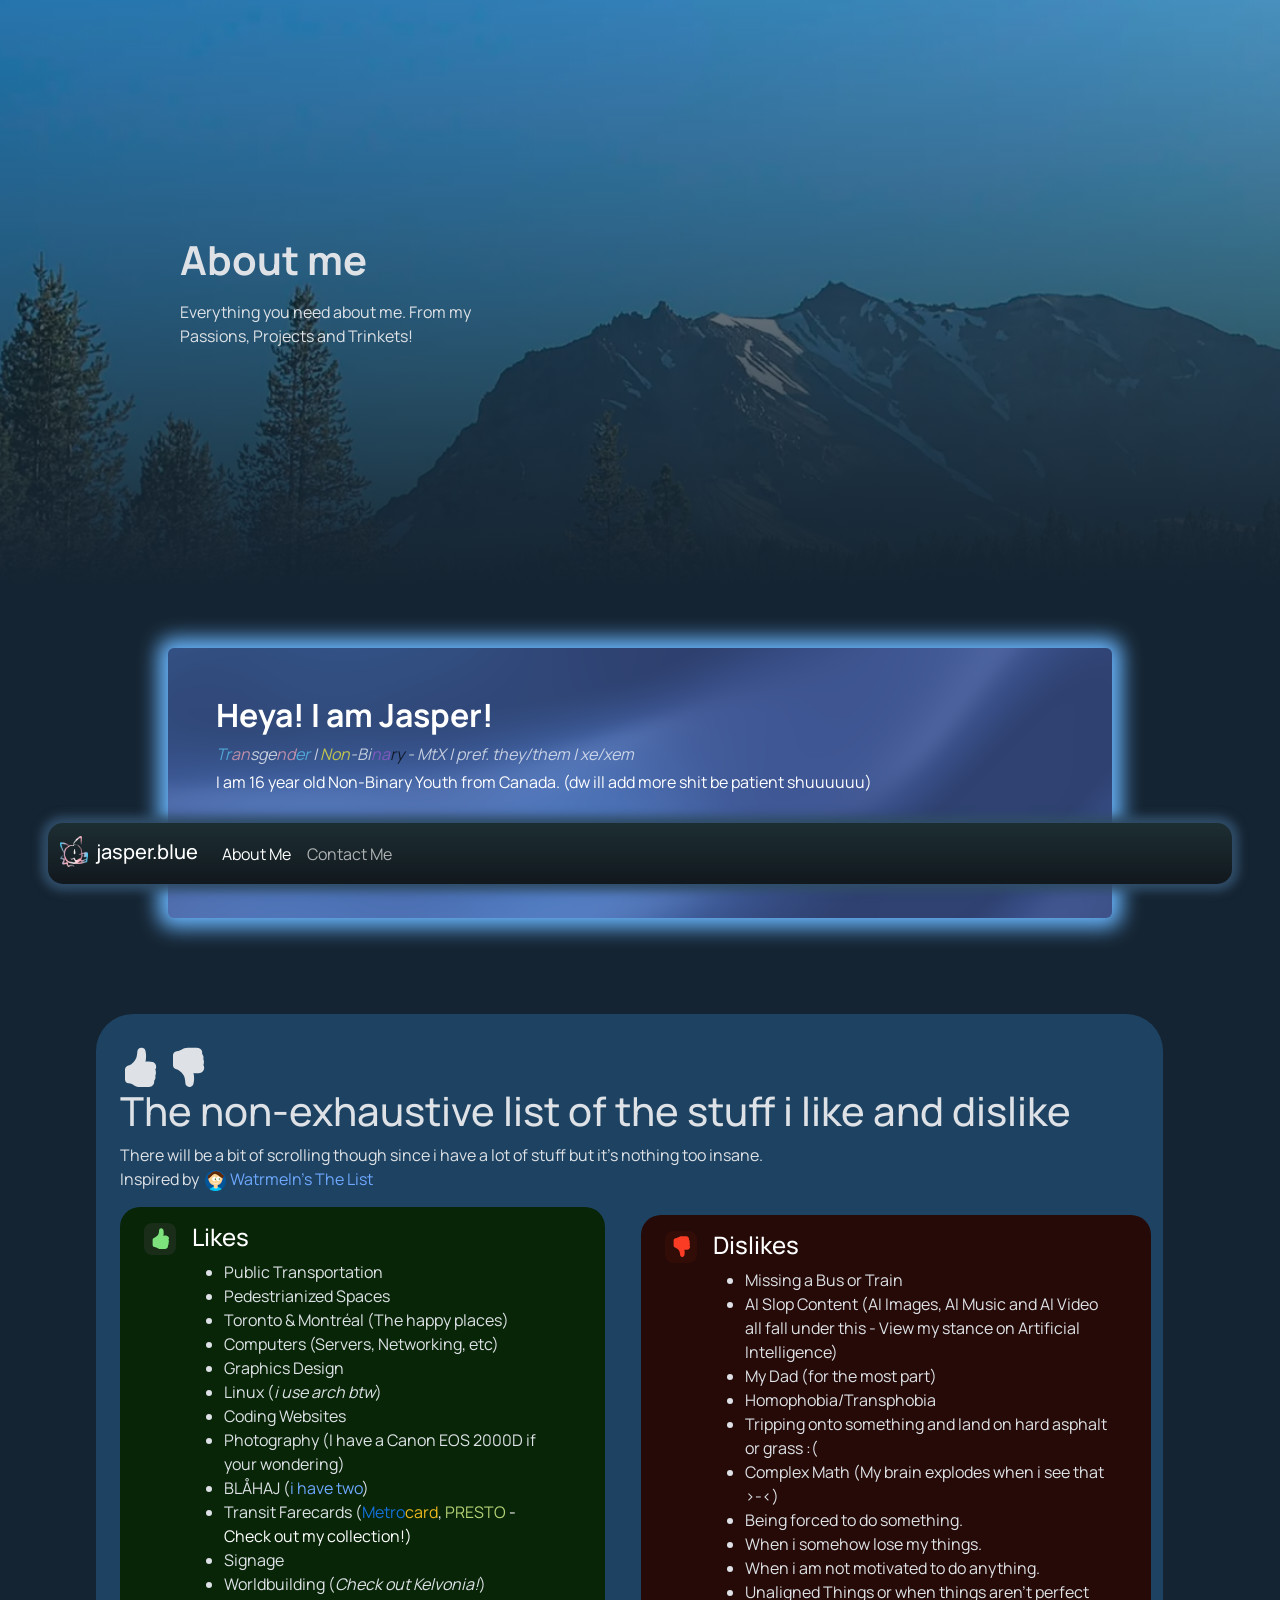
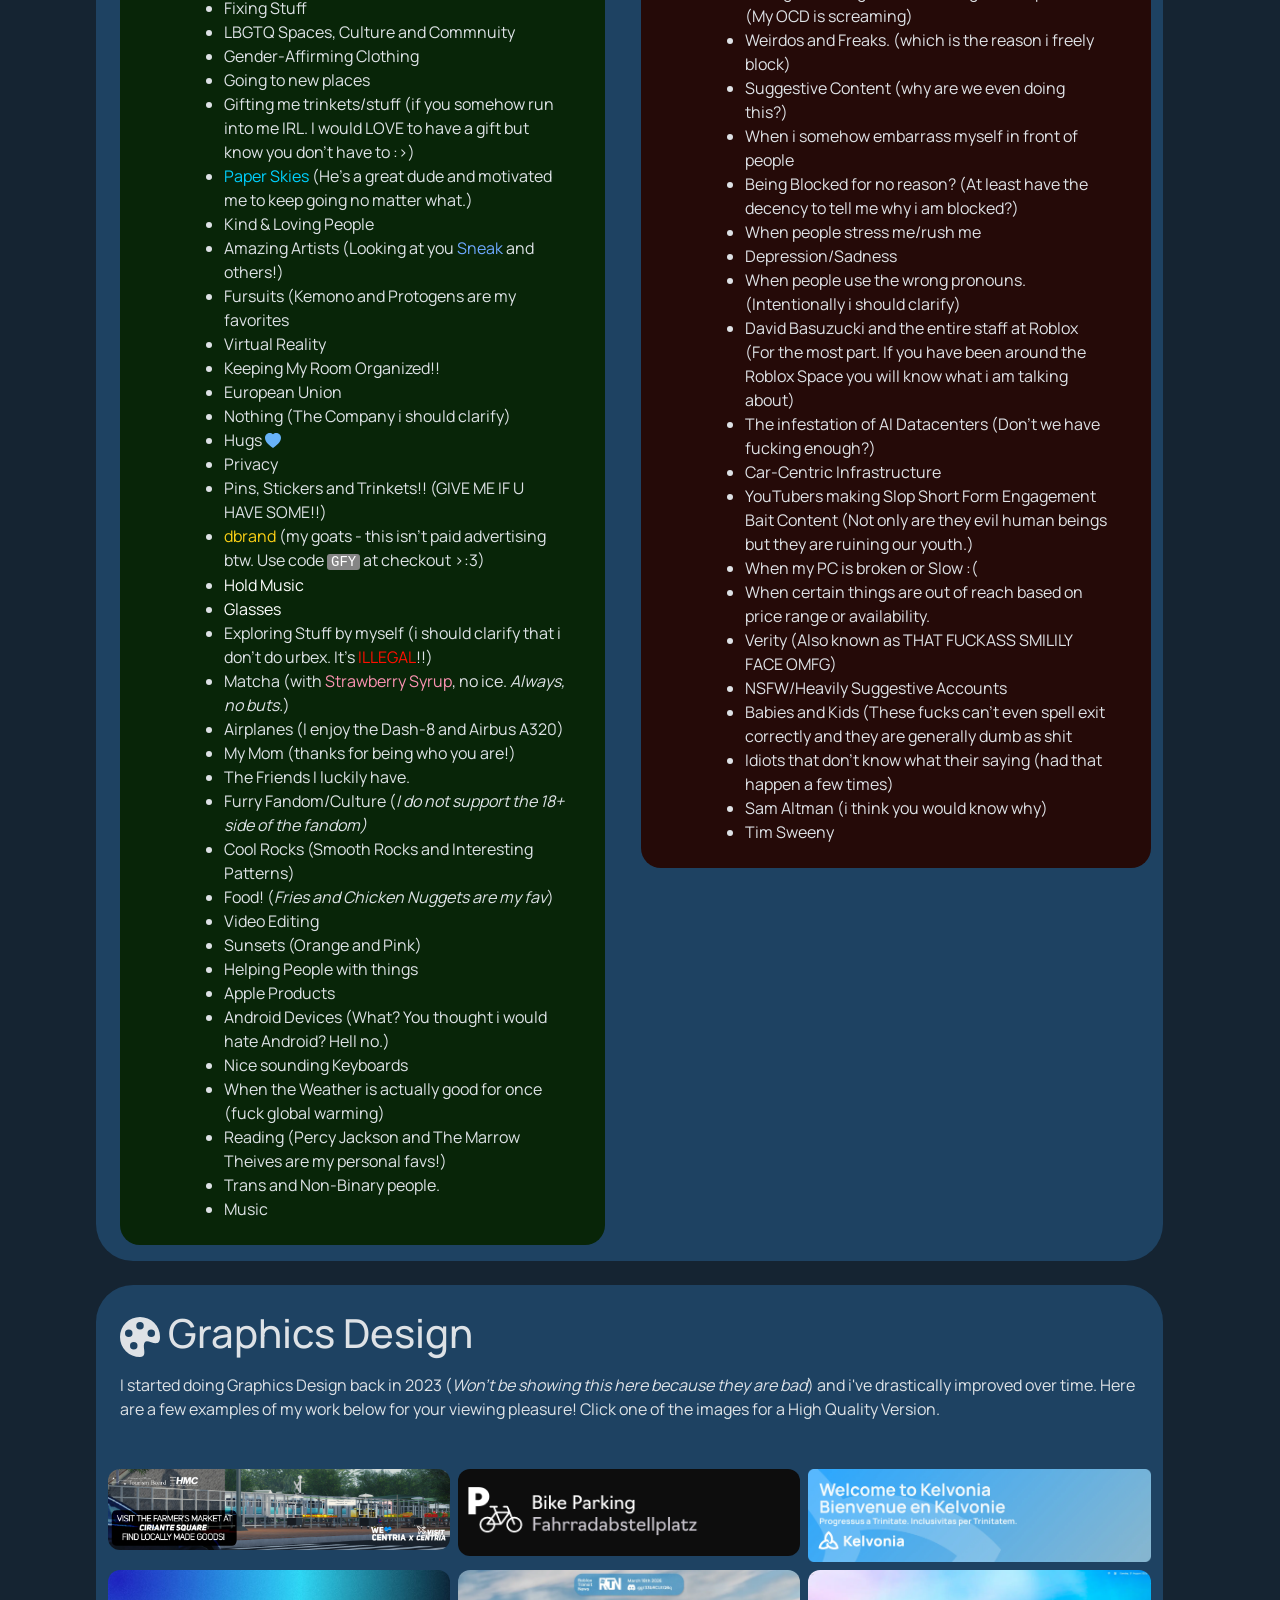
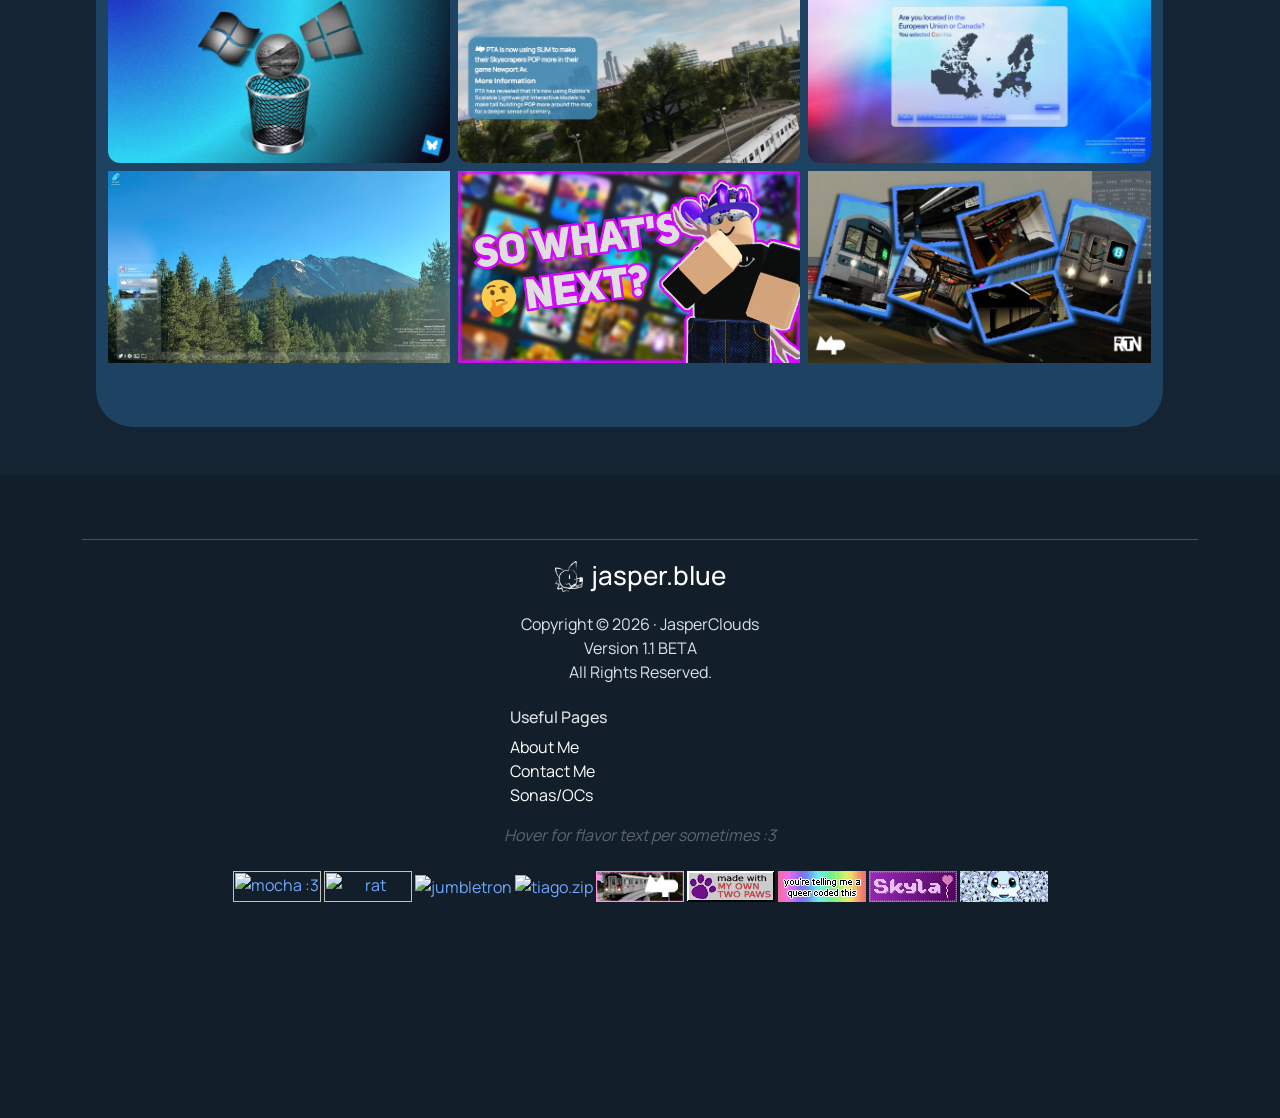
==== commit 78187189: "remove: enby trans button broke :(" ====
--- a/about.html
+++ b/about.html
@@ -19,9 +19,9 @@
     <link rel="icon" type="image/png" sizes="151x160" href="assets/img/UnionGay.png">
     <link rel="icon" type="image/png" sizes="151x160" href="assets/img/UnionGay.png">
     <link rel="icon" type="image/png" sizes="151x160" href="assets/img/UnionGay.png">
-    <link rel="stylesheet" href="https://cdn.jsdelivr.net/npm/bootstrap@5.3.8/dist/css/bootstrap.min.css">
-    <link rel="stylesheet" href="assets/css/Manrope.css">
-    <link rel="stylesheet" href="assets/css/Rubik.css">
+    <link rel="stylesheet" href="assets/bootstrap/css/bootstrap.min.css">
+    <link rel="stylesheet" href="https://fonts.googleapis.com/css?family=Manrope:200,300,400,500,600,700,800&amp;display=swap">
+    <link rel="stylesheet" href="https://fonts.googleapis.com/css?family=Rubik:300,300i,400,400i,500,500i,600,600i,700,700i,800,800i,900,900i&amp;display=swap">
     <link rel="stylesheet" href="assets/css/bss-overrides.css">
     <link rel="stylesheet" href="assets/css/Footer-Dark-Multi-Column-icons.css">
     <link rel="stylesheet" href="assets/css/Lightbox-Gallery-baguetteBox.min.css">
@@ -210,7 +210,6 @@
 <a href="https://potatotransit.xyz"><img src="assets/img/pta.jpg" width="88" height="31" alt="This thing i am a tester in and maintain website services" style="image-rendering: pixelated"></a>
 <img src="assets/img/twopaws.png" width="88px" height="31px" style="image-rendering: pixelated" title="yes i am furry, how could you tell."></a> 
 <img src="assets/img/queer.png" width="88px" height="31px" style="image-rendering: pixelated" title="the gay allegations are NOT TRUE."></a> 
-<a href="https://badge.les.bi"><img title="enby trans" style="image-rendering: pixelated;" src="https://badge.les.bi/88x31/enby/trans/half/outset-double-invert.png"></a>
 <a href="https://skyla.moe"><img title="skyla why are you PURPLE." style="image-rendering: pixelated;" src="assets/img/skyla.png"></a>
 <a href="https://en.pronouns.page/@metapix3l"><img title="codename genesis person" style="image-rendering: pixelated;" src="assets/img/meter8831.png"></a></div>
         </div>
@@ -226,8 +225,8 @@
             </div>
         </div>
     </nav>
-    <script src="https://cdn.jsdelivr.net/npm/jquery@4.0.0/dist/jquery.min.js"></script>
-    <script src="https://cdn.jsdelivr.net/npm/bootstrap@5.3.8/dist/js/bootstrap.bundle.min.js"></script>
+    <script src="assets/js/jquery.min.js"></script>
+    <script src="assets/bootstrap/js/bootstrap.min.js"></script>
     <script src="assets/js/bs-init.js"></script>
     <script src="assets/js/Lightbox-Gallery-baguetteBox.min.js"></script>
     <script src="assets/js/Lightbox-Gallery.js"></script>
--- a/assets/css/bss-overrides.css
+++ b/assets/css/bss-overrides.css
@@ -356,10 +356,6 @@
   padding-top: 3rem!important;
 }
 
-.pt-10 {
-  padding-top: 10.5rem !important;
-}
-
 .pe-0 {
   padding-right: 0!important;
 }
@@ -775,10 +771,6 @@
 @view-transition {
 }
 
-[data-bss-view-transition-name=navbar-trans] {
-  view-transition-name: navbar-trans;
-}
-
 [data-bss-view-transition-name=a] {
   view-transition-name: a;
 }
